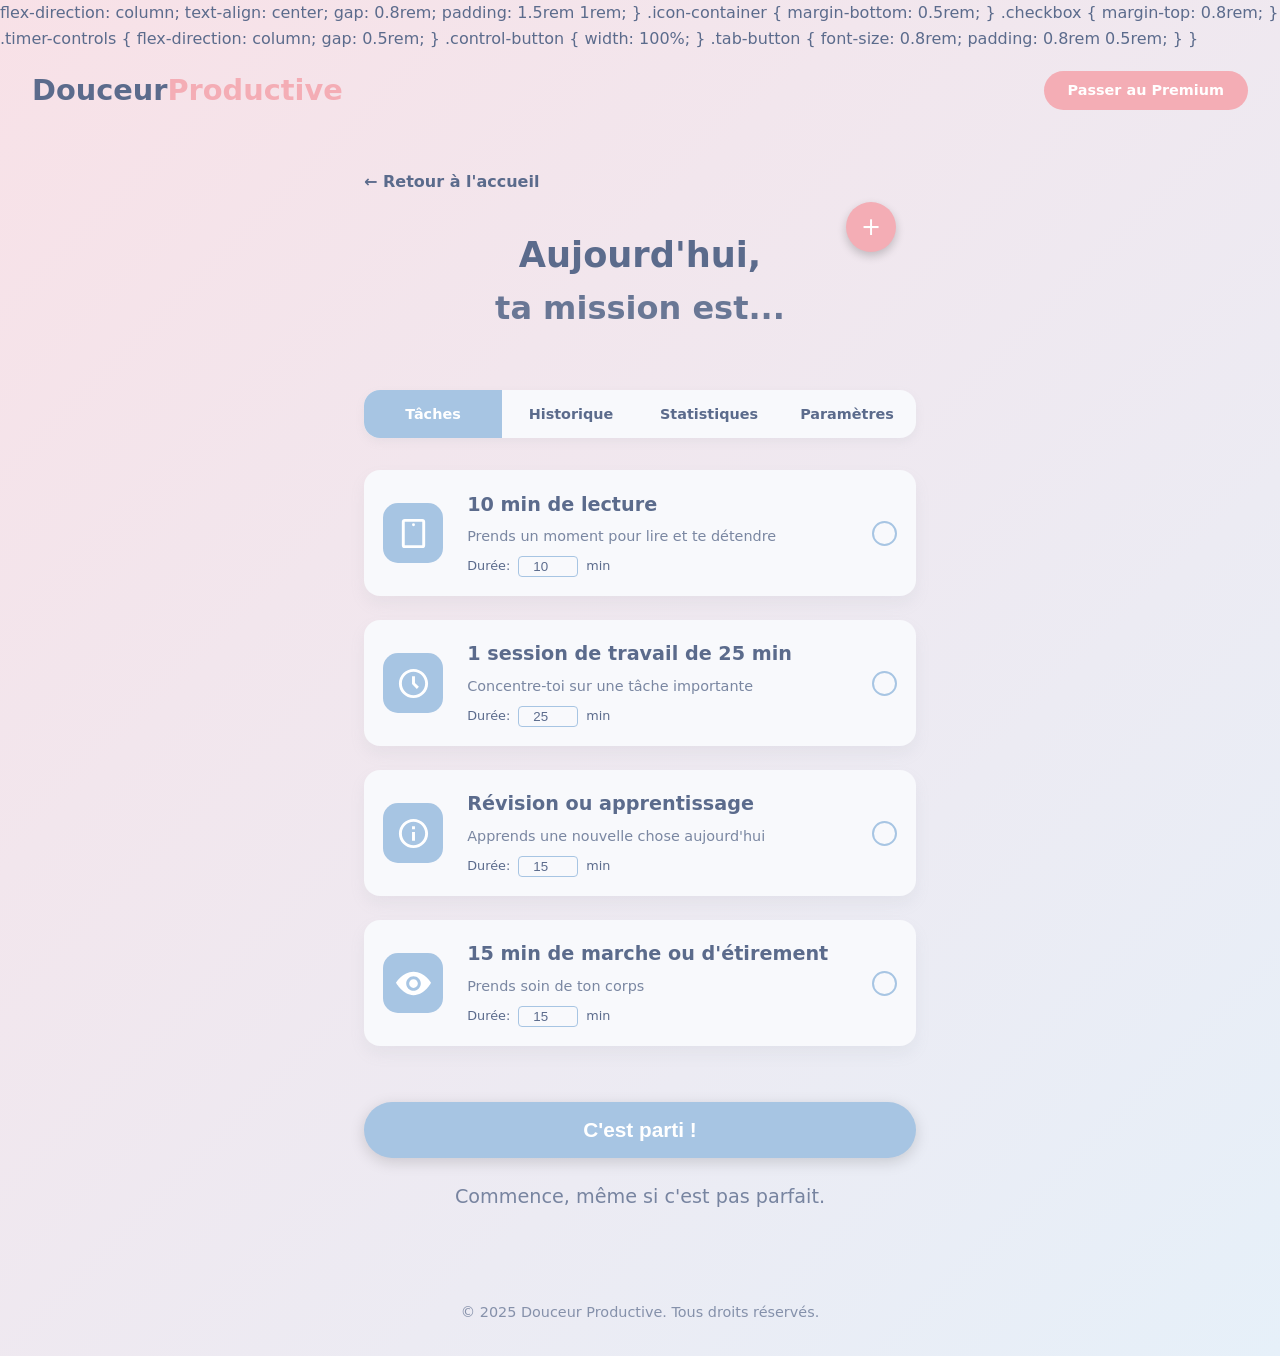
==== app.html @ 77743d82 "Update app.html" ====
flex-direction: column;
                text-align: center;
                gap: 0.8rem;
                padding: 1.5rem 1rem;
            }
            
            .icon-container {
                margin-bottom: 0.5rem;
            }
            
            .checkbox {
                margin-top: 0.8rem;
            }
            
            .timer-controls {
                flex-direction: column;
                gap: 0.5rem;
            }
            
            .control-button {
                width: 100%;
            }
            
            .tab-button {
                font-size: 0.8rem;
                padding: 0.8rem 0.5rem;
            }
        }
    </style>
</head>
<body class="theme-default">
    <header>
        <a href="index.html" class="logo">Douceur<span>Productive</span></a>
        <a href="#" class="upgrade-button" id="show-plans-button">Passer au Premium</a>
    </header>
    
    <div class="container">
        <a href="index.html" class="back-link">← Retour à l'accueil</a>
        
        <div class="app-header">
            <div class="add-task-button premium-feature" id="add-task-button">+</div>
            <h1>Aujourd'hui,</h1>
            <h2>ta mission est...</h2>
        </div>
        
        <div class="tab-navigation">
            <button class="tab-button active" data-tab="tasks">Tâches</button>
            <button class="tab-button" data-tab="history">Historique</button>
            <button class="tab-button" data-tab="stats">Statistiques</button>
            <button class="tab-button" data-tab="settings">Paramètres</button>
        </div>
        
        <div id="tasks" class="tab-content active">
            <div class="task-list" id="task-list">
                <div class="task-card" data-task="reading" data-time="10" data-id="task-1">
                    <div class="icon-container">
                        <svg class="icon" xmlns="http://www.w3.org/2000/svg" viewBox="0 0 24 24">
                            <path d="M6 22h12a2 2 0 0 0 2-2V4a2 2 0 0 0-2-2H6a2 2 0 0 0-2 2v16a2 2 0 0 0 2 2zm0-2V4h12v16H6zm6-13a1 1 0 1 1 0-2 1 1 0 0 1 0 2z"/>
                        </svg>
                    </div>
                    <div class="task-info">
                        <h3 class="task-title">10 min de lecture</h3>
                        <p class="task-desc">Prends un moment pour lire et te détendre</p>
                        <div class="task-duration">
                            Durée: <input type="number" min="1" max="60" value="10"> min
                        </div>
                    </div>
                    <div class="checkbox" onclick="toggleCheckbox(this)"></div>
                </div>
                
                <div class="task-card" data-task="pomodoro" data-time="25" data-id="task-2">
                    <div class="icon-container">
                        <svg class="icon" xmlns="http://www.w3.org/2000/svg" viewBox="0 0 24 24">
                            <path d="M12 2C6.486 2 2 6.486 2 12s4.486 10 10 10 10-4.486 10-10S17.514 2 12 2zm0 18c-4.411 0-8-3.589-8-8s3.589-8 8-8 8 3.589 8 8-3.589 8-8 8z"/>
                            <path d="M13 7h-2v5.414l3.293 3.293 1.414-1.414L13 11.586z"/>
                        </svg>
                    </div>
                    <div class="task-info">
                        <h3 class="task-title">1 session de travail de 25 min</h3>
                        <p class="task-desc">Concentre-toi sur une tâche importante</p>
                        <div class="task-duration">
                            Durée: <input type="number" min="1" max="60" value="25"> min
                        </div>
                    </div>
                    <div class="checkbox" onclick="toggleCheckbox(this)"></div>
                </div>
                
                <div class="task-card" data-task="learning" data-time="15" data-id="task-3">
                    <div class="icon-container">
                        <svg class="icon" xmlns="http://www.w3.org/2000/svg" viewBox="0 0 24 24">
                            <path d="M12 2C6.486 2 2 6.486 2 12s4.486 10 10 10 10-4.486 10-10S17.514 2 12 2zm0 18c-4.411 0-8-3.589-8-8s3.589-8 8-8 8 3.589 8 8-3.589 8-8 8z"/>
                            <path d="M11 11h2v6h-2zm0-4h2v2h-2z"/>
                        </svg>
                    </div>
                    <div class="task-info">
                        <h3 class="task-title">Révision ou apprentissage</h3>
                        <p class="task-desc">Apprends une nouvelle chose aujourd'hui</p>
                        <div class="task-duration">
                            Durée: <input type="number" min="1" max="60" value="15"> min
                        </div>
                    </div>
                    <div class="checkbox" onclick="toggleCheckbox(this)"></div>
                </div>
                
                <div class="task-card" data-task="movement" data-time="15" data-id="task-4">
                    <div class="icon-container">
                        <svg class="icon" xmlns="http://www.w3.org/2000/svg" viewBox="0 0 24 24">
                            <path d="M15 12c0 1.654-1.346 3-3 3s-3-1.346-3-3 1.346-3 3-3 3 1.346 3 3zm9-.449s-4.252 8.449-11.985 8.449c-7.18 0-12.015-8.449-12.015-8.449s4.446-7.551 12.015-7.551c7.694 0 11.985 7.551 11.985 7.551zm-7 .449c0-2.757-2.243-5-5-5s-5 2.243-5 5 2.243 5 5 5 5-2.243 5-5z"/>
                        </svg>
                    </div>
                    <div class="task-info">
                        <h3 class="task-title">15 min de marche ou d'étirement</h3>
                        <p class="task-desc">Prends soin de ton corps</p>
                        <div class="task-duration">
                            Durée: <input type="number" min="1" max="60" value="15"> min
                        </div>
                    </div>
                    <div class="checkbox" onclick="toggleCheckbox(this)"></div>
                </div>
            </div>
            
            <div class="timer-container" id="timer-container">
                <h3 id="timer-activity">Lecture</h3>
                <div class="progress-container">
                    <div class="progress-bar">
                        <div class="progress-fill" id="progress-fill"></div>
                    </div>
                </div>
                <div class="timer" id="timer">10:00</div>
                <div class="timer-controls">
                    <button class="control-button" id="start-timer">Démarrer</button>
                    <button class="control-button" id="pause-timer">Pause</button>
                    <button class="control-button" id="reset-timer">Réinitialiser</button>
                </div>
                <div class="task-complete-message" id="complete-message">
                    Bravo ! Activité terminée ! 👏
                </div>
            </div>
            
            <button class="start-button" id="main-button">C'est parti !</button>
            
            <p class="motivation-text">Commence, même si c'est pas parfait.</p>
        </div>
        
        <div id="history" class="tab-content premium-feature">
            <div class="premium-overlay">
                <p class="premium-text">Cette fonctionnalité est disponible dans la version Premium</p>
                <a href="#" class="upgrade-button" id="upgrade-history">Découvrir Premium</a>
            </div>
            <div class="premium-badge">Premium</div>
            <div class="history-container">
                <div class="history-date">Aujourd'hui</div>
                <div id="history-list">
                    <div class="history-item">
                        <div class="history-icon">
                            <svg xmlns="http://www.w3.org/2000/svg" viewBox="0 0 24 24">
                                <path d="M6 22h12a2 2 0 0 0 2-2V4a2 2 0 0 0-2-2H6a2 2 0 0 0-2 2v16a2 2 0 0 0 2 2zm0-2V4h12v16H6zm6-13a1 1 0 1 1 0-2 1 1 0 0 1 0 2z"/>
                            </svg>
                        </div>
                        <div class="history-info">
                            <div class="history-task">10 min de lecture</div>
                            <div class="history-time">09:15 - 10 min</div>
                        </div>
                    </div>
                    <div class="history-item">
                        <div class="history-icon">
                            <svg xmlns="http://www.w3.org/2000/svg" viewBox="0 0 24 24">
                                <path d="M12 2C6.486 2 2 6.486 2 12s4.486 10 10 10 10-4.486 10-10S17.514 2 12 2zm0 18c-4.411 0-8-3.589-8-8s3.589-8 8-8 8 3.589 8 8-3.589 8-8 8z"/>
                                <path d="M13 7h-2v5.414l3.293 3.293 1.414-1.414L13 11.586z"/>
                            </svg>
                        </div>
                        <div class="history-info">
                            <div class="history-task">1 session de travail de 25 min</div>
                            <div class="history-time">10:30 - 25 min</div>
                        </div>
                    </div>
                </div>
            </div>
        </div>
        
        <div id="stats" class="tab-content premium-feature">
            <div class="premium-overlay">
                <p class="premium-text">Suivez votre progression et atteignez vos objectifs avec la version Premium</p>
                <a href="#" class="upgrade-button" id="upgrade-stats">Accéder aux statistiques</a>
            </div>
            <div class="premium-badge">Premium</div>
            <div class="stats-container">
                <div class="stat-card">
                    <div class="stat-value">12</div>
                    <div class="stat-label">Tâches complétées</div>
                </div>
                <div class="stat-card">
                    <div class="stat-value">215</div>
                    <div class="stat-label">Minutes actives</div>
                </div>
                <div class="stat-card">
                    <div class="stat-value">5</div>
                    <div class="stat-label">Jours consécutifs</div>
                </div>
            </div>
            
            <div class="objectives-container">
                <h3 class="settings-title">Vos objectifs</h3>
                <div class="objective-item">
                    <div class="objective-icon">
                        <svg xmlns="http://www.w3.org/2000/svg" viewBox="0 0 24 24">
                            <path d="M6 22h12a2 2 0 0 0 2-2V4a2 2 0 0 0-2-2H6a2 2 0 0 0-2 2v16a2 2 0 0 0 2 2zm0-2V4h12v16H6zm6-13a1 1 0 1 1 0-2 1 1 0 0 1 0 2z"/>
                        </svg>
                    </div>
                    <div class="objective-info">
                        <div class="objective-title">Lire 30 minutes par jour</div>
                        <div class="objective-progress">
                            <div class="objective-bar" style="width: 33%;"></div>
                        </div>
                    </div>
                </div>
                <div class="objective-item">
                    <div class="objective-icon">
                        <svg xmlns="http://www.w3.org/2000/svg" viewBox="0 0 24 24">
                            <path d="M12 2C6.486 2 2 6.486 2 12s4.486 10 10 10 10-4.486 10-10S17.514 2 12 2zm0 18c-4.411 0-8-3.589-8-8s3.589-8 8-8 8 3.589 8 8-3.589 8-8 8z"/>
                            <path d="M13 7h-2v5.414l3.293 3.293 1.414-1.414L13 11.586z"/>
                        </svg>
                    </div>
                    <div class="objective-info">
                        <div class="objective-title">Maintenir 7 jours consécutifs</div>
                        <div class="objective-progress">
                            <div class="objective-bar" style="width: 70%;"></div>
                        </div>
                    </div>
                </div>
            </div>
            
            <div class="chart-container">
                <div class="chart-title">Activités par semaine</div>
                <div class="chart-placeholder">Graphiques détaillés de votre activité disponibles en Premium</div>
            </div>
        </div>
        
        <div id="settings" class="tab-content">
            <div class="settings-section">
                <div class="settings-title">Thème visuel</div>
                <div class="theme-selector">
                    <div class="theme-option active" data-theme="default">
                        <div class="theme-default-preview"></div>
                    </div>
                    <div class="theme-option premium-feature" data-theme="night">
                        <div class="theme-night-preview"></div>
                    </div>
                    <div class="theme-option premium-feature" data-theme="forest">
                        <div class="theme-forest-preview"></div>
                    </div>
                    <div class="theme-option premium-feature" data-theme="ocean">
                        <div class="theme-ocean-preview"></div>
                    </div>
                </div>
                <p class="settings-hint">Les thèmes supplémentaires sont disponibles avec Premium</p>
            </div>
            
            <div class="settings-section premium-feature">
                <div class="premium-overlay">
                    <p class="premium-text">Recevez des rappels et notifications en version Premium</p>
                    <a href="#" class="upgrade-button">Activer</a>
                </div>
                <div class="premium-badge">Premium</div>
                <div class="settings-title">Notifications</div>
                <div class="notification-setting">
                    <div>Activer les notifications</div>
                    <label class="toggle-switch">
                        <input type="checkbox" id="notifications-toggle">
                        <span class="toggle-slider"></span>
                    </label>
                </div>
                <div class="notification-setting">
                    <div>Rappel en fin d'activité</div>
                    <label class="toggle-switch">
                        <input type="checkbox" id="reminder-toggle">
                        <span class="toggle-slider"></span>
                    </label>
                </div>
            </div>
            
            <div class="settings-section premium-feature">
                <div class="premium-overlay">
                    <p class="premium-text">Créez vos propres routines personnalisées</p>
                    <a href="#" class="upgrade-button">Débloquer</a>
                </div>
                <div class="premium-badge">Premium</div>
                <div class="settings-title">Routines personnalisées</div>
                <div class="routines-grid">
                    <div class="routine-card">
                        <div class="routine-title">Matinée productive</div>
                        <div class="routine-description">Démarrez la journée du bon pied</div>
                        <div class="routine-tasks">4 tâches • 60 min</div>
                    </div>
                    <div class="routine-card">
                        <div class="routine-title">Pause bien-être</div>
                        <div class="routine-description">Recharger vos batteries</div>
                        <div class="routine-tasks">3 tâches • 45 min</div>
                    </div>
                </div>
            </div>
            
            <div class="settings-section premium-feature">
                <div class="premium-overlay">
                    <p class="premium-text">Fonctionnalité d'équipe disponible en version Teams</p>
                    <a href="#" class="upgrade-button">Passer à Teams</a>
                </div>
                <div class="premium-badge teams-badge">Teams</div>
                <div class="settings-title">Gestion d'équipe</div>
                <div class="team-grid">
                    <div class="member-card">
                        <div class="member-name">Marie Dubois</div>
                        <div class="member-role">Chef de projet</div>
                        <div class="member-progress">12 tâches aujourd'hui • 85% complété</div>
                    </div>
                    <div class="member-card">
                        <div class="member-name">Thomas Martin</div>
                        <div class="member-role">Développeur</div>
                        <div class="member-progress">8 tâches aujourd'hui • 50% complété</div>
                    </div>
                </div>
            </div>
        </div>
    </div>
    
    <!-- Modal d'ajout de tâche personnalisée -->
    <div class="modal" id="add-task-modal">
        <div class="modal-content">
            <button class="close-modal" id="close-modal">&times;</button>
            <h3 class="modal-title">Fonctionnalité Premium</h3>
            <div class="upgrade-info">
                <div class="upgrade-info-title">Personnalisez vos tâches</div>
                <p class="upgrade-info-text">Créez des tâches adaptées à vos besoins, définissez vos propres activités et construisez votre routine idéale.</p>
                <a href="#" class="upgrade-button" id="upgrade-from-modal">Passer au Premium</a>
            </div>
        </div>
    </div>
    
    <!-- Modal des plans d'abonnement -->
    <div class="modal" id="plans-modal">
        <div class="modal-content" style="max-width: 800px;">
            <button class="close-modal" id="close-plans-modal">&times;</button>
            <h3 class="modal-title">Choisissez votre plan</h3>
            
            <div class="plans-section">
                <div class="plan-card">
                    <div class="plan-header">
                        <h3 class="plan-name">Gratuit</h3>
                        <div class="plan-price">0€</div>
                        <div class="plan-billing">pour toujours</div>
                        <div class="current-plan">Plan actuel</div>
                    </div>
                    <div class="plan-features">
                        <ul class="plan-feature-list">
                            <li><span class="feature-check">✓</span> 4 tâches quotidiennes de base</li>
                            <li><span class="feature-check">✓</span> Minuteur intégré</li>
                            <li><span class="feature-check">✓</span> Modification des durées</li>
                            <li><span class="feature-check">✓</span> Thème par défaut</li>
                        </ul>
                    </div>
                </div>
                
                <div class="plan-card">
                    <div class="plan-header">
                        <h3 class="plan-name">Premium</h3>
                        <div class="plan-price">4.99€</div>
                        <div class="plan-billing">par mois</div>
                    </div>
                    <div class="plan-features">
                        <ul class="plan-feature-list">
                            <li><span class="feature-check">✓</span> Tout ce qui est inclus en gratuit</li>
                            <li><span class="feature-check">✓</span> Tâches personnalisées illimitées</li>
                            <li><span class="feature-check">✓</span> Historique détaillé</li>
                            <li><span class="feature-check">✓</span> Statistiques et objectifs</li>
                            <li><span class="feature-check">✓</span> Routines prédéfinies</li>
                            <li><span class="feature-check">✓</span> 3 thèmes supplémentaires</li>
                            <li><span class="feature-check">✓</span> Notifications et rappels</li>
                        </ul>
                    </div>
                    <div class="plan-cta">
                        <a href="#" class="upgrade-button">S'abonner</a>
                    </div>
                </div>
                
                <div class="plan-card">
                    <div class="plan-header">
                        <h3 class="plan-name">Teams</h3>
                        <div class="plan-price">12.99€</div>
                        <div class="plan-billing">par utilisateur/mois</div>
                    </div>
                    <div class="plan-features">
                        <ul class="plan-feature-list">
                            <li><span class="feature-check">✓</span> Tout ce qui est inclus en Premium</li>
                            <li><span class="feature-check">✓</span> Gestion d'équipe</li>
                            <li><span class="feature-check">✓</span> Tableau de bord collaboratif</li>
                            <li><span class="feature-check">✓</span> Objectifs partagés</li>
                            <li><span class="feature-check">✓</span> Routines d'équipe</li>
                            <li><span class="feature-check">✓</span> Statistiques d'équipe</li>
                            <li><span class="feature-check">✓</span> Support prioritaire</li>
                        </ul>
                    </div>
                    <div class="plan-cta">
                        <a href="#" class="upgrade-button">Contacter</a>
                    </div>
                </div>
            </div>
        </div>
    </div>
    
    <footer>
        &copy; 2025 Douceur Productive. Tous droits réservés.
    </footer>
    
    <script>
        // Variables
        let currentActivity = null;
        let timer = null;
        let timerRunning = false;
        let timeLeft = 0;
        let totalTime = 0;
        let tasks = [
            {
                id: 'task-1',
                name: '10 min de lecture',
                description: 'Prends un moment pour lire et te détendre',
                duration: 10,
                icon: 'book',
                type: 'reading'
            },
            {
                id: 'task-2',
                name: '1 session de travail de 25 min',
                description: 'Concentre-toi sur une tâche importante',
                duration: 25,
                icon: 'clock',
                type: 'pomodoro'
            },
            {
                id: 'task-3',
                name: 'Révision ou apprentissage',
                description: 'Apprends une nouvelle chose aujourd\'hui',
                duration: 15,
                icon: 'info',
                type: 'learning'
            },
            {
                id: 'task-4',
                name: '15 min de marche ou d\'étirement',
                description: 'Prends soin de ton corps',
                duration: 15,
                icon: 'eye',
                type: 'movement'
            }
        ];
        
        // DOM Elements
        const mainButton = document.getElementById('main-button');
        const timerContainer = document.getElementById('timer-container');
        const timerDisplay = document.getElementById('timer');
        const timerActivityName = document.getElementById('timer-activity');
        const startTimerBtn = document.getElementById('start-timer');
        const pauseTimerBtn = document.getElementById('pause-timer');
        const resetTimerBtn = document.getElementById('reset-timer');
        const completeMessage = document.getElementById('complete-message');
        const progressFill = document.getElementById('progress-fill');
        const taskCards = document.querySelectorAll('.task-card');
        const tabButtons = document.querySelectorAll('.tab-button');
        const tabContents = document.querySelectorAll('.tab-content');
        const themeOptions = document.querySelectorAll('.theme-option');
        const addTaskButton = document.getElementById('add-task-button');
        const addTaskModal = document.getElementById('add-task-modal');
        const closeModalButton = document.getElementById('close-modal');
        const showPlansButton = document.getElementById('show-plans-button');
        const plansModal = document.getElementById('plans-modal');
        const closePlansModalButton = document.getElementById('close-plans-modal');
        const upgradePremiumButtons = document.querySelectorAll('.upgrade-button');
        const taskDurationInputs = document.querySelectorAll('.task-duration input');
        
        // Toggle checkbox
        function toggleCheckbox(element) {
            element.classList.toggle('checked');
            
            // Check if parent task card has data-time attribute
            const taskCard = element.closest('.task-card');
            if (taskCard && !element.classList.contains('checked')) {
                const taskId = taskCard.dataset.id;
                const task = tasks.find(t => t.id === taskId);
                if (task) {
                    startActivity(task);
                }
            }
        }
        
        // Format time (minutes:seconds)
        function formatTime(seconds) {
            const mins = Math.floor(seconds / 60);
            const secs = seconds % 60;
            return `${mins}:${secs.toString().padStart(2, '0')}`;
        }
        
        // Start activity timer
        function startActivity(task) {
            // Reset any existing timer
            if (timer) {
                clearInterval(timer);
            }
            
            // Set current activity
            currentActivity = task;
            totalTime = task.duration * 60;
            timeLeft = totalTime;
            
            // Update UI
            timerContainer.style.display = 'block';
            completeMessage.style.display = 'none';
            progressFill.style.width = '0%';
            
            // Set activity name
            timerActivityName.textContent = task.name;
            
            // Update timer display
            timerDisplay.textContent = formatTime(timeLeft);
            
            // Show timer container and scroll to it
            timerContainer.scrollIntoView({ behavior: 'smooth' });
        }
        
        // Start timer
        function startTimer() {
            if (!timerRunning && timeLeft > 0) {
                timerRunning = true;
                timer = setInterval(() => {
                    timeLeft--;
                    timerDisplay.textContent = formatTime(timeLeft);
                    
                    // Update progress bar
                    const progress = ((totalTime - timeLeft) / totalTime) * 100;
                    progressFill.style.width = `${progress}%`;
                    
                    if (timeLeft <= 0) {
                        clearInterval(timer);
                        timerRunning = false;
                        completeMessage.style.display = 'block';
                        
                        // Check the corresponding checkbox
                        document.querySelectorAll('.task-card').forEach(card => {
                            if (card.dataset.id === currentActivity.id) {
                                const checkbox = card.querySelector('.checkbox');
                                checkbox.classList.add('checked');
                            }
                        });
                    }
                }, 1000);
            }
        }
        
        // Pause timer
        function pauseTimer() {
            if (timerRunning) {
                clearInterval(timer);
                timerRunning = false;
            }
        }
        
        // Reset timer
        function resetTimer() {
            clearInterval(timer);
            timerRunning = false;
            timeLeft = totalTime;
            timerDisplay.textContent = formatTime(timeLeft);
            progressFill.style.width = '0%';
            completeMessage.style.display = 'none';
        }
        
        // Gérer les tabs
        function switchTab(tabId) {
            tabContents.forEach(content => {
                content.classList.remove('active');
            });
            
            tabButtons.forEach(button => {
                button.classList.remove('active');
            });
            
            document.getElementById(tabId).classList.add('active');
            document.querySelector(`.tab-button[data-tab="${tabId}"]`).classList.add('active');
        }
        
        // Event listeners
        document.addEventListener('DOMContentLoaded', function() {
            // Event listeners pour les onglets
            tabButtons.forEach(button => {
                button.addEventListener('click', function() {
                    switchTab(this.dataset.tab);
                });
            });
            
            // Event listeners pour les durées des tâches
            taskDurationInputs.forEach(input => {
                input.addEventListener('change', function() {
                    const taskCard = this.closest('.task-card');
                    const taskId = taskCard.dataset.id;
                    const taskIndex = tasks.findIndex(t => t.id === taskId);
                    if (taskIndex !== -1) {
                        tasks[taskIndex].duration = parseInt(this.value);
                        taskCard.dataset.time = this.value;
                    }
                });
            });
            
            // Event listener pour le bouton principal
            mainButton.addEventListener('click', () => {
                // Trouver la première tâche non cochée
                const firstUnchecked = document.querySelector('.task-card:not(.checked)');
                if (firstUnchecked) {
                    const taskId = firstUnchecked.dataset.id;
                    const task = tasks.find(t => t.id === taskId);
                    if (task) {
                        startActivity(task);
                    }
                }
            });
            
            // Event listeners pour le minuteur
            startTimerBtn.addEventListener('click', startTimer);
            pauseTimerBtn.addEventListener('click', pauseTimer);
            resetTimerBtn.addEventListener('click', resetTimer);
            
            // Event listeners pour le modal d'ajout de tâche (premium)
            addTaskButton.addEventListener('click', function() {
                addTaskModal.style.display = 'flex';
            });
            
            closeModalButton.addEventListener('click', function() {
                addTaskModal.style.display = 'none';
            });
            
            // Event listeners pour le modal des plans
            showPlansButton.addEventListener('click', function(e) {
                e.preventDefault();
                plansModal.style.display = 'flex';
            });
            
            closePlansModalButton.addEventListener('click', function() {
                plansModal.style.display = 'none';
            });
            
            // Event listeners pour les boutons d'upgrade
            upgradePremiumButtons.forEach(button => {
                button.addEventListener('click', function(e) {
                    e.preventDefault();
                    plansModal.style.display = 'flex';
                });
            });
            
            // Fermer les modals en cliquant à l'extérieur
            window.addEventListener('click', function(e) {
                if (e.target === addTaskModal) {
                    addTaskModal.style.display = 'none';
                }
                if (e.target === plansModal) {
                    plansModal.style.display = 'none';
                }
            });
            
            // Empêcher l'utilisation des fonctionnalités premium
            themeOptions.forEach(option => {
                if (option.classList.contains('premium-feature')) {
                    option.addEventListener('click', function(e) {
                        e.preventDefault();
                        plansModal.style.display = 'flex';
                    });
                } else {
                    option.addEventListener('click', function() {
                        document.body.className = '';
                        document.body.classList.add(`theme-${this.dataset.theme}`);
                        
                        themeOptions.forEach(opt => {
                            opt.classList.remove('active');
                        });
                        this.classList.add('active');
                    });
                }
            });
        });
    </script>
</body>
</html><!DOCTYPE html>
<html lang="fr">
<head>
    <meta charset="UTF-8">
    <meta name="viewport" content="width=device-width, initial-scale=1.0">
    <title>Douceur Productive | Votre programme quotidien</title>
    <style>
        /* Thèmes visuels */
        .theme-default {
            --primary-bg: linear-gradient(135deg, #f8e1e7 0%, #e6f0f9 100%);
            --accent-color: #a7c5e3;
            --text-color: #5b6b8c;
            --button-color: #a7c5e3;
            --highlight: #f4adb5;
            --card-bg: #f8f9fc;
            --shadow: rgba(149, 157, 165, 0.1);
        }
        
        .theme-night {
            --primary-bg: linear-gradient(135deg, #2a2a3a 0%, #1f2933 100%);
            --accent-color: #6366f1;
            --text-color: #e2e8f0;
            --button-color: #6366f1;
            --highlight: #e879f9;
            --card-bg: #2d3748;
            --shadow: rgba(0, 0, 0, 0.3);
        }
        
        .theme-forest {
            --primary-bg: linear-gradient(135deg, #1e3a25 0%, #294838 100%);
            --accent-color: #52b788;
            --text-color: #ecf8ee;
            --button-color: #52b788;
            --highlight: #ffd166;
            --card-bg: #2d4a36;
            --shadow: rgba(0, 0, 0, 0.2);
        }
        
        .theme-ocean {
            --primary-bg: linear-gradient(135deg, #0e3d5a 0%, #143a6a 100%);
            --accent-color: #48cae4;
            --text-color: #e0f7fa;
            --button-color: #48cae4;
            --highlight: #ffc857;
            --card-bg: #194c6e;
            --shadow: rgba(0, 0, 0, 0.25);
        }
        
        /* Base styles */
        :root {
            --font-main: 'Nunito', 'Segoe UI', system-ui, sans-serif;
        }
        
        * {
            box-sizing: border-box;
            margin: 0;
            padding: 0;
        }
        
        body {
            font-family: var(--font-main);
            background: var(--primary-bg);
            color: var(--text-color);
            margin: 0;
            padding: 0;
            display: flex;
            flex-direction: column;
            min-height: 100vh;
            line-height: 1.6;
            transition: background 0.5s, color 0.5s;
        }
        
        header {
            padding: 1rem 0;
            text-align: center;
            position: relative;
            display: flex;
            justify-content: space-between;
            align-items: center;
            padding: 1rem 2rem;
        }
        
        .logo {
            font-size: 1.8rem;
            font-weight: 700;
            color: var(--text-color);
            text-decoration: none;
            display: inline-block;
        }
        
        .logo span {
            color: var(--highlight);
        }
        
        .upgrade-button {
            background: var(--highlight);
            color: white;
            border: none;
            border-radius: 2rem;
            padding: 0.5rem 1.5rem;
            font-size: 0.9rem;
            font-weight: 600;
            cursor: pointer;
            transition: transform 0.2s;
            text-decoration: none;
            display: inline-block;
        }
        
        .upgrade-button:hover {
            transform: scale(1.05);
        }
        
        .container {
            max-width: 600px;
            width: 90%;
            margin: 0 auto;
            padding: 1.5rem;
            box-sizing: border-box;
        }
        
        .app-header {
            text-align: center;
            margin-bottom: 2rem;
            display: flex;
            flex-direction: column;
            align-items: center;
            position: relative;
        }
        
        h1 {
            font-size: 2.2rem;
            margin-bottom: 0;
        }
        
        h2 {
            font-size: 2rem;
            margin-top: 0;
            margin-bottom: 1.5rem;
            opacity: 0.9;
        }
        
        .task-list {
            display: flex;
            flex-direction: column;
            gap: 1.5rem;
            margin-bottom: 2rem;
        }
        
        .task-card {
            background: var(--card-bg);
            border-radius: 1rem;
            padding: 1.2rem;
            display: flex;
            align-items: center;
            gap: 1.5rem;
            box-shadow: 0 8px 15px var(--shadow);
            transition: transform 0.2s, box-shadow 0.2s, background 0.5s;
            cursor: pointer;
        }
        
        .task-card:hover {
            transform: translateY(-5px);
            box-shadow: 0 12px 20px var(--shadow);
        }
        
        .icon-container {
            background: var(--accent-color);
            width: 60px;
            height: 60px;
            border-radius: 15px;
            display: flex;
            align-items: center;
            justify-content: center;
            flex-shrink: 0;
            transition: background 0.5s;
        }
        
        .icon {
            width: 35px;
            height: 35px;
            fill: white;
            transition: fill 0.5s;
        }
        
        .task-info {
            flex: 1;
        }
        
        .task-title {
            font-size: 1.2rem;
            font-weight: 600;
            margin: 0 0 0.3rem 0;
        }
        
        .task-desc {
            margin: 0;
            opacity: 0.8;
            font-size: 0.9rem;
        }
        
        .task-duration {
            font-size: 0.8rem;
            margin-top: 0.5rem;
            display: flex;
            align-items: center;
            gap: 0.5rem;
        }
        
        .task-duration input {
            width: 60px;
            border: 1px solid var(--accent-color);
            border-radius: 4px;
            padding: 2px 5px;
            background: transparent;
            color: var(--text-color);
            text-align: center;
        }
        
        .checkbox {
            width: 25px;
            height: 25px;
            border-radius: 50%;
            border: 2px solid var(--accent-color);
            display: inline-block;
            cursor: pointer;
            transition: background-color 0.2s, border 0.5s;
            flex-shrink: 0;
        }
        
        .checkbox.checked {
            background-color: var(--accent-color);
            position: relative;
        }
        
        .checkbox.checked::after {
            content: '';
            position: absolute;
            width: 6px;
            height: 12px;
            border: solid white;
            border-width: 0 2px 2px 0;
            transform: rotate(45deg);
            top: 4px;
            left: 9px;
        }
        
        .start-button {
            background: var(--button-color);
            color: white;
            border: none;
            border-radius: 2rem;
            padding: 1rem 2.5rem;
            font-size: 1.3rem;
            font-weight: 600;
            margin: 1.5rem 0;
            cursor: pointer;
            transition: transform 0.2s, background 0.5s;
            width: 100%;
            box-shadow: 0 4px 15px rgba(0, 0, 0, 0.15);
        }
        
        .start-button:hover {
            transform: scale(1.05);
        }
        
        .motivation-text {
            text-align: center;
            font-size: 1.2rem;
            margin-bottom: 2rem;
            opacity: 0.8;
        }
        
        .timer-container {
            background: var(--card-bg);
            border-radius: 1rem;
            padding: 1.5rem;
            margin: 1.5rem 0;
            text-align: center;
            box-shadow: 0 8px 15px var(--shadow);
            display: none;
            transition: background 0.5s;
        }
        
        .timer {
            font-size: 2.5rem;
            margin: 1rem 0;
        }
        
        .timer-controls {
            display: flex;
            justify-content: center;
            gap: 1rem;
            flex-wrap: wrap;
        }
        
        .control-button {
            background: var(--button-color);
            color: white;
            border: none;
            border-radius: 1rem;
            padding: 0.7rem 1.5rem;
            font-size: 1rem;
            font-weight: 600;
            cursor: pointer;
            transition: transform 0.2s, background 0.5s;
        }
        
        .control-button:hover {
            transform: scale(1.05);
        }
        
        .progress-container {
            width: 100%;
            max-width: 400px;
            margin: 0 auto;
        }
        
        .progress-bar {
            height: 10px;
            background: rgba(255, 255, 255, 0.2);
            border-radius: 5px;
            overflow: hidden;
            margin-bottom: 1rem;
        }
        
        .progress-fill {
            height: 100%;
            background: var(--accent-color);
            width: 0%;
            transition: width 1s, background 0.5s;
        }
        
        .task-complete-message {
            background: var(--highlight);
            color: white;
            padding: 1rem;
            border-radius: 1rem;
            text-align: center;
            margin-top: 1rem;
            display: none;
            transition: background 0.5s;
        }
        
        .back-link {
            display: inline-block;
            color: var(--text-color);
            text-decoration: none;
            font-weight: 600;
            margin-top: 1rem;
            margin-bottom: 2rem;
            transition: color 0.5s;
        }
        
        .back-link:hover {
            color: var(--highlight);
        }
        
        footer {
            text-align: center;
            margin-top: auto;
            padding: 2rem 0;
            opacity: 0.7;
            font-size: 0.9rem;
        }
        
        /* Tab navigation for additional features */
        .tab-navigation {
            display: flex;
            justify-content: space-between;
            background: var(--card-bg);
            border-radius: 1rem;
            overflow: hidden;
            margin-bottom: 2rem;
            box-shadow: 0 4px 10px var(--shadow);
            transition: background 0.5s;
        }
        
        .tab-button {
            flex: 1;
            background: transparent;
            border: none;
            padding: 1rem;
            color: var(--text-color);
            font-weight: 600;
            cursor: pointer;
            transition: background 0.3s, color 0.3s;
            font-family: var(--font-main);
            font-size: 0.9rem;
        }
        
        .tab-button.active {
            background: var(--accent-color);
            color: white;
        }
        
        .tab-content {
            display: none;
            margin-bottom: 2rem;
        }
        
        .tab-content.active {
            display: block;
        }
        
        /* Premium Features */
        .premium-feature {
            position: relative;
            overflow: hidden;
        }
        
        .premium-overlay {
            position: absolute;
            top: 0;
            left: 0;
            width: 100%;
            height: 100%;
            background: rgba(0, 0, 0, 0.5);
            display: flex;
            flex-direction: column;
            align-items: center;
            justify-content: center;
            z-index: 5;
            border-radius: 1rem;
        }
        
        .premium-text {
            color: white;
            font-weight: 600;
            margin-bottom: 1rem;
            text-align: center;
            padding: 0 2rem;
        }
        
        .premium-badge {
            position: absolute;
            top: 10px;
            right: 10px;
            background: var(--highlight);
            color: white;
            font-size: 0.8rem;
            font-weight: 600;
            padding: 0.3rem 0.8rem;
            border-radius: 2rem;
            z-index: 4;
        }
        
        .teams-badge {
            background: #6366f1;
        }
        
        /* History tab */
        .history-container {
            background: var(--card-bg);
            border-radius: 1rem;
            padding: 1.5rem;
            box-shadow: 0 8px 15px var(--shadow);
            margin-bottom: 2rem;
            transition: background 0.5s;
        }
        
        .history-date {
            font-weight: 600;
            margin-bottom: 1rem;
            text-align: center;
        }
        
        .history-item {
            display: flex;
            align-items: center;
            gap: 1rem;
            margin-bottom: 0.8rem;
            padding-bottom: 0.8rem;
            border-bottom: 1px solid rgba(255, 255, 255, 0.1);
        }
        
        .history-icon {
            width: 40px;
            height: 40px;
            border-radius: 50%;
            background: var(--accent-color);
            display: flex;
            align-items: center;
            justify-content: center;
            flex-shrink: 0;
        }
        
        .history-icon svg {
            width: 24px;
            height: 24px;
            fill: white;
        }
        
        .history-info {
            flex: 1;
        }
        
        .history-task {
            font-weight: 600;
        }
        
        .history-time {
            font-size: 0.8rem;
            opacity: 0.7;
        }
        
        .history-empty {
            text-align: center;
            padding: 2rem;
            opacity: 0.7;
        }
        
        /* Settings tab */
        .settings-section {
            background: var(--card-bg);
            border-radius: 1rem;
            padding: 1.5rem;
            box-shadow: 0 8px 15px var(--shadow);
            margin-bottom: 1.5rem;
            transition: background 0.5s;
        }
        
        .settings-title {
            font-weight: 600;
            margin-bottom: 1rem;
        }
        
        .theme-selector {
            display: flex;
            gap: 1rem;
            flex-wrap: wrap;
            margin-bottom: 1.5rem;
        }
        
        .theme-option {
            width: 40px;
            height: 40px;
            border-radius: 50%;
            cursor: pointer;
            transition: transform 0.2s;
            border: 2px solid transparent;
            overflow: hidden;
        }
        
        .theme-option:hover {
            transform: scale(1.1);
        }
        
        .theme-option.active {
            border-color: var(--highlight);
        }
        
        .theme-default-preview {
            background: linear-gradient(135deg, #f8e1e7 0%, #e6f0f9 100%);
            width: 100%;
            height: 100%;
        }
        
        .theme-night-preview {
            background: linear-gradient(135deg, #2a2a3a 0%, #1f2933 100%);
            width: 100%;
            height: 100%;
        }
        
        .theme-forest-preview {
            background: linear-gradient(135deg, #1e3a25 0%, #294838 100%);
            width: 100%;
            height: 100%;
        }
        
        .theme-ocean-preview {
            background: linear-gradient(135deg, #0e3d5a 0%, #143a6a 100%);
            width: 100%;
            height: 100%;
        }
        
        .notification-setting {
            display: flex;
            align-items: center;
            justify-content: space-between;
            margin-bottom: 1rem;
        }
        
        .toggle-switch {
            position: relative;
            display: inline-block;
            width: 52px;
            height: 26px;
        }
        
        .toggle-switch input {
            opacity: 0;
            width: 0;
            height: 0;
        }
        
        .toggle-slider {
            position: absolute;
            cursor: pointer;
            top: 0;
            left: 0;
            right: 0;
            bottom: 0;
            background-color: rgba(255, 255, 255, 0.2);
            transition: 0.4s;
            border-radius: 30px;
        }
        
        .toggle-slider:before {
            position: absolute;
            content: "";
            height: 20px;
            width: 20px;
            left: 3px;
            bottom: 3px;
            background-color: white;
            transition: 0.4s;
            border-radius: 50%;
        }
        
        input:checked + .toggle-slider {
            background-color: var(--accent-color);
        }
        
        input:checked + .toggle-slider:before {
            transform: translateX(26px);
        }
        
        /* Custom task form */
        .custom-task-container {
            background: var(--card-bg);
            border-radius: 1rem;
            padding: 1.5rem;
            box-shadow: 0 8px 15px var(--shadow);
            margin-bottom: 1.5rem;
            transition: background 0.5s;
        }
        
        .custom-task-form {
            display: flex;
            flex-direction: column;
            gap: 1rem;
        }
        
        .form-group {
            display: flex;
            flex-direction: column;
            gap: 0.5rem;
        }
        
        .form-group label {
            font-weight: 600;
            font-size: 0.9rem;
        }
        
        .form-group input, .form-group textarea, .form-group select {
            padding: 0.8rem;
            border-radius: 0.5rem;
            border: none;
            background: rgba(255, 255, 255, 0.1);
            color: var(--text-color);
            font-family: var(--font-main);
        }
        
        .form-group input:focus, .form-group textarea:focus, .form-group select:focus {
            outline: 2px solid var(--accent-color);
        }
        
        .submit-button {
            background: var(--accent-color);
            color: white;
            border: none;
            border-radius: 0.5rem;
            padding: 0.8rem;
            font-weight: 600;
            cursor: pointer;
            transition: background 0.3s;
            font-family: var(--font-main);
        }
        
        .submit-button:hover {
            background: var(--highlight);
        }
        
        /* Stats and charts */
        .stats-container {
            display: grid;
            grid-template-columns: repeat(auto-fit, minmax(120px, 1fr));
            gap: 1rem;
            margin-bottom: 1.5rem;
        }
        
        .stat-card {
            background: var(--card-bg);
            border-radius: 1rem;
            padding: 1rem;
            text-align: center;
            box-shadow: 0 4px 10px var(--shadow);
            transition: background 0.5s;
        }
        
        .stat-value {
            font-size: 2rem;
            font-weight: 700;
            margin-bottom: 0.5rem;
            color: var(--accent-color);
        }
        
        .stat-label {
            font-size: 0.8rem;
            opacity: 0.8;
        }
        
        .chart-container {
            background: var(--card-bg);
            border-radius: 1rem;
            padding: 1.5rem;
            box-shadow: 0 8px 15px var(--shadow);
            margin-bottom: 1.5rem;
            height: 250px;
            transition: background 0.5s;
            position: relative;
        }
        
        .chart-title {
            font-weight: 600;
            margin-bottom: 1rem;
            text-align: center;
        }
        
        .chart-placeholder {
            position: absolute;
            top: 0;
            left: 0;
            width: 100%;
            height: 100%;
            display: flex;
            align-items: center;
            justify-content: center;
            opacity: 0.7;
            font-style: italic;
            padding: 0 2rem;
            text-align: center;
        }
        
        /* Add task button */
        .add-task-button {
            background: var(--highlight);
            color: white;
            border: none;
            border-radius: 50%;
            width: 50px;
            height: 50px;
            font-size: 1.5rem;
            display: flex;
            align-items: center;
            justify-content: center;
            position: absolute;
            top: -25px;
            right: 20px;
            cursor: pointer;
            box-shadow: 0 4px 10px rgba(0, 0, 0, 0.2);
            transition: transform 0.2s;
        }
        
        .add-task-button:hover {
            transform: scale(1.1);
        }
        
        /* Modal */
        .modal {
            display: none;
            position: fixed;
            top: 0;
            left: 0;
            width: 100%;
            height: 100%;
            background: rgba(0, 0, 0, 0.5);
            z-index: 10;
            align-items: center;
            justify-content: center;
        }
        
        .modal-content {
            background: var(--card-bg);
            border-radius: 1rem;
            padding: 2rem;
            width: 90%;
            max-width: 500px;
            box-shadow: 0 10px 25px rgba(0, 0, 0, 0.2);
            position: relative;
            max-height: 90vh;
            overflow-y: auto;
        }
        
        .close-modal {
            position: absolute;
            top: 1rem;
            right: 1rem;
            background: none;
            border: none;
            font-size: 1.5rem;
            cursor: pointer;
            color: var(--text-color);
        }
        
        .modal-title {
            margin-bottom: 1.5rem;
            text-align: center;
        }
        
        /* Routines & Teams (Premium Features) */
        .routines-grid, .team-grid {
            display: grid;
            grid-template-columns: repeat(auto-fit, minmax(250px, 1fr));
            gap: 1.5rem;
            margin-bottom: 1.5rem;
        }
        
        .routine-card, .member-card {
            background: var(--card-bg);
            border-radius: 1rem;
            padding: 1.5rem;
            box-shadow: 0 8px 15px var(--shadow);
            transition: transform 0.2s, background 0.5s;
            cursor: pointer;
        }
        
        .routine-card:hover, .member-card:hover {
            transform: translateY(-5px);
        }
        
        .routine-title, .member-name {
            font-weight: 600;
            margin-bottom: 0.8rem;
        }
        
        .routine-description, .member-role {
            font-size: 0.9rem;
            opacity: 0.8;
            margin-bottom: 1rem;
        }
        
        .routine-tasks, .member-progress {
            font-size: 0.8rem;
            opacity: 0.9;
        }
        
        /* Plans comparison */
        .plans-section {
            display: grid;
            grid-template-columns: repeat(auto-fit, minmax(250px, 1fr));
            gap: 2rem;
            margin: 3rem 0;
        }
        
        .plan-card {
            background: var(--card-bg);
            border-radius: 1rem;
            overflow: hidden;
            box-shadow: 0 8px 20px var(--shadow);
            transition: transform 0.3s, background 0.5s;
        }
        
        .plan-card:hover {
            transform: translateY(-10px);
        }
        
        .plan-header {
            padding: 1.5rem;
            text-align: center;
            border-bottom: 1px solid rgba(255, 255, 255, 0.1);
        }
        
        .plan-name {
            font-size: 1.4rem;
            font-weight: 700;
            margin-bottom: 0.5rem;
        }
        
        .plan-price {
            font-size: 2.2rem;
            font-weight: 800;
            color: var(--accent-color);
            margin-bottom: 0.5rem;
        }
        
        .plan-billing {
            opacity: 0.7;
            font-size: 0.9rem;
        }
        
        .plan-features {
            padding: 1.5rem;
        }
        
        .plan-feature-list {
            list-style: none;
            margin-bottom: 2rem;
        }
        
        .plan-feature-list li {
            margin-bottom: 0.8rem;
            display: flex;
            align-items: center;
            gap: 0.8rem;
        }
        
        .feature-check {
            color: var(--accent-color);
            font-weight: bold;
        }
        
        .plan-cta {
            padding: 0 1.5rem 1.5rem;
            text-align: center;
        }
        
        .current-plan {
            background: var(--highlight);
            color: white;
            display: inline-block;
            padding: 0.3rem 1rem;
            border-radius: 2rem;
            font-size: 0.8rem;
            font-weight: 600;
            margin-bottom: 1rem;
        }
        
        /* Objectives (Premium Feature) */
        .objectives-container {
            background: var(--card-bg);
            border-radius: 1rem;
            padding: 1.5rem;
            box-shadow: 0 8px 15px var(--shadow);
            margin-bottom: 2rem;
            transition: background 0.5s;
        }
        
        .objective-item {
            display: flex;
            align-items: center;
            gap: 1rem;
            margin-bottom: 1.2rem;
            padding-bottom: 1.2rem;
            border-bottom: 1px solid rgba(255, 255, 255, 0.1);
        }
        
        .objective-icon {
            width: 40px;
            height: 40px;
            border-radius: 50%;
            background: var(--accent-color);
            display: flex;
            align-items: center;
            justify-content: center;
            flex-shrink: 0;
        }
        
        .objective-icon svg {
            width: 24px;
            height: 24px;
            fill: white;
        }
        
        .objective-info {
            flex: 1;
        }
        
        .objective-title {
            font-weight: 600;
            margin-bottom: 0.3rem;
        }
        
        .objective-progress {
            width: 100%;
            height: 8px;
            background: rgba(255, 255, 255, 0.2);
            border-radius: 4px;
            overflow: hidden;
        }
        
        .objective-bar {
            height: 100%;
            background: var(--highlight);
            width: 0%;
            transition: width 1s;
        }
        
        .upgrade-info {
            text-align: center;
            margin: 2rem 0;
        }
        
        .upgrade-info-title {
            font-size: 1.5rem;
            font-weight: 700;
            margin-bottom: 1rem;
        }
        
        .upgrade-info-text {
            opacity: 0.8;
            margin-bottom: 1.5rem;
        }
        
        /* Responsive styles */
        @media (max-width: 768px) {
            .plans-section {
                grid-template-columns: 1fr;
            }
            
            header {
                flex-direction: column;
                gap: 1rem;
                padding: 1rem;
            }
        }
        
        @media (max-width: 480px) {
            .task-card {
                flex-direction:
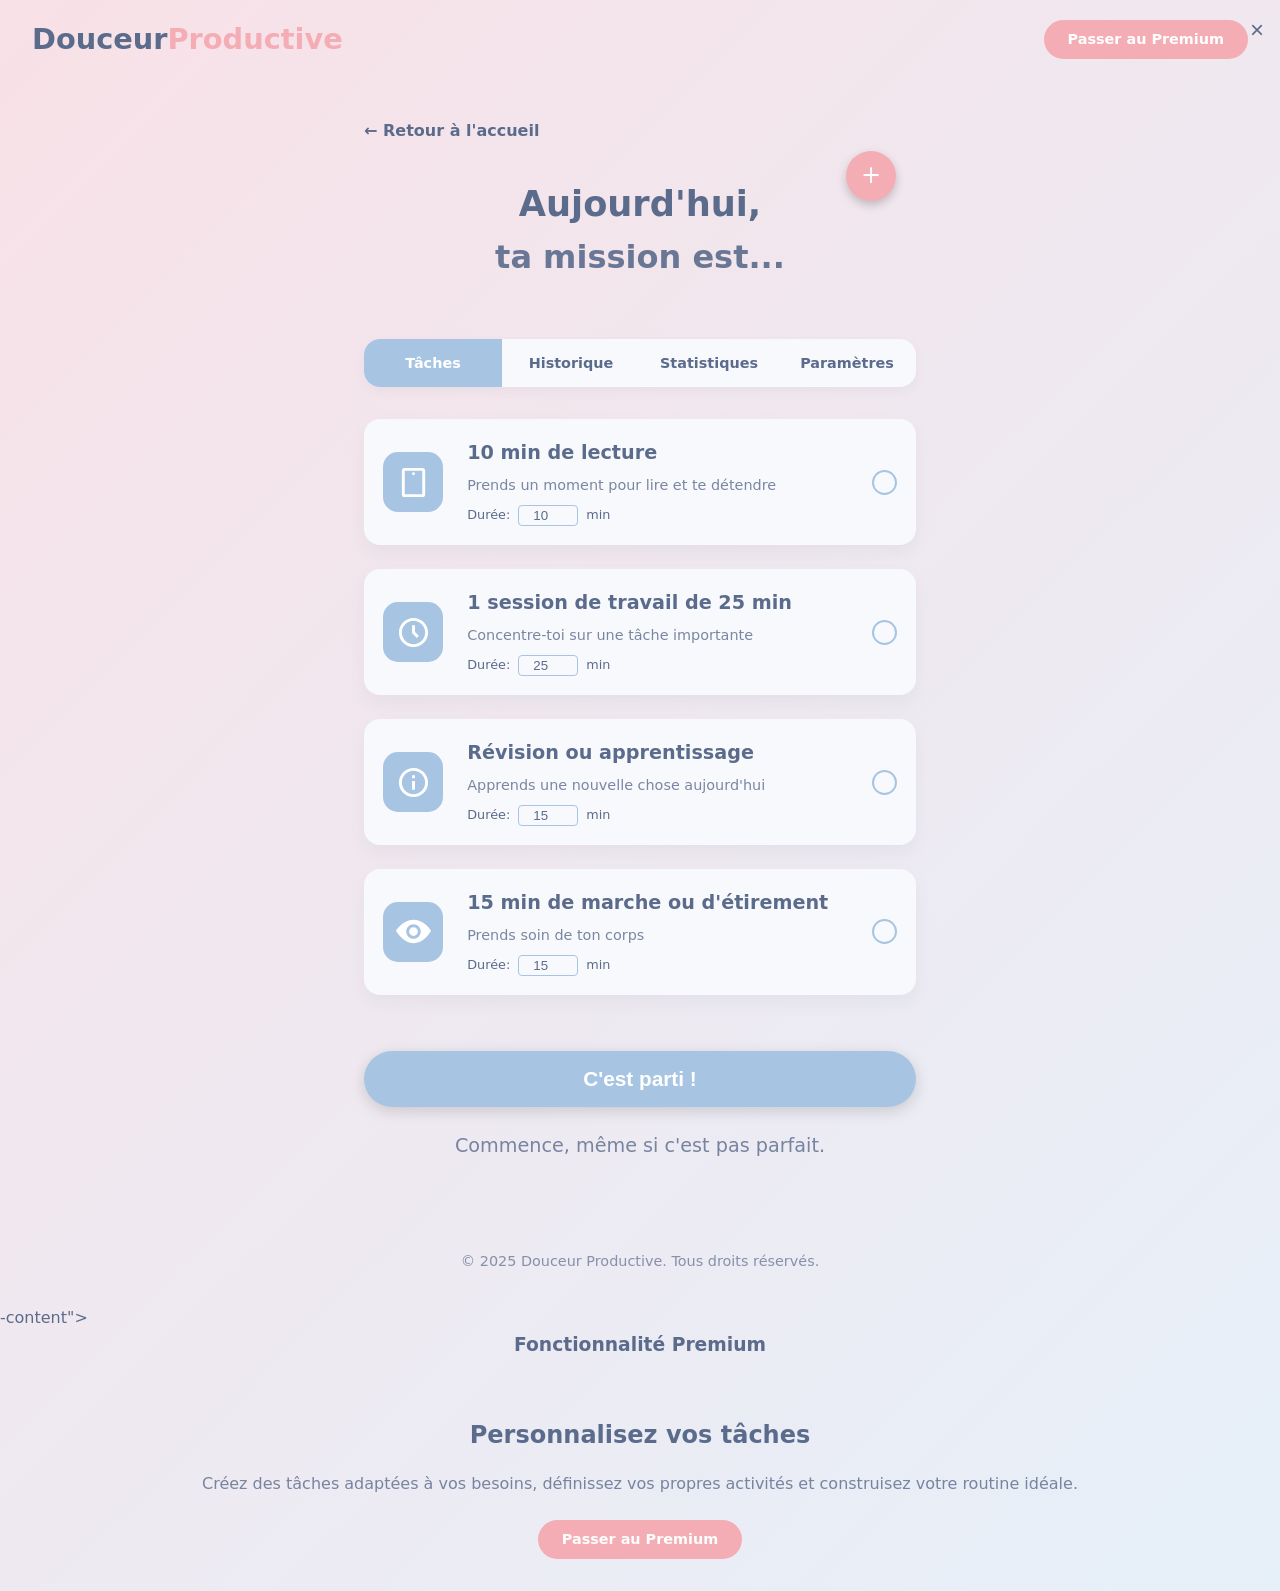
==== commit e0dc85e8: "Update app.html" ====
--- a/app.html
+++ b/app.html
@@ -1,4 +1,632 @@
-flex-direction: column;
+<!DOCTYPE html>
+<html lang="fr">
+<head>
+    <meta charset="UTF-8">
+    <meta name="viewport" content="width=device-width, initial-scale=1.0">
+    <title>Douceur Productive | Votre programme quotidien</title>
+    <style>
+        /* Thèmes visuels */
+        .theme-default {
+            --primary-bg: linear-gradient(135deg, #f8e1e7 0%, #e6f0f9 100%);
+            --accent-color: #a7c5e3;
+            --text-color: #5b6b8c;
+            --button-color: #a7c5e3;
+            --highlight: #f4adb5;
+            --card-bg: #f8f9fc;
+            --shadow: rgba(149, 157, 165, 0.1);
+        }
+        
+        .theme-night {
+            --primary-bg: linear-gradient(135deg, #2a2a3a 0%, #1f2933 100%);
+            --accent-color: #6366f1;
+            --text-color: #e2e8f0;
+            --button-color: #6366f1;
+            --highlight: #e879f9;
+            --card-bg: #2d3748;
+            --shadow: rgba(0, 0, 0, 0.3);
+        }
+        
+        .theme-forest {
+            --primary-bg: linear-gradient(135deg, #1e3a25 0%, #294838 100%);
+            --accent-color: #52b788;
+            --text-color: #ecf8ee;
+            --button-color: #52b788;
+            --highlight: #ffd166;
+            --card-bg: #2d4a36;
+            --shadow: rgba(0, 0, 0, 0.2);
+        }
+        
+        .theme-ocean {
+            --primary-bg: linear-gradient(135deg, #0e3d5a 0%, #143a6a 100%);
+            --accent-color: #48cae4;
+            --text-color: #e0f7fa;
+            --button-color: #48cae4;
+            --highlight: #ffc857;
+            --card-bg: #194c6e;
+            --shadow: rgba(0, 0, 0, 0.25);
+        }
+        
+        /* Base styles */
+        :root {
+            --font-main: 'Nunito', 'Segoe UI', system-ui, sans-serif;
+        }
+        
+        * {
+            box-sizing: border-box;
+            margin: 0;
+            padding: 0;
+        }
+        
+        body {
+            font-family: var(--font-main);
+            background: var(--primary-bg);
+            color: var(--text-color);
+            margin: 0;
+            padding: 0;
+            display: flex;
+            flex-direction: column;
+            min-height: 100vh;
+            line-height: 1.6;
+            transition: background 0.5s, color 0.5s;
+        }
+        
+        header {
+            padding: 1rem 0;
+            text-align: center;
+            position: relative;
+            display: flex;
+            justify-content: space-between;
+            align-items: center;
+            padding: 1rem 2rem;
+        }
+        
+        .logo {
+            font-size: 1.8rem;
+            font-weight: 700;
+            color: var(--text-color);
+            text-decoration: none;
+            display: inline-block;
+        }
+        
+        .logo span {
+            color: var(--highlight);
+        }
+        
+        .upgrade-button {
+            background: var(--highlight);
+            color: white;
+            border: none;
+            border-radius: 2rem;
+            padding: 0.5rem 1.5rem;
+            font-size: 0.9rem;
+            font-weight: 600;
+            cursor: pointer;
+            transition: transform 0.2s;
+            text-decoration: none;
+            display: inline-block;
+        }
+        
+        .upgrade-button:hover {
+            transform: scale(1.05);
+        }
+        
+        .container {
+            max-width: 600px;
+            width: 90%;
+            margin: 0 auto;
+            padding: 1.5rem;
+            box-sizing: border-box;
+        }
+        
+        .app-header {
+            text-align: center;
+            margin-bottom: 2rem;
+            display: flex;
+            flex-direction: column;
+            align-items: center;
+            position: relative;
+        }
+        
+        h1 {
+            font-size: 2.2rem;
+            margin-bottom: 0;
+        }
+        
+        h2 {
+            font-size: 2rem;
+            margin-top: 0;
+            margin-bottom: 1.5rem;
+            opacity: 0.9;
+        }
+        
+        .task-list {
+            display: flex;
+            flex-direction: column;
+            gap: 1.5rem;
+            margin-bottom: 2rem;
+        }
+        
+        .task-card {
+            background: var(--card-bg);
+            border-radius: 1rem;
+            padding: 1.2rem;
+            display: flex;
+            align-items: center;
+            gap: 1.5rem;
+            box-shadow: 0 8px 15px var(--shadow);
+            transition: transform 0.2s, box-shadow 0.2s, background 0.5s;
+            cursor: pointer;
+        }
+        
+        .task-card:hover {
+            transform: translateY(-5px);
+            box-shadow: 0 12px 20px var(--shadow);
+        }
+        
+        .icon-container {
+            background: var(--accent-color);
+            width: 60px;
+            height: 60px;
+            border-radius: 15px;
+            display: flex;
+            align-items: center;
+            justify-content: center;
+            flex-shrink: 0;
+            transition: background 0.5s;
+        }
+        
+        .icon {
+            width: 35px;
+            height: 35px;
+            fill: white;
+            transition: fill 0.5s;
+        }
+        
+        .task-info {
+            flex: 1;
+        }
+        
+        .task-title {
+            font-size: 1.2rem;
+            font-weight: 600;
+            margin: 0 0 0.3rem 0;
+        }
+        
+        .task-desc {
+            margin: 0;
+            opacity: 0.8;
+            font-size: 0.9rem;
+        }
+        
+        .task-duration {
+            font-size: 0.8rem;
+            margin-top: 0.5rem;
+            display: flex;
+            align-items: center;
+            gap: 0.5rem;
+        }
+        
+        .task-duration input {
+            width: 60px;
+            border: 1px solid var(--accent-color);
+            border-radius: 4px;
+            padding: 2px 5px;
+            background: transparent;
+            color: var(--text-color);
+            text-align: center;
+        }
+        
+        .checkbox {
+            width: 25px;
+            height: 25px;
+            border-radius: 50%;
+            border: 2px solid var(--accent-color);
+            display: inline-block;
+            cursor: pointer;
+            transition: background-color 0.2s, border 0.5s;
+            flex-shrink: 0;
+        }
+        
+        .checkbox.checked {
+            background-color: var(--accent-color);
+            position: relative;
+        }
+        
+        .checkbox.checked::after {
+            content: '';
+            position: absolute;
+            width: 6px;
+            height: 12px;
+            border: solid white;
+            border-width: 0 2px 2px 0;
+            transform: rotate(45deg);
+            top: 4px;
+            left: 9px;
+        }
+        
+        .start-button {
+            background: var(--button-color);
+            color: white;
+            border: none;
+            border-radius: 2rem;
+            padding: 1rem 2.5rem;
+            font-size: 1.3rem;
+            font-weight: 600;
+            margin: 1.5rem 0;
+            cursor: pointer;
+            transition: transform 0.2s, background 0.5s;
+            width: 100%;
+            box-shadow: 0 4px 15px rgba(0, 0, 0, 0.15);
+        }
+        
+        .start-button:hover {
+            transform: scale(1.05);
+        }
+        
+        .motivation-text {
+            text-align: center;
+            font-size: 1.2rem;
+            margin-bottom: 2rem;
+            opacity: 0.8;
+        }
+        
+        .timer-container {
+            background: var(--card-bg);
+            border-radius: 1rem;
+            padding: 1.5rem;
+            margin: 1.5rem 0;
+            text-align: center;
+            box-shadow: 0 8px 15px var(--shadow);
+            display: none;
+            transition: background 0.5s;
+        }
+        
+        .timer {
+            font-size: 2.5rem;
+            margin: 1rem 0;
+        }
+        
+        .timer-controls {
+            display: flex;
+            justify-content: center;
+            gap: 1rem;
+            flex-wrap: wrap;
+        }
+        
+        .control-button {
+            background: var(--button-color);
+            color: white;
+            border: none;
+            border-radius: 1rem;
+            padding: 0.7rem 1.5rem;
+            font-size: 1rem;
+            font-weight: 600;
+            cursor: pointer;
+            transition: transform 0.2s, background 0.5s;
+        }
+        
+        .control-button:hover {
+            transform: scale(1.05);
+        }
+        
+        .progress-container {
+            width: 100%;
+            max-width: 400px;
+            margin: 0 auto;
+        }
+        
+        .progress-bar {
+            height: 10px;
+            background: rgba(255, 255, 255, 0.2);
+            border-radius: 5px;
+            overflow: hidden;
+            margin-bottom: 1rem;
+        }
+        
+        .progress-fill {
+            height: 100%;
+            background: var(--accent-color);
+            width: 0%;
+            transition: width 1s, background 0.5s;
+        }
+        
+        .task-complete-message {
+            background: var(--highlight);
+            color: white;
+            padding: 1rem;
+            border-radius: 1rem;
+            text-align: center;
+            margin-top: 1rem;
+            display: none;
+            transition: background 0.5s;
+        }
+        
+        .back-link {
+            display: inline-block;
+            color: var(--text-color);
+            text-decoration: none;
+            font-weight: 600;
+            margin-top: 1rem;
+            margin-bottom: 2rem;
+            transition: color 0.5s;
+        }
+        
+        .back-link:hover {
+            color: var(--highlight);
+        }
+        
+        footer {
+            text-align: center;
+            margin-top: auto;
+            padding: 2rem 0;
+            opacity: 0.7;
+            font-size: 0.9rem;
+        }
+        
+        /* Tab navigation for additional features */
+        .tab-navigation {
+            display: flex;
+            justify-content: space-between;
+            background: var(--card-bg);
+            border-radius: 1rem;
+            overflow: hidden;
+            margin-bottom: 2rem;
+            box-shadow: 0 4px 10px var(--shadow);
+            transition: background 0.5s;
+        }
+        
+        .tab-button {
+            flex: 1;
+            background: transparent;
+            border: none;
+            padding: 1rem;
+            color: var(--text-color);
+            font-weight: 600;
+            cursor: pointer;
+            transition: background 0.3s, color 0.3s;
+            font-family: var(--font-main);
+            font-size: 0.9rem;
+        }
+        
+        .tab-button.active {
+            background: var(--accent-color);
+            color: white;
+        }
+        
+        .tab-content {
+            display: none;
+            margin-bottom: 2rem;
+        }
+        
+        .tab-content.active {
+            display: block;
+        }
+        
+        /* Premium Features */
+        .premium-feature {
+            position: relative;
+            overflow: hidden;
+        }
+        
+        .premium-overlay {
+            position: absolute;
+            top: 0;
+            left: 0;
+            width: 100%;
+            height: 100%;
+            background: rgba(0, 0, 0, 0.5);
+            display: flex;
+            flex-direction: column;
+            align-items: center;
+            justify-content: center;
+            z-index: 5;
+            border-radius: 1rem;
+        }
+        
+        .premium-text {
+            color: white;
+            font-weight: 600;
+            margin-bottom: 1rem;
+            text-align: center;
+            padding: 0 2rem;
+        }
+        
+        .premium-badge {
+            position: absolute;
+            top: 10px;
+            right: 10px;
+            background: var(--highlight);
+            color: white;
+            font-size: 0.8rem;
+            font-weight: 600;
+            padding: 0.3rem 0.8rem;
+            border-radius: 2rem;
+            z-index: 4;
+        }
+        
+        .teams-badge {
+            background: #6366f1;
+        }
+        
+        /* Modal */
+        .modal {
+            display: none;
+            position: fixed;
+            top: 0;
+            left: 0;
+            width: 100%;
+            height: 100%;
+            background: rgba(0, 0, 0, 0.5);
+            z-index: 10;
+            align-items: center;
+            justify-content: center;
+        }
+        
+        .modal-content {
+            background: var(--card-bg);
+            border-radius: 1rem;
+            padding: 2rem;
+            width: 90%;
+            max-width: 500px;
+            box-shadow: 0 10px 25px rgba(0, 0, 0, 0.2);
+            position: relative;
+            max-height: 90vh;
+            overflow-y: auto;
+        }
+        
+        .close-modal {
+            position: absolute;
+            top: 1rem;
+            right: 1rem;
+            background: none;
+            border: none;
+            font-size: 1.5rem;
+            cursor: pointer;
+            color: var(--text-color);
+        }
+        
+        .modal-title {
+            margin-bottom: 1.5rem;
+            text-align: center;
+        }
+        
+        /* Add task button */
+        .add-task-button {
+            background: var(--highlight);
+            color: white;
+            border: none;
+            border-radius: 50%;
+            width: 50px;
+            height: 50px;
+            font-size: 1.5rem;
+            display: flex;
+            align-items: center;
+            justify-content: center;
+            position: absolute;
+            top: -25px;
+            right: 20px;
+            cursor: pointer;
+            box-shadow: 0 4px 10px rgba(0, 0, 0, 0.2);
+            transition: transform 0.2s;
+        }
+        
+        .add-task-button:hover {
+            transform: scale(1.1);
+        }
+        
+        /* Plans comparison */
+        .plans-section {
+            display: grid;
+            grid-template-columns: repeat(auto-fit, minmax(250px, 1fr));
+            gap: 2rem;
+            margin: 3rem 0;
+        }
+        
+        .plan-card {
+            background: var(--card-bg);
+            border-radius: 1rem;
+            overflow: hidden;
+            box-shadow: 0 8px 20px var(--shadow);
+            transition: transform 0.3s, background 0.5s;
+        }
+        
+        .plan-card:hover {
+            transform: translateY(-10px);
+        }
+        
+        .plan-header {
+            padding: 1.5rem;
+            text-align: center;
+            border-bottom: 1px solid rgba(255, 255, 255, 0.1);
+        }
+        
+        .plan-name {
+            font-size: 1.4rem;
+            font-weight: 700;
+            margin-bottom: 0.5rem;
+        }
+        
+        .plan-price {
+            font-size: 2.2rem;
+            font-weight: 800;
+            color: var(--accent-color);
+            margin-bottom: 0.5rem;
+        }
+        
+        .plan-billing {
+            opacity: 0.7;
+            font-size: 0.9rem;
+        }
+        
+        .plan-features {
+            padding: 1.5rem;
+        }
+        
+        .plan-feature-list {
+            list-style: none;
+            margin-bottom: 2rem;
+        }
+        
+        .plan-feature-list li {
+            margin-bottom: 0.8rem;
+            display: flex;
+            align-items: center;
+            gap: 0.8rem;
+        }
+        
+        .feature-check {
+            color: var(--accent-color);
+            font-weight: bold;
+        }
+        
+        .plan-cta {
+            padding: 0 1.5rem 1.5rem;
+            text-align: center;
+        }
+        
+        .current-plan {
+            background: var(--highlight);
+            color: white;
+            display: inline-block;
+            padding: 0.3rem 1rem;
+            border-radius: 2rem;
+            font-size: 0.8rem;
+            font-weight: 600;
+            margin-bottom: 1rem;
+        }
+        
+        .upgrade-info {
+            text-align: center;
+            margin: 2rem 0;
+        }
+        
+        .upgrade-info-title {
+            font-size: 1.5rem;
+            font-weight: 700;
+            margin-bottom: 1rem;
+        }
+        
+        .upgrade-info-text {
+            opacity: 0.8;
+            margin-bottom: 1.5rem;
+        }
+        
+        /* Responsive styles */
+        @media (max-width: 768px) {
+            .plans-section {
+                grid-template-columns: 1fr;
+            }
+            
+            header {
+                flex-direction: column;
+                gap: 1rem;
+                padding: 1rem;
+            }
+        }
+        
+        @media (max-width: 480px) {
+            .task-card {
+                flex-direction: column;
                 text-align: center;
                 gap: 0.8rem;
                 padding: 1.5rem 1rem;
@@ -148,34 +776,7 @@
                 <a href="#" class="upgrade-button" id="upgrade-history">Découvrir Premium</a>
             </div>
             <div class="premium-badge">Premium</div>
-            <div class="history-container">
-                <div class="history-date">Aujourd'hui</div>
-                <div id="history-list">
-                    <div class="history-item">
-                        <div class="history-icon">
-                            <svg xmlns="http://www.w3.org/2000/svg" viewBox="0 0 24 24">
-                                <path d="M6 22h12a2 2 0 0 0 2-2V4a2 2 0 0 0-2-2H6a2 2 0 0 0-2 2v16a2 2 0 0 0 2 2zm0-2V4h12v16H6zm6-13a1 1 0 1 1 0-2 1 1 0 0 1 0 2z"/>
-                            </svg>
-                        </div>
-                        <div class="history-info">
-                            <div class="history-task">10 min de lecture</div>
-                            <div class="history-time">09:15 - 10 min</div>
-                        </div>
-                    </div>
-                    <div class="history-item">
-                        <div class="history-icon">
-                            <svg xmlns="http://www.w3.org/2000/svg" viewBox="0 0 24 24">
-                                <path d="M12 2C6.486 2 2 6.486 2 12s4.486 10 10 10 10-4.486 10-10S17.514 2 12 2zm0 18c-4.411 0-8-3.589-8-8s3.589-8 8-8 8 3.589 8 8-3.589 8-8 8z"/>
-                                <path d="M13 7h-2v5.414l3.293 3.293 1.414-1.414L13 11.586z"/>
-                            </svg>
-                        </div>
-                        <div class="history-info">
-                            <div class="history-task">1 session de travail de 25 min</div>
-                            <div class="history-time">10:30 - 25 min</div>
-                        </div>
-                    </div>
-                </div>
-            </div>
+            <!-- Contenu de l'historique (caché derrière l'overlay) -->
         </div>
         
         <div id="stats" class="tab-content premium-feature">
@@ -184,56 +785,7 @@
                 <a href="#" class="upgrade-button" id="upgrade-stats">Accéder aux statistiques</a>
             </div>
             <div class="premium-badge">Premium</div>
-            <div class="stats-container">
-                <div class="stat-card">
-                    <div class="stat-value">12</div>
-                    <div class="stat-label">Tâches complétées</div>
-                </div>
-                <div class="stat-card">
-                    <div class="stat-value">215</div>
-                    <div class="stat-label">Minutes actives</div>
-                </div>
-                <div class="stat-card">
-                    <div class="stat-value">5</div>
-                    <div class="stat-label">Jours consécutifs</div>
-                </div>
-            </div>
-            
-            <div class="objectives-container">
-                <h3 class="settings-title">Vos objectifs</h3>
-                <div class="objective-item">
-                    <div class="objective-icon">
-                        <svg xmlns="http://www.w3.org/2000/svg" viewBox="0 0 24 24">
-                            <path d="M6 22h12a2 2 0 0 0 2-2V4a2 2 0 0 0-2-2H6a2 2 0 0 0-2 2v16a2 2 0 0 0 2 2zm0-2V4h12v16H6zm6-13a1 1 0 1 1 0-2 1 1 0 0 1 0 2z"/>
-                        </svg>
-                    </div>
-                    <div class="objective-info">
-                        <div class="objective-title">Lire 30 minutes par jour</div>
-                        <div class="objective-progress">
-                            <div class="objective-bar" style="width: 33%;"></div>
-                        </div>
-                    </div>
-                </div>
-                <div class="objective-item">
-                    <div class="objective-icon">
-                        <svg xmlns="http://www.w3.org/2000/svg" viewBox="0 0 24 24">
-                            <path d="M12 2C6.486 2 2 6.486 2 12s4.486 10 10 10 10-4.486 10-10S17.514 2 12 2zm0 18c-4.411 0-8-3.589-8-8s3.589-8 8-8 8 3.589 8 8-3.589 8-8 8z"/>
-                            <path d="M13 7h-2v5.414l3.293 3.293 1.414-1.414L13 11.586z"/>
-                        </svg>
-                    </div>
-                    <div class="objective-info">
-                        <div class="objective-title">Maintenir 7 jours consécutifs</div>
-                        <div class="objective-progress">
-                            <div class="objective-bar" style="width: 70%;"></div>
-                        </div>
-                    </div>
-                </div>
-            </div>
-            
-            <div class="chart-container">
-                <div class="chart-title">Activités par semaine</div>
-                <div class="chart-placeholder">Graphiques détaillés de votre activité disponibles en Premium</div>
-            </div>
+            <!-- Contenu des statistiques (caché derrière l'overlay) -->
         </div>
         
         <div id="settings" class="tab-content">
@@ -253,7 +805,7 @@
                         <div class="theme-ocean-preview"></div>
                     </div>
                 </div>
-                <p class="settings-hint">Les thèmes supplémentaires sont disponibles avec Premium</p>
+                <p>Les thèmes supplémentaires sont disponibles avec Premium</p>
             </div>
             
             <div class="settings-section premium-feature">
@@ -262,82 +814,13 @@
                     <a href="#" class="upgrade-button">Activer</a>
                 </div>
                 <div class="premium-badge">Premium</div>
-                <div class="settings-title">Notifications</div>
-                <div class="notification-setting">
-                    <div>Activer les notifications</div>
-                    <label class="toggle-switch">
-                        <input type="checkbox" id="notifications-toggle">
-                        <span class="toggle-slider"></span>
-                    </label>
-                </div>
-                <div class="notification-setting">
-                    <div>Rappel en fin d'activité</div>
-                    <label class="toggle-switch">
-                        <input type="checkbox" id="reminder-toggle">
-                        <span class="toggle-slider"></span>
-                    </label>
-                </div>
-            </div>
-            
-            <div class="settings-section premium-feature">
-                <div class="premium-overlay">
-                    <p class="premium-text">Créez vos propres routines personnalisées</p>
-                    <a href="#" class="upgrade-button">Débloquer</a>
-                </div>
-                <div class="premium-badge">Premium</div>
-                <div class="settings-title">Routines personnalisées</div>
-                <div class="routines-grid">
-                    <div class="routine-card">
-                        <div class="routine-title">Matinée productive</div>
-                        <div class="routine-description">Démarrez la journée du bon pied</div>
-                        <div class="routine-tasks">4 tâches • 60 min</div>
-                    </div>
-                    <div class="routine-card">
-                        <div class="routine-title">Pause bien-être</div>
-                        <div class="routine-description">Recharger vos batteries</div>
-                        <div class="routine-tasks">3 tâches • 45 min</div>
-                    </div>
-                </div>
-            </div>
-            
-            <div class="settings-section premium-feature">
-                <div class="premium-overlay">
-                    <p class="premium-text">Fonctionnalité d'équipe disponible en version Teams</p>
-                    <a href="#" class="upgrade-button">Passer à Teams</a>
-                </div>
-                <div class="premium-badge teams-badge">Teams</div>
-                <div class="settings-title">Gestion d'équipe</div>
-                <div class="team-grid">
-                    <div class="member-card">
-                        <div class="member-name">Marie Dubois</div>
-                        <div class="member-role">Chef de projet</div>
-                        <div class="member-progress">12 tâches aujourd'hui • 85% complété</div>
-                    </div>
-                    <div class="member-card">
-                        <div class="member-name">Thomas Martin</div>
-                        <div class="member-role">Développeur</div>
-                        <div class="member-progress">8 tâches aujourd'hui • 50% complété</div>
-                    </div>
-                </div>
+                <!-- Contenu des notifications (caché derrière l'overlay) -->
             </div>
         </div>
     </div>
     
     <!-- Modal d'ajout de tâche personnalisée -->
     <div class="modal" id="add-task-modal">
-        <div class="modal-content">
-            <button class="close-modal" id="close-modal">&times;</button>
-            <h3 class="modal-title">Fonctionnalité Premium</h3>
-            <div class="upgrade-info">
-                <div class="upgrade-info-title">Personnalisez vos tâches</div>
-                <p class="upgrade-info-text">Créez des tâches adaptées à vos besoins, définissez vos propres activités et construisez votre routine idéale.</p>
-                <a href="#" class="upgrade-button" id="upgrade-from-modal">Passer au Premium</a>
-            </div>
-        </div>
-    </div>
-    
-    <!-- Modal des plans d'abonnement -->
-    <div class="modal" id="plans-modal">
         <div class="modal-content" style="max-width: 800px;">
             <button class="close-modal" id="close-plans-modal">&times;</button>
             <h3 class="modal-title">Choisissez votre plan</h3>
@@ -685,1023 +1168,17 @@
         });
     </script>
 </body>
-</html><!DOCTYPE html>
-<html lang="fr">
-<head>
-    <meta charset="UTF-8">
-    <meta name="viewport" content="width=device-width, initial-scale=1.0">
-    <title>Douceur Productive | Votre programme quotidien</title>
-    <style>
-        /* Thèmes visuels */
-        .theme-default {
-            --primary-bg: linear-gradient(135deg, #f8e1e7 0%, #e6f0f9 100%);
-            --accent-color: #a7c5e3;
-            --text-color: #5b6b8c;
-            --button-color: #a7c5e3;
-            --highlight: #f4adb5;
-            --card-bg: #f8f9fc;
-            --shadow: rgba(149, 157, 165, 0.1);
-        }
-        
-        .theme-night {
-            --primary-bg: linear-gradient(135deg, #2a2a3a 0%, #1f2933 100%);
-            --accent-color: #6366f1;
-            --text-color: #e2e8f0;
-            --button-color: #6366f1;
-            --highlight: #e879f9;
-            --card-bg: #2d3748;
-            --shadow: rgba(0, 0, 0, 0.3);
-        }
-        
-        .theme-forest {
-            --primary-bg: linear-gradient(135deg, #1e3a25 0%, #294838 100%);
-            --accent-color: #52b788;
-            --text-color: #ecf8ee;
-            --button-color: #52b788;
-            --highlight: #ffd166;
-            --card-bg: #2d4a36;
-            --shadow: rgba(0, 0, 0, 0.2);
-        }
-        
-        .theme-ocean {
-            --primary-bg: linear-gradient(135deg, #0e3d5a 0%, #143a6a 100%);
-            --accent-color: #48cae4;
-            --text-color: #e0f7fa;
-            --button-color: #48cae4;
-            --highlight: #ffc857;
-            --card-bg: #194c6e;
-            --shadow: rgba(0, 0, 0, 0.25);
-        }
-        
-        /* Base styles */
-        :root {
-            --font-main: 'Nunito', 'Segoe UI', system-ui, sans-serif;
-        }
-        
-        * {
-            box-sizing: border-box;
-            margin: 0;
-            padding: 0;
-        }
-        
-        body {
-            font-family: var(--font-main);
-            background: var(--primary-bg);
-            color: var(--text-color);
-            margin: 0;
-            padding: 0;
-            display: flex;
-            flex-direction: column;
-            min-height: 100vh;
-            line-height: 1.6;
-            transition: background 0.5s, color 0.5s;
-        }
-        
-        header {
-            padding: 1rem 0;
-            text-align: center;
-            position: relative;
-            display: flex;
-            justify-content: space-between;
-            align-items: center;
-            padding: 1rem 2rem;
-        }
-        
-        .logo {
-            font-size: 1.8rem;
-            font-weight: 700;
-            color: var(--text-color);
-            text-decoration: none;
-            display: inline-block;
-        }
-        
-        .logo span {
-            color: var(--highlight);
-        }
-        
-        .upgrade-button {
-            background: var(--highlight);
-            color: white;
-            border: none;
-            border-radius: 2rem;
-            padding: 0.5rem 1.5rem;
-            font-size: 0.9rem;
-            font-weight: 600;
-            cursor: pointer;
-            transition: transform 0.2s;
-            text-decoration: none;
-            display: inline-block;
-        }
-        
-        .upgrade-button:hover {
-            transform: scale(1.05);
-        }
-        
-        .container {
-            max-width: 600px;
-            width: 90%;
-            margin: 0 auto;
-            padding: 1.5rem;
-            box-sizing: border-box;
-        }
-        
-        .app-header {
-            text-align: center;
-            margin-bottom: 2rem;
-            display: flex;
-            flex-direction: column;
-            align-items: center;
-            position: relative;
-        }
-        
-        h1 {
-            font-size: 2.2rem;
-            margin-bottom: 0;
-        }
-        
-        h2 {
-            font-size: 2rem;
-            margin-top: 0;
-            margin-bottom: 1.5rem;
-            opacity: 0.9;
-        }
-        
-        .task-list {
-            display: flex;
-            flex-direction: column;
-            gap: 1.5rem;
-            margin-bottom: 2rem;
-        }
-        
-        .task-card {
-            background: var(--card-bg);
-            border-radius: 1rem;
-            padding: 1.2rem;
-            display: flex;
-            align-items: center;
-            gap: 1.5rem;
-            box-shadow: 0 8px 15px var(--shadow);
-            transition: transform 0.2s, box-shadow 0.2s, background 0.5s;
-            cursor: pointer;
-        }
-        
-        .task-card:hover {
-            transform: translateY(-5px);
-            box-shadow: 0 12px 20px var(--shadow);
-        }
-        
-        .icon-container {
-            background: var(--accent-color);
-            width: 60px;
-            height: 60px;
-            border-radius: 15px;
-            display: flex;
-            align-items: center;
-            justify-content: center;
-            flex-shrink: 0;
-            transition: background 0.5s;
-        }
-        
-        .icon {
-            width: 35px;
-            height: 35px;
-            fill: white;
-            transition: fill 0.5s;
-        }
-        
-        .task-info {
-            flex: 1;
-        }
-        
-        .task-title {
-            font-size: 1.2rem;
-            font-weight: 600;
-            margin: 0 0 0.3rem 0;
-        }
-        
-        .task-desc {
-            margin: 0;
-            opacity: 0.8;
-            font-size: 0.9rem;
-        }
-        
-        .task-duration {
-            font-size: 0.8rem;
-            margin-top: 0.5rem;
-            display: flex;
-            align-items: center;
-            gap: 0.5rem;
-        }
-        
-        .task-duration input {
-            width: 60px;
-            border: 1px solid var(--accent-color);
-            border-radius: 4px;
-            padding: 2px 5px;
-            background: transparent;
-            color: var(--text-color);
-            text-align: center;
-        }
-        
-        .checkbox {
-            width: 25px;
-            height: 25px;
-            border-radius: 50%;
-            border: 2px solid var(--accent-color);
-            display: inline-block;
-            cursor: pointer;
-            transition: background-color 0.2s, border 0.5s;
-            flex-shrink: 0;
-        }
-        
-        .checkbox.checked {
-            background-color: var(--accent-color);
-            position: relative;
-        }
-        
-        .checkbox.checked::after {
-            content: '';
-            position: absolute;
-            width: 6px;
-            height: 12px;
-            border: solid white;
-            border-width: 0 2px 2px 0;
-            transform: rotate(45deg);
-            top: 4px;
-            left: 9px;
-        }
-        
-        .start-button {
-            background: var(--button-color);
-            color: white;
-            border: none;
-            border-radius: 2rem;
-            padding: 1rem 2.5rem;
-            font-size: 1.3rem;
-            font-weight: 600;
-            margin: 1.5rem 0;
-            cursor: pointer;
-            transition: transform 0.2s, background 0.5s;
-            width: 100%;
-            box-shadow: 0 4px 15px rgba(0, 0, 0, 0.15);
-        }
-        
-        .start-button:hover {
-            transform: scale(1.05);
-        }
-        
-        .motivation-text {
-            text-align: center;
-            font-size: 1.2rem;
-            margin-bottom: 2rem;
-            opacity: 0.8;
-        }
-        
-        .timer-container {
-            background: var(--card-bg);
-            border-radius: 1rem;
-            padding: 1.5rem;
-            margin: 1.5rem 0;
-            text-align: center;
-            box-shadow: 0 8px 15px var(--shadow);
-            display: none;
-            transition: background 0.5s;
-        }
-        
-        .timer {
-            font-size: 2.5rem;
-            margin: 1rem 0;
-        }
-        
-        .timer-controls {
-            display: flex;
-            justify-content: center;
-            gap: 1rem;
-            flex-wrap: wrap;
-        }
-        
-        .control-button {
-            background: var(--button-color);
-            color: white;
-            border: none;
-            border-radius: 1rem;
-            padding: 0.7rem 1.5rem;
-            font-size: 1rem;
-            font-weight: 600;
-            cursor: pointer;
-            transition: transform 0.2s, background 0.5s;
-        }
-        
-        .control-button:hover {
-            transform: scale(1.05);
-        }
-        
-        .progress-container {
-            width: 100%;
-            max-width: 400px;
-            margin: 0 auto;
-        }
-        
-        .progress-bar {
-            height: 10px;
-            background: rgba(255, 255, 255, 0.2);
-            border-radius: 5px;
-            overflow: hidden;
-            margin-bottom: 1rem;
-        }
-        
-        .progress-fill {
-            height: 100%;
-            background: var(--accent-color);
-            width: 0%;
-            transition: width 1s, background 0.5s;
-        }
-        
-        .task-complete-message {
-            background: var(--highlight);
-            color: white;
-            padding: 1rem;
-            border-radius: 1rem;
-            text-align: center;
-            margin-top: 1rem;
-            display: none;
-            transition: background 0.5s;
-        }
-        
-        .back-link {
-            display: inline-block;
-            color: var(--text-color);
-            text-decoration: none;
-            font-weight: 600;
-            margin-top: 1rem;
-            margin-bottom: 2rem;
-            transition: color 0.5s;
-        }
-        
-        .back-link:hover {
-            color: var(--highlight);
-        }
-        
-        footer {
-            text-align: center;
-            margin-top: auto;
-            padding: 2rem 0;
-            opacity: 0.7;
-            font-size: 0.9rem;
-        }
-        
-        /* Tab navigation for additional features */
-        .tab-navigation {
-            display: flex;
-            justify-content: space-between;
-            background: var(--card-bg);
-            border-radius: 1rem;
-            overflow: hidden;
-            margin-bottom: 2rem;
-            box-shadow: 0 4px 10px var(--shadow);
-            transition: background 0.5s;
-        }
-        
-        .tab-button {
-            flex: 1;
-            background: transparent;
-            border: none;
-            padding: 1rem;
-            color: var(--text-color);
-            font-weight: 600;
-            cursor: pointer;
-            transition: background 0.3s, color 0.3s;
-            font-family: var(--font-main);
-            font-size: 0.9rem;
-        }
-        
-        .tab-button.active {
-            background: var(--accent-color);
-            color: white;
-        }
-        
-        .tab-content {
-            display: none;
-            margin-bottom: 2rem;
-        }
-        
-        .tab-content.active {
-            display: block;
-        }
-        
-        /* Premium Features */
-        .premium-feature {
-            position: relative;
-            overflow: hidden;
-        }
-        
-        .premium-overlay {
-            position: absolute;
-            top: 0;
-            left: 0;
-            width: 100%;
-            height: 100%;
-            background: rgba(0, 0, 0, 0.5);
-            display: flex;
-            flex-direction: column;
-            align-items: center;
-            justify-content: center;
-            z-index: 5;
-            border-radius: 1rem;
-        }
-        
-        .premium-text {
-            color: white;
-            font-weight: 600;
-            margin-bottom: 1rem;
-            text-align: center;
-            padding: 0 2rem;
-        }
-        
-        .premium-badge {
-            position: absolute;
-            top: 10px;
-            right: 10px;
-            background: var(--highlight);
-            color: white;
-            font-size: 0.8rem;
-            font-weight: 600;
-            padding: 0.3rem 0.8rem;
-            border-radius: 2rem;
-            z-index: 4;
-        }
-        
-        .teams-badge {
-            background: #6366f1;
-        }
-        
-        /* History tab */
-        .history-container {
-            background: var(--card-bg);
-            border-radius: 1rem;
-            padding: 1.5rem;
-            box-shadow: 0 8px 15px var(--shadow);
-            margin-bottom: 2rem;
-            transition: background 0.5s;
-        }
-        
-        .history-date {
-            font-weight: 600;
-            margin-bottom: 1rem;
-            text-align: center;
-        }
-        
-        .history-item {
-            display: flex;
-            align-items: center;
-            gap: 1rem;
-            margin-bottom: 0.8rem;
-            padding-bottom: 0.8rem;
-            border-bottom: 1px solid rgba(255, 255, 255, 0.1);
-        }
-        
-        .history-icon {
-            width: 40px;
-            height: 40px;
-            border-radius: 50%;
-            background: var(--accent-color);
-            display: flex;
-            align-items: center;
-            justify-content: center;
-            flex-shrink: 0;
-        }
-        
-        .history-icon svg {
-            width: 24px;
-            height: 24px;
-            fill: white;
-        }
-        
-        .history-info {
-            flex: 1;
-        }
-        
-        .history-task {
-            font-weight: 600;
-        }
-        
-        .history-time {
-            font-size: 0.8rem;
-            opacity: 0.7;
-        }
-        
-        .history-empty {
-            text-align: center;
-            padding: 2rem;
-            opacity: 0.7;
-        }
-        
-        /* Settings tab */
-        .settings-section {
-            background: var(--card-bg);
-            border-radius: 1rem;
-            padding: 1.5rem;
-            box-shadow: 0 8px 15px var(--shadow);
-            margin-bottom: 1.5rem;
-            transition: background 0.5s;
-        }
-        
-        .settings-title {
-            font-weight: 600;
-            margin-bottom: 1rem;
-        }
-        
-        .theme-selector {
-            display: flex;
-            gap: 1rem;
-            flex-wrap: wrap;
-            margin-bottom: 1.5rem;
-        }
-        
-        .theme-option {
-            width: 40px;
-            height: 40px;
-            border-radius: 50%;
-            cursor: pointer;
-            transition: transform 0.2s;
-            border: 2px solid transparent;
-            overflow: hidden;
-        }
-        
-        .theme-option:hover {
-            transform: scale(1.1);
-        }
-        
-        .theme-option.active {
-            border-color: var(--highlight);
-        }
-        
-        .theme-default-preview {
-            background: linear-gradient(135deg, #f8e1e7 0%, #e6f0f9 100%);
-            width: 100%;
-            height: 100%;
-        }
-        
-        .theme-night-preview {
-            background: linear-gradient(135deg, #2a2a3a 0%, #1f2933 100%);
-            width: 100%;
-            height: 100%;
-        }
-        
-        .theme-forest-preview {
-            background: linear-gradient(135deg, #1e3a25 0%, #294838 100%);
-            width: 100%;
-            height: 100%;
-        }
-        
-        .theme-ocean-preview {
-            background: linear-gradient(135deg, #0e3d5a 0%, #143a6a 100%);
-            width: 100%;
-            height: 100%;
-        }
-        
-        .notification-setting {
-            display: flex;
-            align-items: center;
-            justify-content: space-between;
-            margin-bottom: 1rem;
-        }
-        
-        .toggle-switch {
-            position: relative;
-            display: inline-block;
-            width: 52px;
-            height: 26px;
-        }
-        
-        .toggle-switch input {
-            opacity: 0;
-            width: 0;
-            height: 0;
-        }
-        
-        .toggle-slider {
-            position: absolute;
-            cursor: pointer;
-            top: 0;
-            left: 0;
-            right: 0;
-            bottom: 0;
-            background-color: rgba(255, 255, 255, 0.2);
-            transition: 0.4s;
-            border-radius: 30px;
-        }
-        
-        .toggle-slider:before {
-            position: absolute;
-            content: "";
-            height: 20px;
-            width: 20px;
-            left: 3px;
-            bottom: 3px;
-            background-color: white;
-            transition: 0.4s;
-            border-radius: 50%;
-        }
-        
-        input:checked + .toggle-slider {
-            background-color: var(--accent-color);
-        }
-        
-        input:checked + .toggle-slider:before {
-            transform: translateX(26px);
-        }
-        
-        /* Custom task form */
-        .custom-task-container {
-            background: var(--card-bg);
-            border-radius: 1rem;
-            padding: 1.5rem;
-            box-shadow: 0 8px 15px var(--shadow);
-            margin-bottom: 1.5rem;
-            transition: background 0.5s;
-        }
-        
-        .custom-task-form {
-            display: flex;
-            flex-direction: column;
-            gap: 1rem;
-        }
-        
-        .form-group {
-            display: flex;
-            flex-direction: column;
-            gap: 0.5rem;
-        }
-        
-        .form-group label {
-            font-weight: 600;
-            font-size: 0.9rem;
-        }
-        
-        .form-group input, .form-group textarea, .form-group select {
-            padding: 0.8rem;
-            border-radius: 0.5rem;
-            border: none;
-            background: rgba(255, 255, 255, 0.1);
-            color: var(--text-color);
-            font-family: var(--font-main);
-        }
-        
-        .form-group input:focus, .form-group textarea:focus, .form-group select:focus {
-            outline: 2px solid var(--accent-color);
-        }
-        
-        .submit-button {
-            background: var(--accent-color);
-            color: white;
-            border: none;
-            border-radius: 0.5rem;
-            padding: 0.8rem;
-            font-weight: 600;
-            cursor: pointer;
-            transition: background 0.3s;
-            font-family: var(--font-main);
-        }
-        
-        .submit-button:hover {
-            background: var(--highlight);
-        }
-        
-        /* Stats and charts */
-        .stats-container {
-            display: grid;
-            grid-template-columns: repeat(auto-fit, minmax(120px, 1fr));
-            gap: 1rem;
-            margin-bottom: 1.5rem;
-        }
-        
-        .stat-card {
-            background: var(--card-bg);
-            border-radius: 1rem;
-            padding: 1rem;
-            text-align: center;
-            box-shadow: 0 4px 10px var(--shadow);
-            transition: background 0.5s;
-        }
-        
-        .stat-value {
-            font-size: 2rem;
-            font-weight: 700;
-            margin-bottom: 0.5rem;
-            color: var(--accent-color);
-        }
-        
-        .stat-label {
-            font-size: 0.8rem;
-            opacity: 0.8;
-        }
-        
-        .chart-container {
-            background: var(--card-bg);
-            border-radius: 1rem;
-            padding: 1.5rem;
-            box-shadow: 0 8px 15px var(--shadow);
-            margin-bottom: 1.5rem;
-            height: 250px;
-            transition: background 0.5s;
-            position: relative;
-        }
-        
-        .chart-title {
-            font-weight: 600;
-            margin-bottom: 1rem;
-            text-align: center;
-        }
-        
-        .chart-placeholder {
-            position: absolute;
-            top: 0;
-            left: 0;
-            width: 100%;
-            height: 100%;
-            display: flex;
-            align-items: center;
-            justify-content: center;
-            opacity: 0.7;
-            font-style: italic;
-            padding: 0 2rem;
-            text-align: center;
-        }
-        
-        /* Add task button */
-        .add-task-button {
-            background: var(--highlight);
-            color: white;
-            border: none;
-            border-radius: 50%;
-            width: 50px;
-            height: 50px;
-            font-size: 1.5rem;
-            display: flex;
-            align-items: center;
-            justify-content: center;
-            position: absolute;
-            top: -25px;
-            right: 20px;
-            cursor: pointer;
-            box-shadow: 0 4px 10px rgba(0, 0, 0, 0.2);
-            transition: transform 0.2s;
-        }
-        
-        .add-task-button:hover {
-            transform: scale(1.1);
-        }
-        
-        /* Modal */
-        .modal {
-            display: none;
-            position: fixed;
-            top: 0;
-            left: 0;
-            width: 100%;
-            height: 100%;
-            background: rgba(0, 0, 0, 0.5);
-            z-index: 10;
-            align-items: center;
-            justify-content: center;
-        }
-        
-        .modal-content {
-            background: var(--card-bg);
-            border-radius: 1rem;
-            padding: 2rem;
-            width: 90%;
-            max-width: 500px;
-            box-shadow: 0 10px 25px rgba(0, 0, 0, 0.2);
-            position: relative;
-            max-height: 90vh;
-            overflow-y: auto;
-        }
-        
-        .close-modal {
-            position: absolute;
-            top: 1rem;
-            right: 1rem;
-            background: none;
-            border: none;
-            font-size: 1.5rem;
-            cursor: pointer;
-            color: var(--text-color);
-        }
-        
-        .modal-title {
-            margin-bottom: 1.5rem;
-            text-align: center;
-        }
-        
-        /* Routines & Teams (Premium Features) */
-        .routines-grid, .team-grid {
-            display: grid;
-            grid-template-columns: repeat(auto-fit, minmax(250px, 1fr));
-            gap: 1.5rem;
-            margin-bottom: 1.5rem;
-        }
-        
-        .routine-card, .member-card {
-            background: var(--card-bg);
-            border-radius: 1rem;
-            padding: 1.5rem;
-            box-shadow: 0 8px 15px var(--shadow);
-            transition: transform 0.2s, background 0.5s;
-            cursor: pointer;
-        }
-        
-        .routine-card:hover, .member-card:hover {
-            transform: translateY(-5px);
-        }
-        
-        .routine-title, .member-name {
-            font-weight: 600;
-            margin-bottom: 0.8rem;
-        }
-        
-        .routine-description, .member-role {
-            font-size: 0.9rem;
-            opacity: 0.8;
-            margin-bottom: 1rem;
-        }
-        
-        .routine-tasks, .member-progress {
-            font-size: 0.8rem;
-            opacity: 0.9;
-        }
-        
-        /* Plans comparison */
-        .plans-section {
-            display: grid;
-            grid-template-columns: repeat(auto-fit, minmax(250px, 1fr));
-            gap: 2rem;
-            margin: 3rem 0;
-        }
-        
-        .plan-card {
-            background: var(--card-bg);
-            border-radius: 1rem;
-            overflow: hidden;
-            box-shadow: 0 8px 20px var(--shadow);
-            transition: transform 0.3s, background 0.5s;
-        }
-        
-        .plan-card:hover {
-            transform: translateY(-10px);
-        }
-        
-        .plan-header {
-            padding: 1.5rem;
-            text-align: center;
-            border-bottom: 1px solid rgba(255, 255, 255, 0.1);
-        }
-        
-        .plan-name {
-            font-size: 1.4rem;
-            font-weight: 700;
-            margin-bottom: 0.5rem;
-        }
-        
-        .plan-price {
-            font-size: 2.2rem;
-            font-weight: 800;
-            color: var(--accent-color);
-            margin-bottom: 0.5rem;
-        }
-        
-        .plan-billing {
-            opacity: 0.7;
-            font-size: 0.9rem;
-        }
-        
-        .plan-features {
-            padding: 1.5rem;
-        }
-        
-        .plan-feature-list {
-            list-style: none;
-            margin-bottom: 2rem;
-        }
-        
-        .plan-feature-list li {
-            margin-bottom: 0.8rem;
-            display: flex;
-            align-items: center;
-            gap: 0.8rem;
-        }
-        
-        .feature-check {
-            color: var(--accent-color);
-            font-weight: bold;
-        }
-        
-        .plan-cta {
-            padding: 0 1.5rem 1.5rem;
-            text-align: center;
-        }
-        
-        .current-plan {
-            background: var(--highlight);
-            color: white;
-            display: inline-block;
-            padding: 0.3rem 1rem;
-            border-radius: 2rem;
-            font-size: 0.8rem;
-            font-weight: 600;
-            margin-bottom: 1rem;
-        }
-        
-        /* Objectives (Premium Feature) */
-        .objectives-container {
-            background: var(--card-bg);
-            border-radius: 1rem;
-            padding: 1.5rem;
-            box-shadow: 0 8px 15px var(--shadow);
-            margin-bottom: 2rem;
-            transition: background 0.5s;
-        }
-        
-        .objective-item {
-            display: flex;
-            align-items: center;
-            gap: 1rem;
-            margin-bottom: 1.2rem;
-            padding-bottom: 1.2rem;
-            border-bottom: 1px solid rgba(255, 255, 255, 0.1);
-        }
-        
-        .objective-icon {
-            width: 40px;
-            height: 40px;
-            border-radius: 50%;
-            background: var(--accent-color);
-            display: flex;
-            align-items: center;
-            justify-content: center;
-            flex-shrink: 0;
-        }
-        
-        .objective-icon svg {
-            width: 24px;
-            height: 24px;
-            fill: white;
-        }
-        
-        .objective-info {
-            flex: 1;
-        }
-        
-        .objective-title {
-            font-weight: 600;
-            margin-bottom: 0.3rem;
-        }
-        
-        .objective-progress {
-            width: 100%;
-            height: 8px;
-            background: rgba(255, 255, 255, 0.2);
-            border-radius: 4px;
-            overflow: hidden;
-        }
-        
-        .objective-bar {
-            height: 100%;
-            background: var(--highlight);
-            width: 0%;
-            transition: width 1s;
-        }
-        
-        .upgrade-info {
-            text-align: center;
-            margin: 2rem 0;
-        }
-        
-        .upgrade-info-title {
-            font-size: 1.5rem;
-            font-weight: 700;
-            margin-bottom: 1rem;
-        }
-        
-        .upgrade-info-text {
-            opacity: 0.8;
-            margin-bottom: 1.5rem;
-        }
-        
-        /* Responsive styles */
-        @media (max-width: 768px) {
-            .plans-section {
-                grid-template-columns: 1fr;
-            }
-            
-            header {
-                flex-direction: column;
-                gap: 1rem;
-                padding: 1rem;
-            }
-        }
-        
-        @media (max-width: 480px) {
-            .task-card {
-                flex-direction:
+</html>-content">
+            <button class="close-modal" id="close-modal">&times;</button>
+            <h3 class="modal-title">Fonctionnalité Premium</h3>
+            <div class="upgrade-info">
+                <div class="upgrade-info-title">Personnalisez vos tâches</div>
+                <p class="upgrade-info-text">Créez des tâches adaptées à vos besoins, définissez vos propres activités et construisez votre routine idéale.</p>
+                <a href="#" class="upgrade-button" id="upgrade-from-modal">Passer au Premium</a>
+            </div>
+        </div>
+    </div>
+    
+    <!-- Modal des plans d'abonnement -->
+    <div class="modal" id="plans-modal">
+        <div class="modal
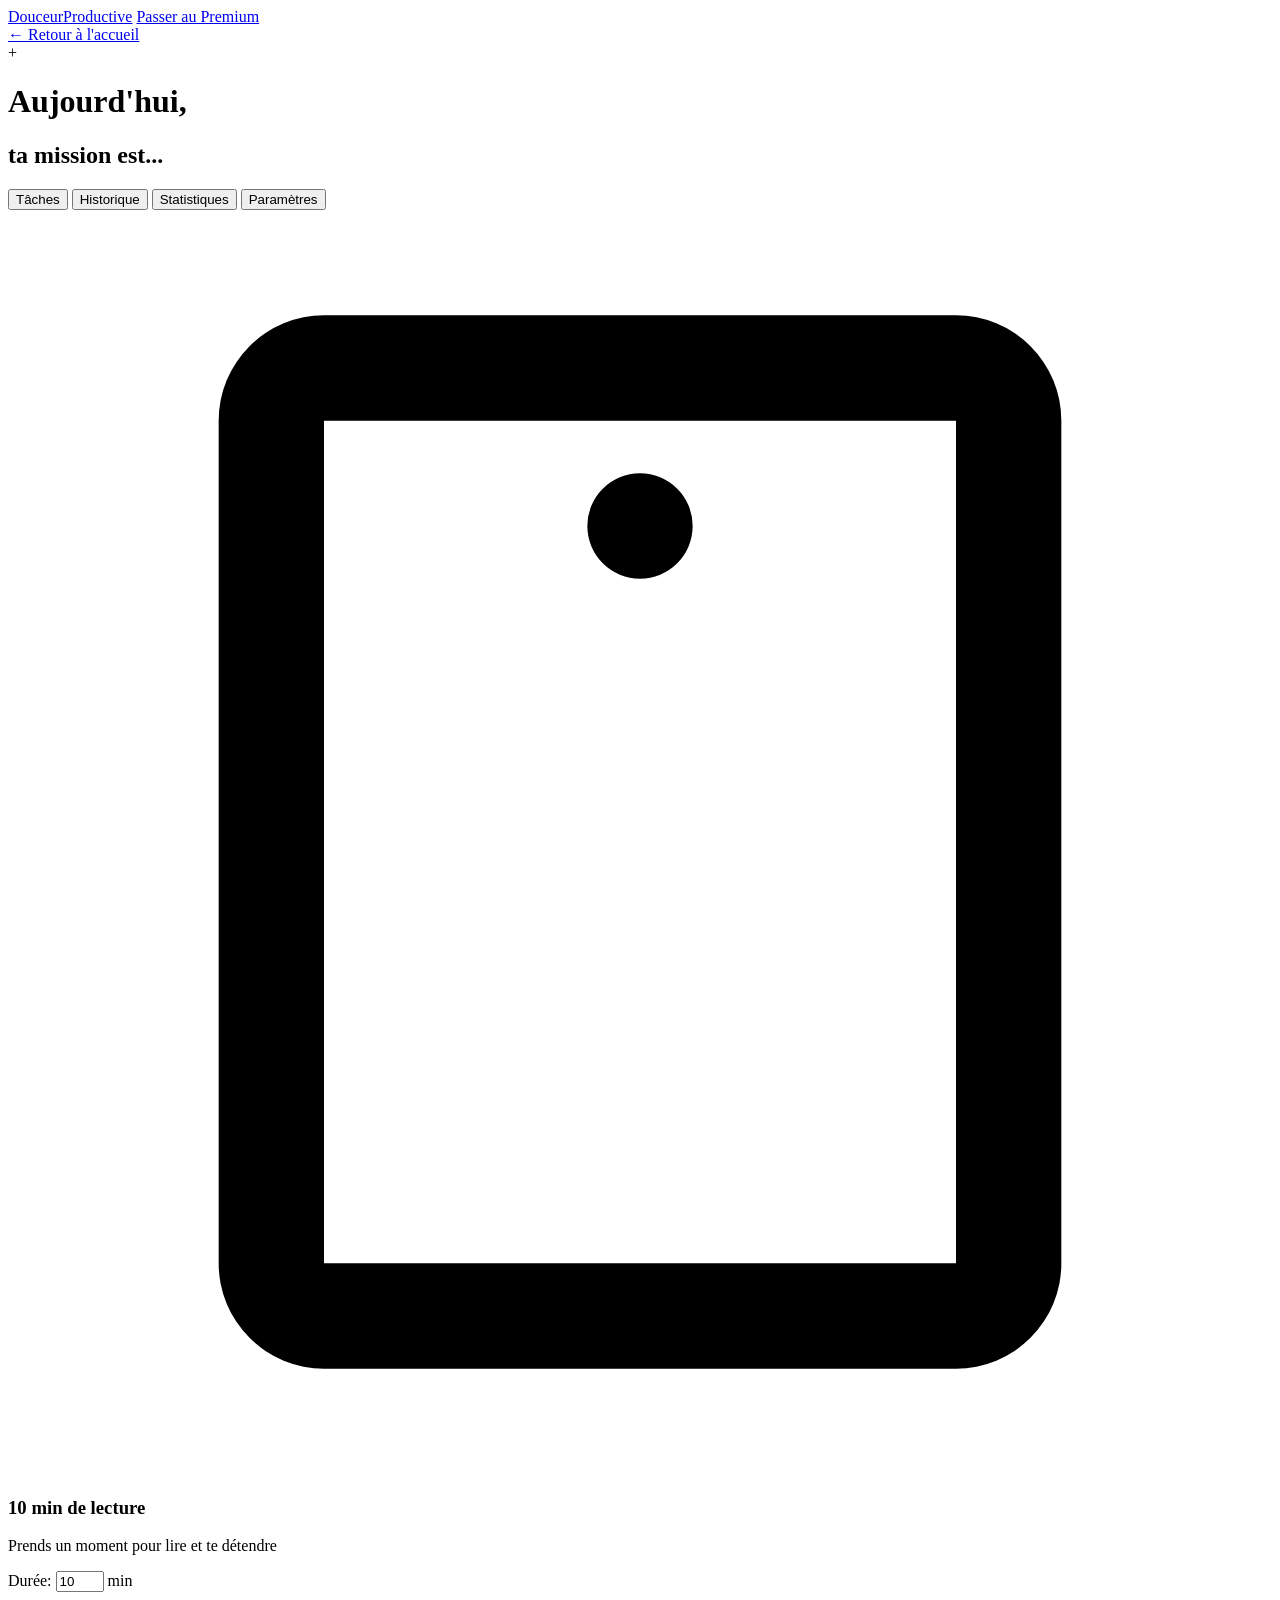
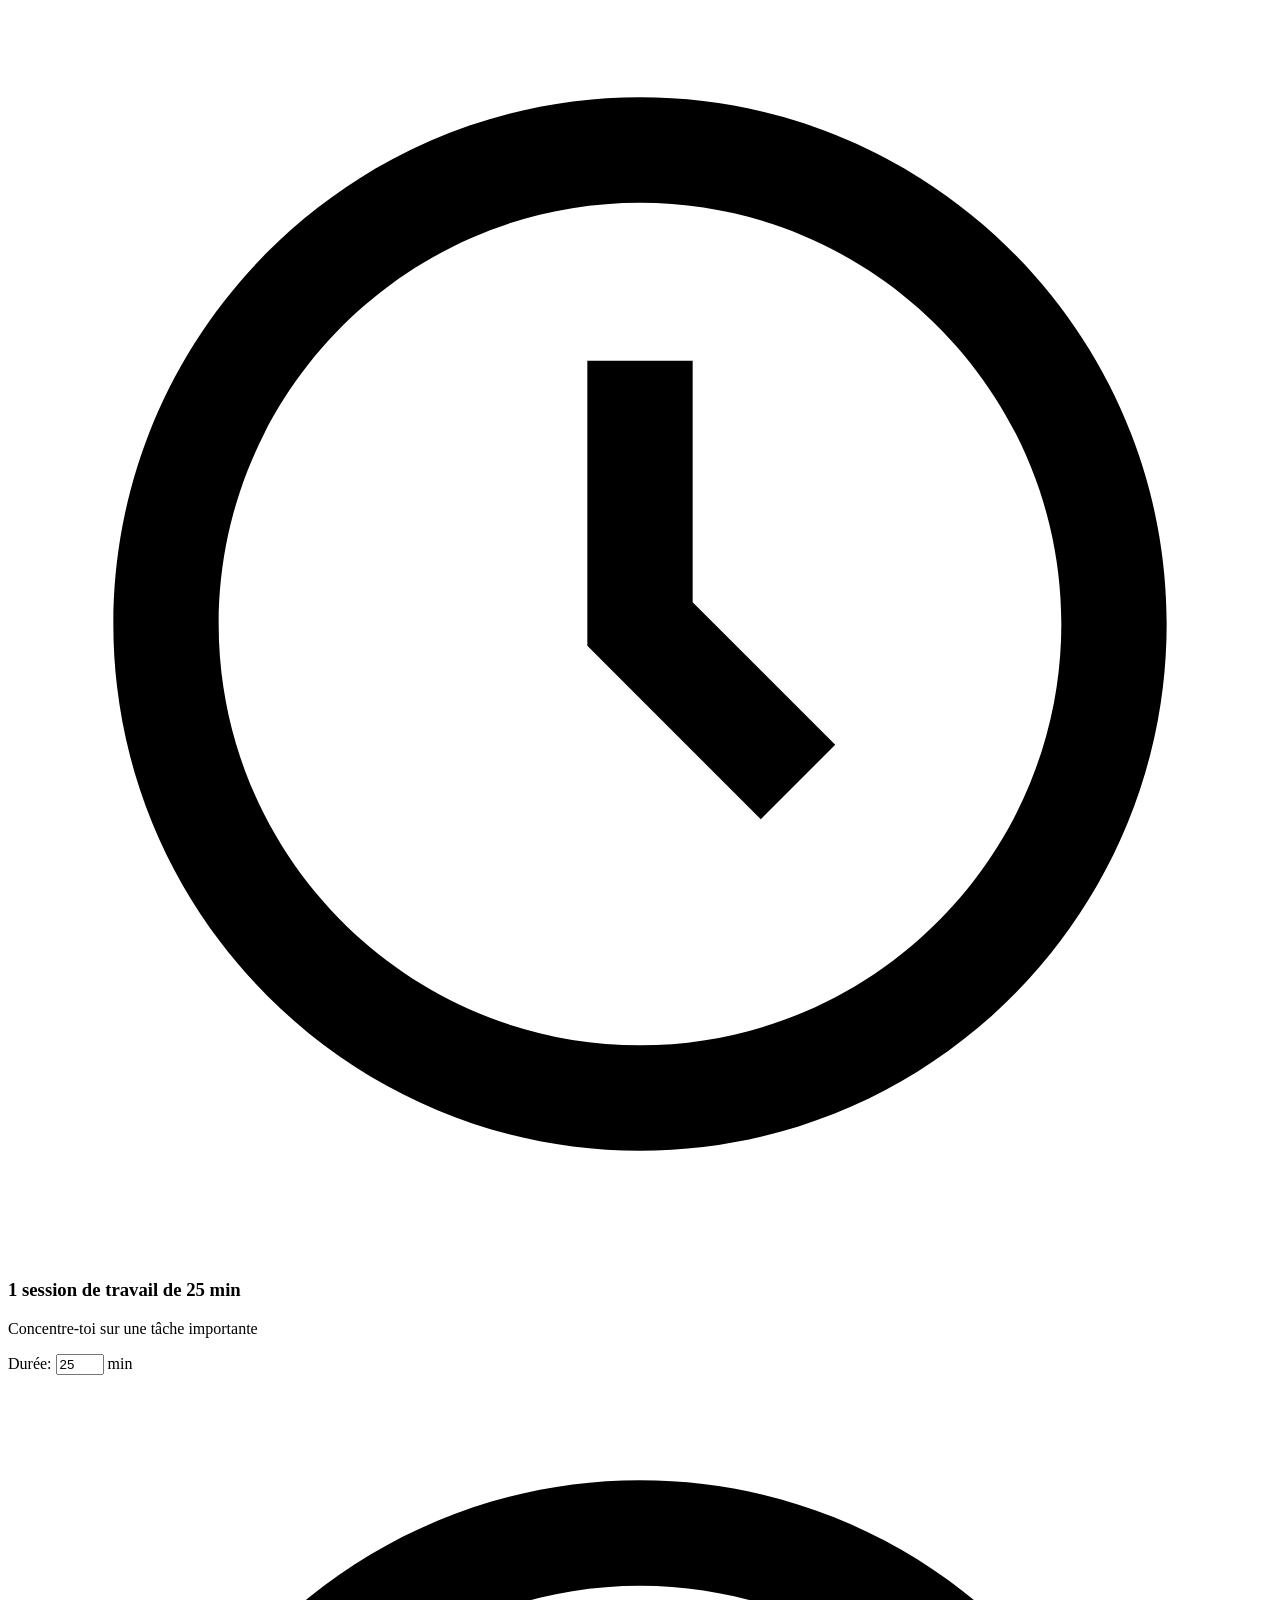
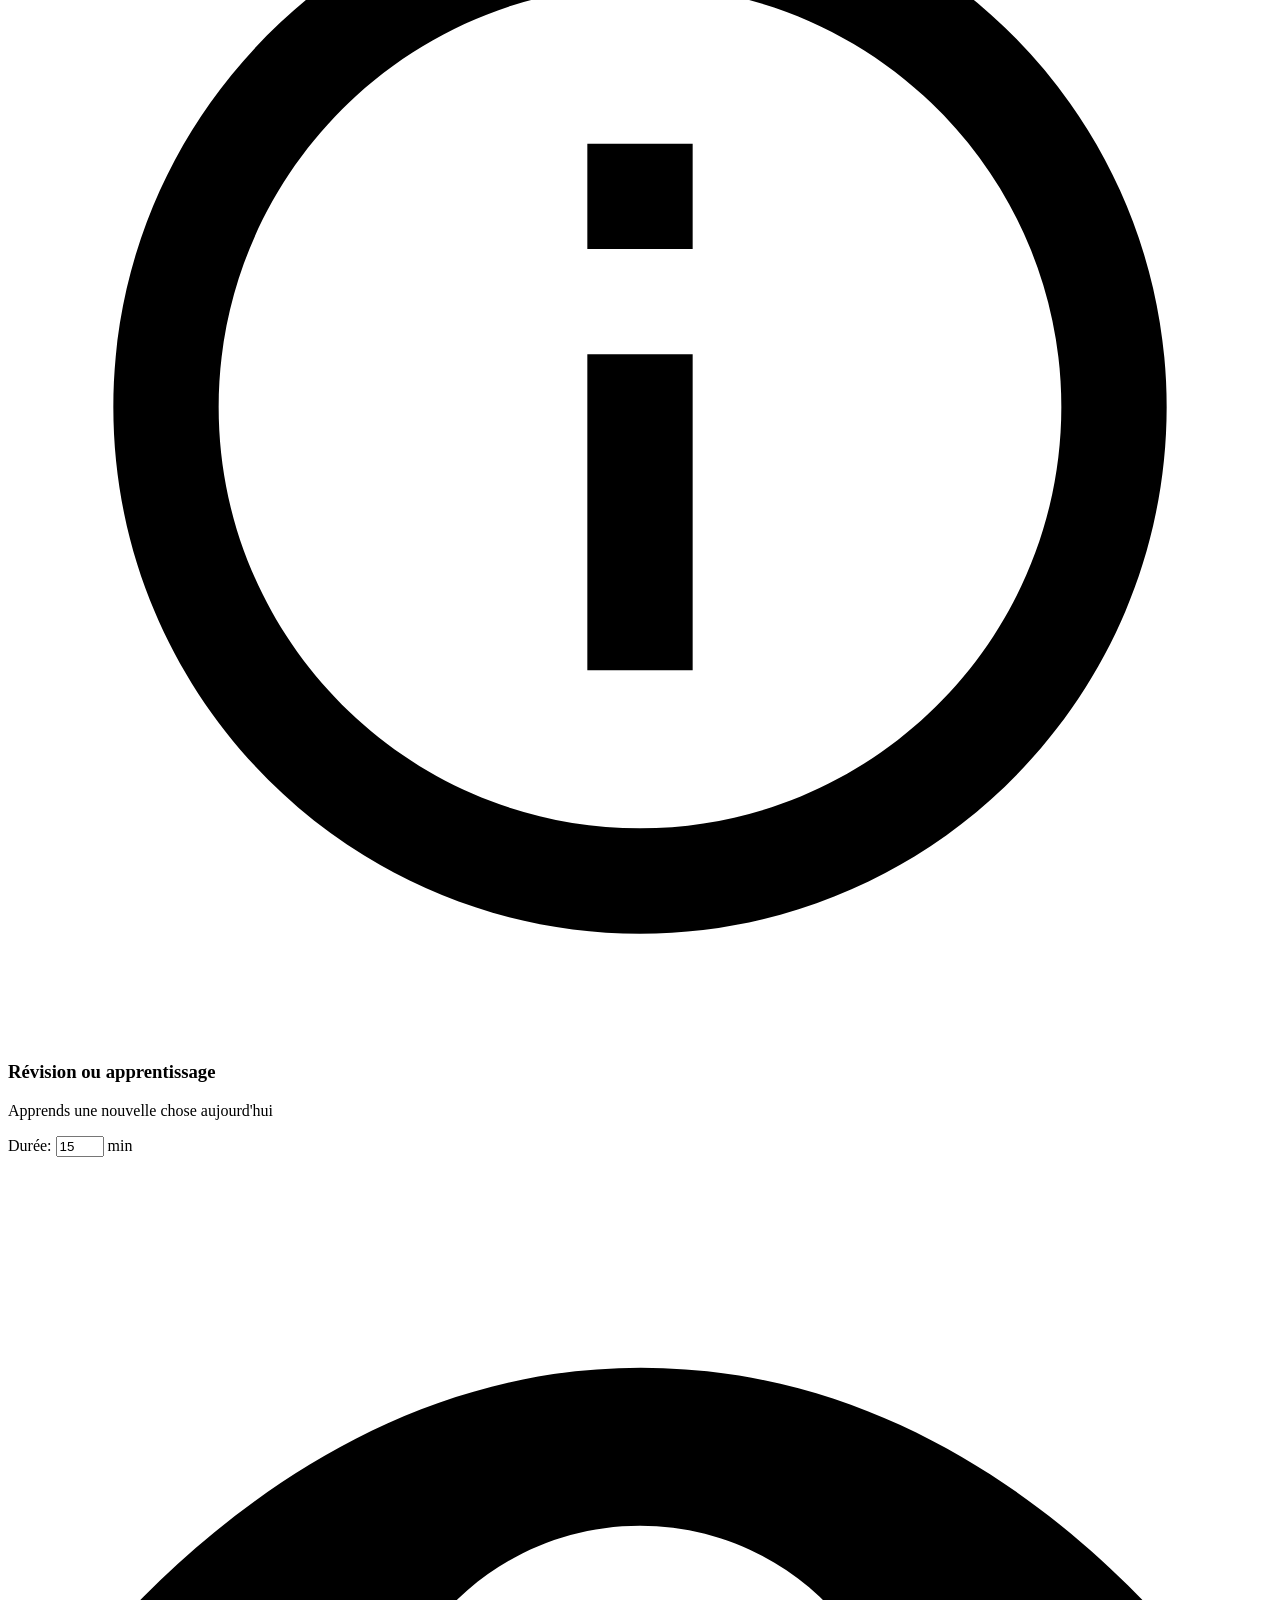
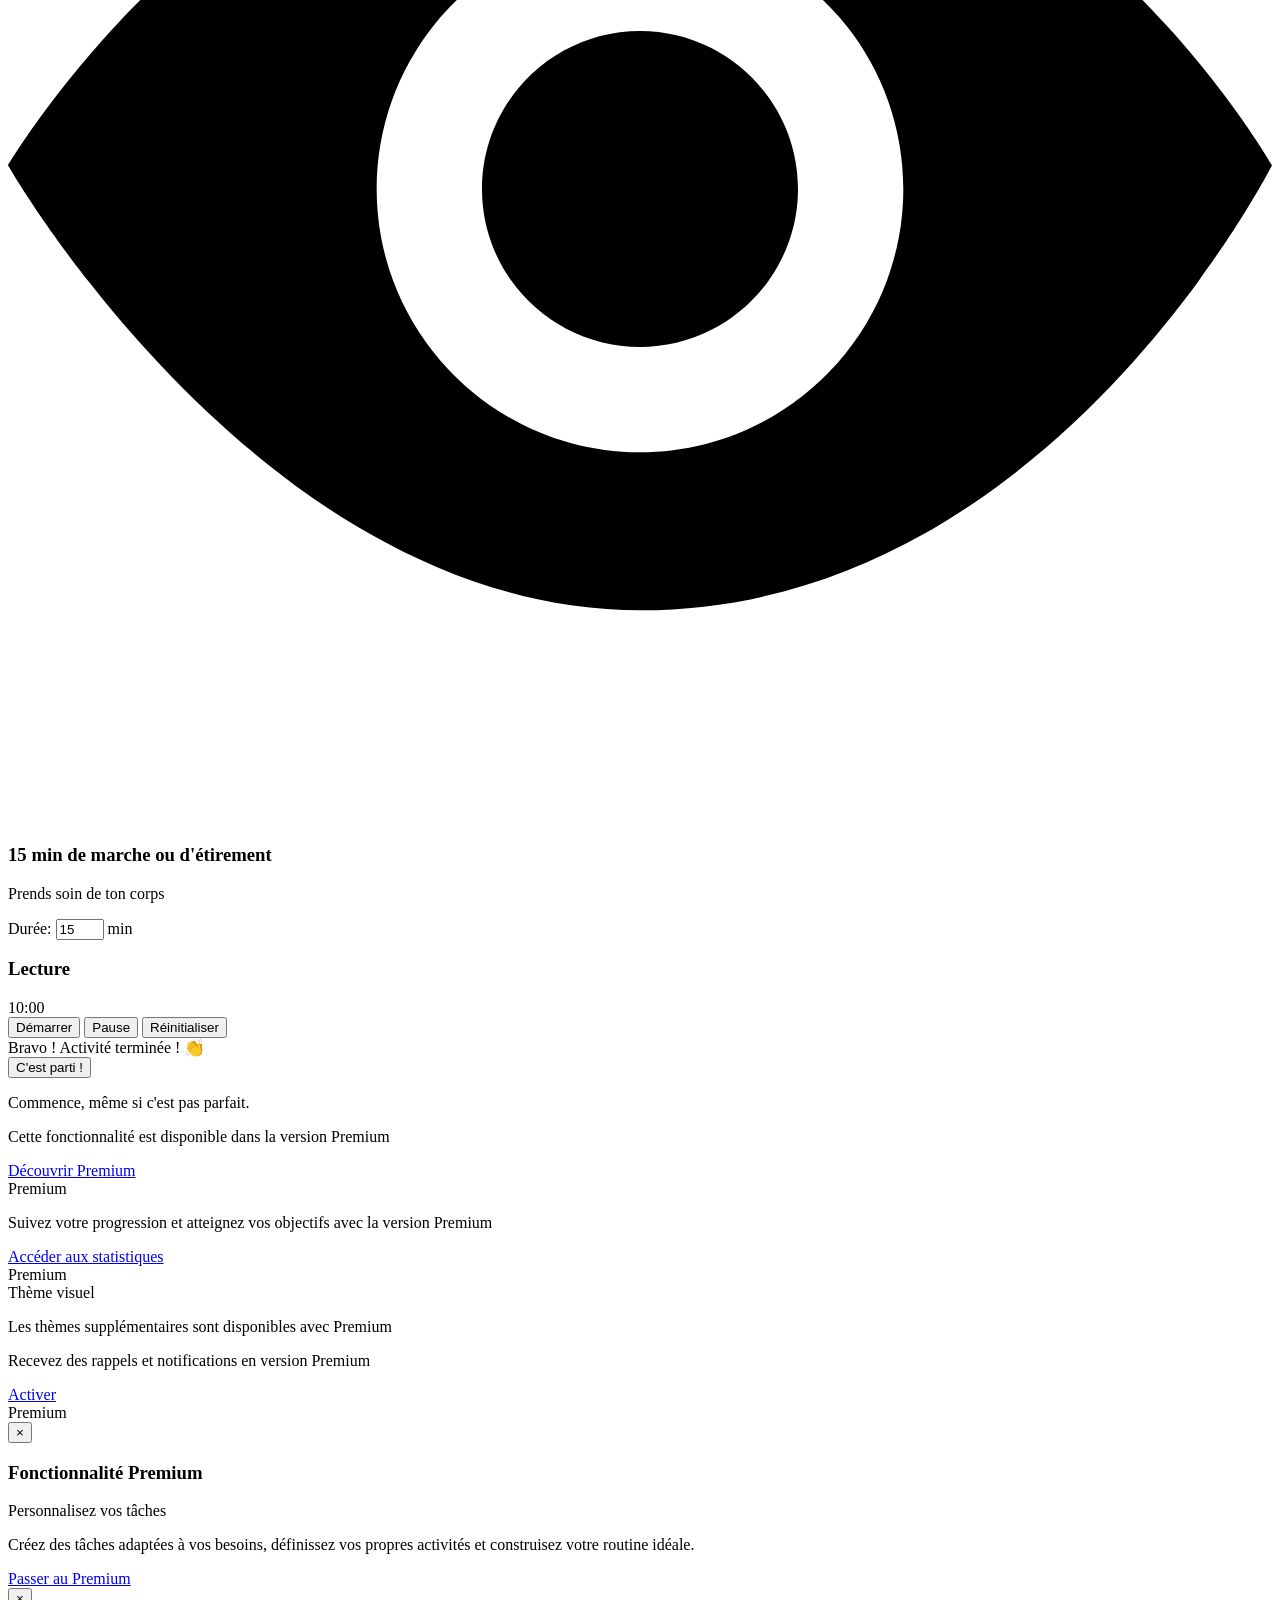
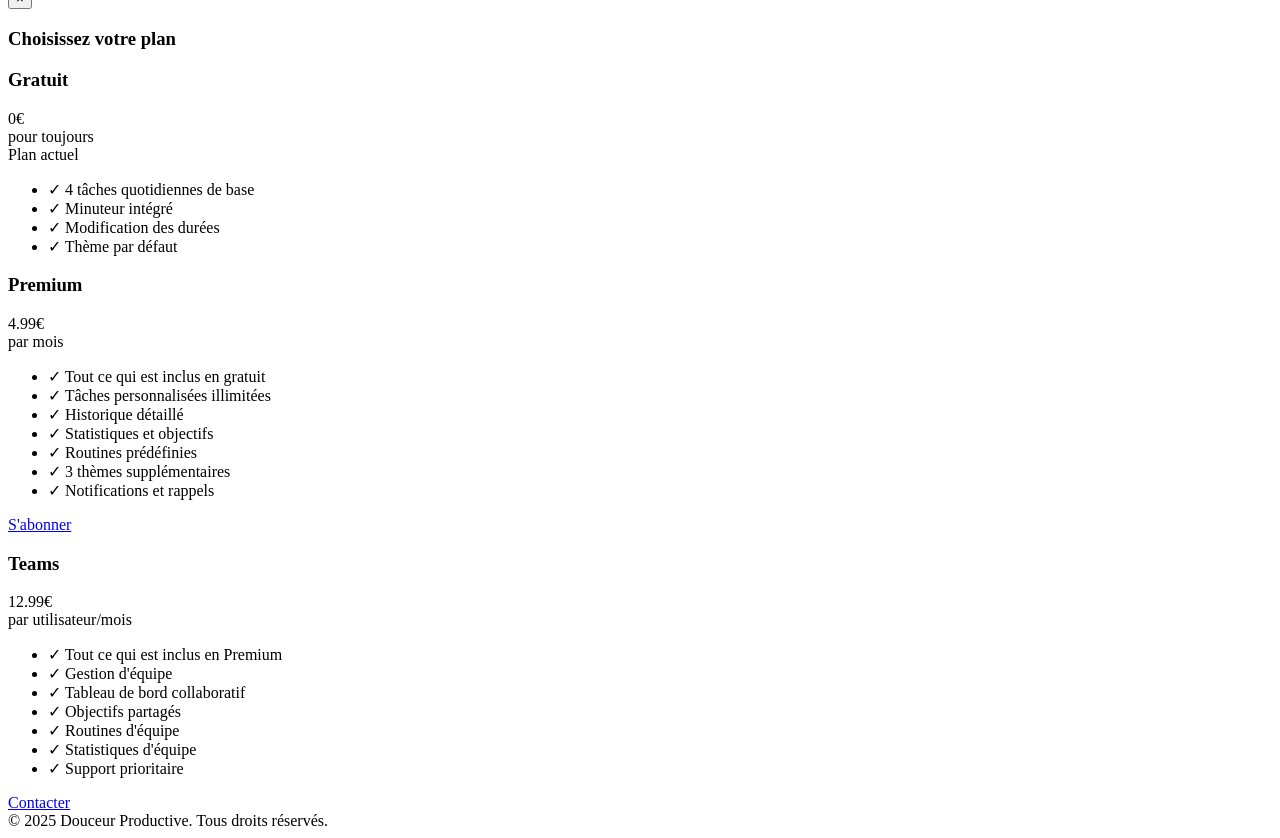
==== commit 83bf6372: "Rename app-html.html to app.html" ====
--- a/app.html
+++ b/app.html
@@ -1,1184 +1,262 @@
-<!DOCTYPE html>
-<html lang="fr">
-<head>
-    <meta charset="UTF-8">
-    <meta name="viewport" content="width=device-width, initial-scale=1.0">
-    <title>Douceur Productive | Votre programme quotidien</title>
-    <style>
-        /* Thèmes visuels */
-        .theme-default {
-            --primary-bg: linear-gradient(135deg, #f8e1e7 0%, #e6f0f9 100%);
-            --accent-color: #a7c5e3;
-            --text-color: #5b6b8c;
-            --button-color: #a7c5e3;
-            --highlight: #f4adb5;
-            --card-bg: #f8f9fc;
-            --shadow: rgba(149, 157, 165, 0.1);
-        }
-        
-        .theme-night {
-            --primary-bg: linear-gradient(135deg, #2a2a3a 0%, #1f2933 100%);
-            --accent-color: #6366f1;
-            --text-color: #e2e8f0;
-            --button-color: #6366f1;
-            --highlight: #e879f9;
-            --card-bg: #2d3748;
-            --shadow: rgba(0, 0, 0, 0.3);
-        }
-        
-        .theme-forest {
-            --primary-bg: linear-gradient(135deg, #1e3a25 0%, #294838 100%);
-            --accent-color: #52b788;
-            --text-color: #ecf8ee;
-            --button-color: #52b788;
-            --highlight: #ffd166;
-            --card-bg: #2d4a36;
-            --shadow: rgba(0, 0, 0, 0.2);
-        }
-        
-        .theme-ocean {
-            --primary-bg: linear-gradient(135deg, #0e3d5a 0%, #143a6a 100%);
-            --accent-color: #48cae4;
-            --text-color: #e0f7fa;
-            --button-color: #48cae4;
-            --highlight: #ffc857;
-            --card-bg: #194c6e;
-            --shadow: rgba(0, 0, 0, 0.25);
-        }
-        
-        /* Base styles */
-        :root {
-            --font-main: 'Nunito', 'Segoe UI', system-ui, sans-serif;
-        }
-        
-        * {
-            box-sizing: border-box;
-            margin: 0;
-            padding: 0;
-        }
-        
-        body {
-            font-family: var(--font-main);
-            background: var(--primary-bg);
-            color: var(--text-color);
-            margin: 0;
-            padding: 0;
-            display: flex;
-            flex-direction: column;
-            min-height: 100vh;
-            line-height: 1.6;
-            transition: background 0.5s, color 0.5s;
-        }
-        
-        header {
-            padding: 1rem 0;
-            text-align: center;
-            position: relative;
-            display: flex;
-            justify-content: space-between;
-            align-items: center;
-            padding: 1rem 2rem;
-        }
-        
-        .logo {
-            font-size: 1.8rem;
-            font-weight: 700;
-            color: var(--text-color);
-            text-decoration: none;
-            display: inline-block;
-        }
-        
-        .logo span {
-            color: var(--highlight);
-        }
-        
-        .upgrade-button {
-            background: var(--highlight);
-            color: white;
-            border: none;
-            border-radius: 2rem;
-            padding: 0.5rem 1.5rem;
-            font-size: 0.9rem;
-            font-weight: 600;
-            cursor: pointer;
-            transition: transform 0.2s;
-            text-decoration: none;
-            display: inline-block;
-        }
-        
-        .upgrade-button:hover {
-            transform: scale(1.05);
-        }
-        
-        .container {
-            max-width: 600px;
-            width: 90%;
-            margin: 0 auto;
-            padding: 1.5rem;
-            box-sizing: border-box;
-        }
-        
-        .app-header {
-            text-align: center;
-            margin-bottom: 2rem;
-            display: flex;
-            flex-direction: column;
-            align-items: center;
-            position: relative;
-        }
-        
-        h1 {
-            font-size: 2.2rem;
-            margin-bottom: 0;
-        }
-        
-        h2 {
-            font-size: 2rem;
-            margin-top: 0;
-            margin-bottom: 1.5rem;
-            opacity: 0.9;
-        }
-        
-        .task-list {
-            display: flex;
-            flex-direction: column;
-            gap: 1.5rem;
-            margin-bottom: 2rem;
-        }
-        
-        .task-card {
-            background: var(--card-bg);
-            border-radius: 1rem;
-            padding: 1.2rem;
-            display: flex;
-            align-items: center;
-            gap: 1.5rem;
-            box-shadow: 0 8px 15px var(--shadow);
-            transition: transform 0.2s, box-shadow 0.2s, background 0.5s;
-            cursor: pointer;
-        }
-        
-        .task-card:hover {
-            transform: translateY(-5px);
-            box-shadow: 0 12px 20px var(--shadow);
-        }
-        
-        .icon-container {
-            background: var(--accent-color);
-            width: 60px;
-            height: 60px;
-            border-radius: 15px;
-            display: flex;
-            align-items: center;
-            justify-content: center;
-            flex-shrink: 0;
-            transition: background 0.5s;
-        }
-        
-        .icon {
-            width: 35px;
-            height: 35px;
-            fill: white;
-            transition: fill 0.5s;
-        }
-        
-        .task-info {
-            flex: 1;
-        }
-        
-        .task-title {
-            font-size: 1.2rem;
-            font-weight: 600;
-            margin: 0 0 0.3rem 0;
-        }
-        
-        .task-desc {
-            margin: 0;
-            opacity: 0.8;
-            font-size: 0.9rem;
-        }
-        
-        .task-duration {
-            font-size: 0.8rem;
-            margin-top: 0.5rem;
-            display: flex;
-            align-items: center;
-            gap: 0.5rem;
-        }
-        
-        .task-duration input {
-            width: 60px;
-            border: 1px solid var(--accent-color);
-            border-radius: 4px;
-            padding: 2px 5px;
-            background: transparent;
-            color: var(--text-color);
-            text-align: center;
-        }
-        
-        .checkbox {
-            width: 25px;
-            height: 25px;
-            border-radius: 50%;
-            border: 2px solid var(--accent-color);
-            display: inline-block;
-            cursor: pointer;
-            transition: background-color 0.2s, border 0.5s;
-            flex-shrink: 0;
-        }
-        
-        .checkbox.checked {
-            background-color: var(--accent-color);
-            position: relative;
-        }
-        
-        .checkbox.checked::after {
-            content: '';
-            position: absolute;
-            width: 6px;
-            height: 12px;
-            border: solid white;
-            border-width: 0 2px 2px 0;
-            transform: rotate(45deg);
-            top: 4px;
-            left: 9px;
-        }
-        
-        .start-button {
-            background: var(--button-color);
-            color: white;
-            border: none;
-            border-radius: 2rem;
-            padding: 1rem 2.5rem;
-            font-size: 1.3rem;
-            font-weight: 600;
-            margin: 1.5rem 0;
-            cursor: pointer;
-            transition: transform 0.2s, background 0.5s;
-            width: 100%;
-            box-shadow: 0 4px 15px rgba(0, 0, 0, 0.15);
-        }
-        
-        .start-button:hover {
-            transform: scale(1.05);
-        }
-        
-        .motivation-text {
-            text-align: center;
-            font-size: 1.2rem;
-            margin-bottom: 2rem;
-            opacity: 0.8;
-        }
-        
-        .timer-container {
-            background: var(--card-bg);
-            border-radius: 1rem;
-            padding: 1.5rem;
-            margin: 1.5rem 0;
-            text-align: center;
-            box-shadow: 0 8px 15px var(--shadow);
-            display: none;
-            transition: background 0.5s;
-        }
-        
-        .timer {
-            font-size: 2.5rem;
-            margin: 1rem 0;
-        }
-        
-        .timer-controls {
-            display: flex;
-            justify-content: center;
-            gap: 1rem;
-            flex-wrap: wrap;
-        }
-        
-        .control-button {
-            background: var(--button-color);
-            color: white;
-            border: none;
-            border-radius: 1rem;
-            padding: 0.7rem 1.5rem;
-            font-size: 1rem;
-            font-weight: 600;
-            cursor: pointer;
-            transition: transform 0.2s, background 0.5s;
-        }
-        
-        .control-button:hover {
-            transform: scale(1.05);
-        }
-        
-        .progress-container {
-            width: 100%;
-            max-width: 400px;
-            margin: 0 auto;
-        }
-        
-        .progress-bar {
-            height: 10px;
-            background: rgba(255, 255, 255, 0.2);
-            border-radius: 5px;
-            overflow: hidden;
-            margin-bottom: 1rem;
-        }
-        
-        .progress-fill {
-            height: 100%;
-            background: var(--accent-color);
-            width: 0%;
-            transition: width 1s, background 0.5s;
-        }
-        
-        .task-complete-message {
-            background: var(--highlight);
-            color: white;
-            padding: 1rem;
-            border-radius: 1rem;
-            text-align: center;
-            margin-top: 1rem;
-            display: none;
-            transition: background 0.5s;
-        }
-        
-        .back-link {
-            display: inline-block;
-            color: var(--text-color);
-            text-decoration: none;
-            font-weight: 600;
-            margin-top: 1rem;
-            margin-bottom: 2rem;
-            transition: color 0.5s;
-        }
-        
-        .back-link:hover {
-            color: var(--highlight);
-        }
-        
-        footer {
-            text-align: center;
-            margin-top: auto;
-            padding: 2rem 0;
-            opacity: 0.7;
-            font-size: 0.9rem;
-        }
-        
-        /* Tab navigation for additional features */
-        .tab-navigation {
-            display: flex;
-            justify-content: space-between;
-            background: var(--card-bg);
-            border-radius: 1rem;
-            overflow: hidden;
-            margin-bottom: 2rem;
-            box-shadow: 0 4px 10px var(--shadow);
-            transition: background 0.5s;
-        }
-        
-        .tab-button {
-            flex: 1;
-            background: transparent;
-            border: none;
-            padding: 1rem;
-            color: var(--text-color);
-            font-weight: 600;
-            cursor: pointer;
-            transition: background 0.3s, color 0.3s;
-            font-family: var(--font-main);
-            font-size: 0.9rem;
-        }
-        
-        .tab-button.active {
-            background: var(--accent-color);
-            color: white;
-        }
-        
-        .tab-content {
-            display: none;
-            margin-bottom: 2rem;
-        }
-        
-        .tab-content.active {
-            display: block;
-        }
-        
-        /* Premium Features */
-        .premium-feature {
-            position: relative;
-            overflow: hidden;
-        }
-        
-        .premium-overlay {
-            position: absolute;
-            top: 0;
-            left: 0;
-            width: 100%;
-            height: 100%;
-            background: rgba(0, 0, 0, 0.5);
-            display: flex;
-            flex-direction: column;
-            align-items: center;
-            justify-content: center;
-            z-index: 5;
-            border-radius: 1rem;
-        }
-        
-        .premium-text {
-            color: white;
-            font-weight: 600;
-            margin-bottom: 1rem;
-            text-align: center;
-            padding: 0 2rem;
-        }
-        
-        .premium-badge {
-            position: absolute;
-            top: 10px;
-            right: 10px;
-            background: var(--highlight);
-            color: white;
-            font-size: 0.8rem;
-            font-weight: 600;
-            padding: 0.3rem 0.8rem;
-            border-radius: 2rem;
-            z-index: 4;
-        }
-        
-        .teams-badge {
-            background: #6366f1;
-        }
-        
-        /* Modal */
-        .modal {
-            display: none;
-            position: fixed;
-            top: 0;
-            left: 0;
-            width: 100%;
-            height: 100%;
-            background: rgba(0, 0, 0, 0.5);
-            z-index: 10;
-            align-items: center;
-            justify-content: center;
-        }
-        
-        .modal-content {
-            background: var(--card-bg);
-            border-radius: 1rem;
-            padding: 2rem;
-            width: 90%;
-            max-width: 500px;
-            box-shadow: 0 10px 25px rgba(0, 0, 0, 0.2);
-            position: relative;
-            max-height: 90vh;
-            overflow-y: auto;
-        }
-        
-        .close-modal {
-            position: absolute;
-            top: 1rem;
-            right: 1rem;
-            background: none;
-            border: none;
-            font-size: 1.5rem;
-            cursor: pointer;
-            color: var(--text-color);
-        }
-        
-        .modal-title {
-            margin-bottom: 1.5rem;
-            text-align: center;
-        }
-        
-        /* Add task button */
-        .add-task-button {
-            background: var(--highlight);
-            color: white;
-            border: none;
-            border-radius: 50%;
-            width: 50px;
-            height: 50px;
-            font-size: 1.5rem;
-            display: flex;
-            align-items: center;
-            justify-content: center;
-            position: absolute;
-            top: -25px;
-            right: 20px;
-            cursor: pointer;
-            box-shadow: 0 4px 10px rgba(0, 0, 0, 0.2);
-            transition: transform 0.2s;
-        }
-        
-        .add-task-button:hover {
-            transform: scale(1.1);
-        }
-        
-        /* Plans comparison */
-        .plans-section {
-            display: grid;
-            grid-template-columns: repeat(auto-fit, minmax(250px, 1fr));
-            gap: 2rem;
-            margin: 3rem 0;
-        }
-        
-        .plan-card {
-            background: var(--card-bg);
-            border-radius: 1rem;
-            overflow: hidden;
-            box-shadow: 0 8px 20px var(--shadow);
-            transition: transform 0.3s, background 0.5s;
-        }
-        
-        .plan-card:hover {
-            transform: translateY(-10px);
-        }
-        
-        .plan-header {
-            padding: 1.5rem;
-            text-align: center;
-            border-bottom: 1px solid rgba(255, 255, 255, 0.1);
-        }
-        
-        .plan-name {
-            font-size: 1.4rem;
-            font-weight: 700;
-            margin-bottom: 0.5rem;
-        }
-        
-        .plan-price {
-            font-size: 2.2rem;
-            font-weight: 800;
-            color: var(--accent-color);
-            margin-bottom: 0.5rem;
-        }
-        
-        .plan-billing {
-            opacity: 0.7;
-            font-size: 0.9rem;
-        }
-        
-        .plan-features {
-            padding: 1.5rem;
-        }
-        
-        .plan-feature-list {
-            list-style: none;
-            margin-bottom: 2rem;
-        }
-        
-        .plan-feature-list li {
-            margin-bottom: 0.8rem;
-            display: flex;
-            align-items: center;
-            gap: 0.8rem;
-        }
-        
-        .feature-check {
-            color: var(--accent-color);
-            font-weight: bold;
-        }
-        
-        .plan-cta {
-            padding: 0 1.5rem 1.5rem;
-            text-align: center;
-        }
-        
-        .current-plan {
-            background: var(--highlight);
-            color: white;
-            display: inline-block;
-            padding: 0.3rem 1rem;
-            border-radius: 2rem;
-            font-size: 0.8rem;
-            font-weight: 600;
-            margin-bottom: 1rem;
-        }
-        
-        .upgrade-info {
-            text-align: center;
-            margin: 2rem 0;
-        }
-        
-        .upgrade-info-title {
-            font-size: 1.5rem;
-            font-weight: 700;
-            margin-bottom: 1rem;
-        }
-        
-        .upgrade-info-text {
-            opacity: 0.8;
-            margin-bottom: 1.5rem;
-        }
-        
-        /* Responsive styles */
-        @media (max-width: 768px) {
-            .plans-section {
-                grid-template-columns: 1fr;
-            }
-            
-            header {
-                flex-direction: column;
-                gap: 1rem;
-                padding: 1rem;
-            }
-        }
-        
-        @media (max-width: 480px) {
-            .task-card {
-                flex-direction: column;
-                text-align: center;
-                gap: 0.8rem;
-                padding: 1.5rem 1rem;
-            }
-            
-            .icon-container {
-                margin-bottom: 0.5rem;
-            }
-            
-            .checkbox {
-                margin-top: 0.8rem;
-            }
-            
-            .timer-controls {
-                flex-direction: column;
-                gap: 0.5rem;
-            }
-            
-            .control-button {
-                width: 100%;
-            }
-            
-            .tab-button {
-                font-size: 0.8rem;
-                padding: 0.8rem 0.5rem;
-            }
-        }
-    </style>
-</head>
-<body class="theme-default">
-    <header>
-        <a href="index.html" class="logo">Douceur<span>Productive</span></a>
-        <a href="#" class="upgrade-button" id="show-plans-button">Passer au Premium</a>
-    </header>
-    
-    <div class="container">
-        <a href="index.html" class="back-link">← Retour à l'accueil</a>
-        
-        <div class="app-header">
-            <div class="add-task-button premium-feature" id="add-task-button">+</div>
-            <h1>Aujourd'hui,</h1>
-            <h2>ta mission est...</h2>
-        </div>
-        
-        <div class="tab-navigation">
-            <button class="tab-button active" data-tab="tasks">Tâches</button>
-            <button class="tab-button" data-tab="history">Historique</button>
-            <button class="tab-button" data-tab="stats">Statistiques</button>
-            <button class="tab-button" data-tab="settings">Paramètres</button>
-        </div>
-        
-        <div id="tasks" class="tab-content active">
-            <div class="task-list" id="task-list">
-                <div class="task-card" data-task="reading" data-time="10" data-id="task-1">
-                    <div class="icon-container">
-                        <svg class="icon" xmlns="http://www.w3.org/2000/svg" viewBox="0 0 24 24">
-                            <path d="M6 22h12a2 2 0 0 0 2-2V4a2 2 0 0 0-2-2H6a2 2 0 0 0-2 2v16a2 2 0 0 0 2 2zm0-2V4h12v16H6zm6-13a1 1 0 1 1 0-2 1 1 0 0 1 0 2z"/>
-                        </svg>
-                    </div>
-                    <div class="task-info">
-                        <h3 class="task-title">10 min de lecture</h3>
-                        <p class="task-desc">Prends un moment pour lire et te détendre</p>
-                        <div class="task-duration">
-                            Durée: <input type="number" min="1" max="60" value="10"> min
-                        </div>
-                    </div>
-                    <div class="checkbox" onclick="toggleCheckbox(this)"></div>
-                </div>
-                
-                <div class="task-card" data-task="pomodoro" data-time="25" data-id="task-2">
-                    <div class="icon-container">
-                        <svg class="icon" xmlns="http://www.w3.org/2000/svg" viewBox="0 0 24 24">
-                            <path d="M12 2C6.486 2 2 6.486 2 12s4.486 10 10 10 10-4.486 10-10S17.514 2 12 2zm0 18c-4.411 0-8-3.589-8-8s3.589-8 8-8 8 3.589 8 8-3.589 8-8 8z"/>
-                            <path d="M13 7h-2v5.414l3.293 3.293 1.414-1.414L13 11.586z"/>
-                        </svg>
-                    </div>
-                    <div class="task-info">
-                        <h3 class="task-title">1 session de travail de 25 min</h3>
-                        <p class="task-desc">Concentre-toi sur une tâche importante</p>
-                        <div class="task-duration">
-                            Durée: <input type="number" min="1" max="60" value="25"> min
-                        </div>
-                    </div>
-                    <div class="checkbox" onclick="toggleCheckbox(this)"></div>
-                </div>
-                
-                <div class="task-card" data-task="learning" data-time="15" data-id="task-3">
-                    <div class="icon-container">
-                        <svg class="icon" xmlns="http://www.w3.org/2000/svg" viewBox="0 0 24 24">
-                            <path d="M12 2C6.486 2 2 6.486 2 12s4.486 10 10 10 10-4.486 10-10S17.514 2 12 2zm0 18c-4.411 0-8-3.589-8-8s3.589-8 8-8 8 3.589 8 8-3.589 8-8 8z"/>
-                            <path d="M11 11h2v6h-2zm0-4h2v2h-2z"/>
-                        </svg>
-                    </div>
-                    <div class="task-info">
-                        <h3 class="task-title">Révision ou apprentissage</h3>
-                        <p class="task-desc">Apprends une nouvelle chose aujourd'hui</p>
-                        <div class="task-duration">
-                            Durée: <input type="number" min="1" max="60" value="15"> min
-                        </div>
-                    </div>
-                    <div class="checkbox" onclick="toggleCheckbox(this)"></div>
-                </div>
-                
-                <div class="task-card" data-task="movement" data-time="15" data-id="task-4">
-                    <div class="icon-container">
-                        <svg class="icon" xmlns="http://www.w3.org/2000/svg" viewBox="0 0 24 24">
-                            <path d="M15 12c0 1.654-1.346 3-3 3s-3-1.346-3-3 1.346-3 3-3 3 1.346 3 3zm9-.449s-4.252 8.449-11.985 8.449c-7.18 0-12.015-8.449-12.015-8.449s4.446-7.551 12.015-7.551c7.694 0 11.985 7.551 11.985 7.551zm-7 .449c0-2.757-2.243-5-5-5s-5 2.243-5 5 2.243 5 5 5 5-2.243 5-5z"/>
-                        </svg>
-                    </div>
-                    <div class="task-info">
-                        <h3 class="task-title">15 min de marche ou d'étirement</h3>
-                        <p class="task-desc">Prends soin de ton corps</p>
-                        <div class="task-duration">
-                            Durée: <input type="number" min="1" max="60" value="15"> min
-                        </div>
-                    </div>
-                    <div class="checkbox" onclick="toggleCheckbox(this)"></div>
-                </div>
-            </div>
-            
-            <div class="timer-container" id="timer-container">
-                <h3 id="timer-activity">Lecture</h3>
-                <div class="progress-container">
-                    <div class="progress-bar">
-                        <div class="progress-fill" id="progress-fill"></div>
-                    </div>
-                </div>
-                <div class="timer" id="timer">10:00</div>
-                <div class="timer-controls">
-                    <button class="control-button" id="start-timer">Démarrer</button>
-                    <button class="control-button" id="pause-timer">Pause</button>
-                    <button class="control-button" id="reset-timer">Réinitialiser</button>
-                </div>
-                <div class="task-complete-message" id="complete-message">
-                    Bravo ! Activité terminée ! 👏
-                </div>
-            </div>
-            
-            <button class="start-button" id="main-button">C'est parti !</button>
-            
-            <p class="motivation-text">Commence, même si c'est pas parfait.</p>
-        </div>
-        
-        <div id="history" class="tab-content premium-feature">
-            <div class="premium-overlay">
-                <p class="premium-text">Cette fonctionnalité est disponible dans la version Premium</p>
-                <a href="#" class="upgrade-button" id="upgrade-history">Découvrir Premium</a>
-            </div>
-            <div class="premium-badge">Premium</div>
-            <!-- Contenu de l'historique (caché derrière l'overlay) -->
-        </div>
-        
-        <div id="stats" class="tab-content premium-feature">
-            <div class="premium-overlay">
-                <p class="premium-text">Suivez votre progression et atteignez vos objectifs avec la version Premium</p>
-                <a href="#" class="upgrade-button" id="upgrade-stats">Accéder aux statistiques</a>
-            </div>
-            <div class="premium-badge">Premium</div>
-            <!-- Contenu des statistiques (caché derrière l'overlay) -->
-        </div>
-        
-        <div id="settings" class="tab-content">
-            <div class="settings-section">
-                <div class="settings-title">Thème visuel</div>
-                <div class="theme-selector">
-                    <div class="theme-option active" data-theme="default">
-                        <div class="theme-default-preview"></div>
-                    </div>
-                    <div class="theme-option premium-feature" data-theme="night">
-                        <div class="theme-night-preview"></div>
-                    </div>
-                    <div class="theme-option premium-feature" data-theme="forest">
-                        <div class="theme-forest-preview"></div>
-                    </div>
-                    <div class="theme-option premium-feature" data-theme="ocean">
-                        <div class="theme-ocean-preview"></div>
-                    </div>
-                </div>
-                <p>Les thèmes supplémentaires sont disponibles avec Premium</p>
-            </div>
-            
-            <div class="settings-section premium-feature">
-                <div class="premium-overlay">
-                    <p class="premium-text">Recevez des rappels et notifications en version Premium</p>
-                    <a href="#" class="upgrade-button">Activer</a>
-                </div>
-                <div class="premium-badge">Premium</div>
-                <!-- Contenu des notifications (caché derrière l'overlay) -->
-            </div>
-        </div>
-    </div>
-    
-    <!-- Modal d'ajout de tâche personnalisée -->
-    <div class="modal" id="add-task-modal">
-        <div class="modal-content" style="max-width: 800px;">
-            <button class="close-modal" id="close-plans-modal">&times;</button>
-            <h3 class="modal-title">Choisissez votre plan</h3>
-            
-            <div class="plans-section">
-                <div class="plan-card">
-                    <div class="plan-header">
-                        <h3 class="plan-name">Gratuit</h3>
-                        <div class="plan-price">0€</div>
-                        <div class="plan-billing">pour toujours</div>
-                        <div class="current-plan">Plan actuel</div>
-                    </div>
-                    <div class="plan-features">
-                        <ul class="plan-feature-list">
-                            <li><span class="feature-check">✓</span> 4 tâches quotidiennes de base</li>
-                            <li><span class="feature-check">✓</span> Minuteur intégré</li>
-                            <li><span class="feature-check">✓</span> Modification des durées</li>
-                            <li><span class="feature-check">✓</span> Thème par défaut</li>
-                        </ul>
-                    </div>
-                </div>
-                
-                <div class="plan-card">
-                    <div class="plan-header">
-                        <h3 class="plan-name">Premium</h3>
-                        <div class="plan-price">4.99€</div>
-                        <div class="plan-billing">par mois</div>
-                    </div>
-                    <div class="plan-features">
-                        <ul class="plan-feature-list">
-                            <li><span class="feature-check">✓</span> Tout ce qui est inclus en gratuit</li>
-                            <li><span class="feature-check">✓</span> Tâches personnalisées illimitées</li>
-                            <li><span class="feature-check">✓</span> Historique détaillé</li>
-                            <li><span class="feature-check">✓</span> Statistiques et objectifs</li>
-                            <li><span class="feature-check">✓</span> Routines prédéfinies</li>
-                            <li><span class="feature-check">✓</span> 3 thèmes supplémentaires</li>
-                            <li><span class="feature-check">✓</span> Notifications et rappels</li>
-                        </ul>
-                    </div>
-                    <div class="plan-cta">
-                        <a href="#" class="upgrade-button">S'abonner</a>
-                    </div>
-                </div>
-                
-                <div class="plan-card">
-                    <div class="plan-header">
-                        <h3 class="plan-name">Teams</h3>
-                        <div class="plan-price">12.99€</div>
-                        <div class="plan-billing">par utilisateur/mois</div>
-                    </div>
-                    <div class="plan-features">
-                        <ul class="plan-feature-list">
-                            <li><span class="feature-check">✓</span> Tout ce qui est inclus en Premium</li>
-                            <li><span class="feature-check">✓</span> Gestion d'équipe</li>
-                            <li><span class="feature-check">✓</span> Tableau de bord collaboratif</li>
-                            <li><span class="feature-check">✓</span> Objectifs partagés</li>
-                            <li><span class="feature-check">✓</span> Routines d'équipe</li>
-                            <li><span class="feature-check">✓</span> Statistiques d'équipe</li>
-                            <li><span class="feature-check">✓</span> Support prioritaire</li>
-                        </ul>
-                    </div>
-                    <div class="plan-cta">
-                        <a href="#" class="upgrade-button">Contacter</a>
-                    </div>
-                </div>
-            </div>
-        </div>
-    </div>
-    
-    <footer>
-        &copy; 2025 Douceur Productive. Tous droits réservés.
-    </footer>
-    
-    <script>
-        // Variables
-        let currentActivity = null;
-        let timer = null;
-        let timerRunning = false;
-        let timeLeft = 0;
-        let totalTime = 0;
-        let tasks = [
-            {
-                id: 'task-1',
-                name: '10 min de lecture',
-                description: 'Prends un moment pour lire et te détendre',
-                duration: 10,
-                icon: 'book',
-                type: 'reading'
-            },
-            {
-                id: 'task-2',
-                name: '1 session de travail de 25 min',
-                description: 'Concentre-toi sur une tâche importante',
-                duration: 25,
-                icon: 'clock',
-                type: 'pomodoro'
-            },
-            {
-                id: 'task-3',
-                name: 'Révision ou apprentissage',
-                description: 'Apprends une nouvelle chose aujourd\'hui',
-                duration: 15,
-                icon: 'info',
-                type: 'learning'
-            },
-            {
-                id: 'task-4',
-                name: '15 min de marche ou d\'étirement',
-                description: 'Prends soin de ton corps',
-                duration: 15,
-                icon: 'eye',
-                type: 'movement'
-            }
-        ];
-        
-        // DOM Elements
-        const mainButton = document.getElementById('main-button');
-        const timerContainer = document.getElementById('timer-container');
-        const timerDisplay = document.getElementById('timer');
-        const timerActivityName = document.getElementById('timer-activity');
-        const startTimerBtn = document.getElementById('start-timer');
-        const pauseTimerBtn = document.getElementById('pause-timer');
-        const resetTimerBtn = document.getElementById('reset-timer');
-        const completeMessage = document.getElementById('complete-message');
-        const progressFill = document.getElementById('progress-fill');
-        const taskCards = document.querySelectorAll('.task-card');
-        const tabButtons = document.querySelectorAll('.tab-button');
-        const tabContents = document.querySelectorAll('.tab-content');
-        const themeOptions = document.querySelectorAll('.theme-option');
-        const addTaskButton = document.getElementById('add-task-button');
-        const addTaskModal = document.getElementById('add-task-modal');
-        const closeModalButton = document.getElementById('close-modal');
-        const showPlansButton = document.getElementById('show-plans-button');
-        const plansModal = document.getElementById('plans-modal');
-        const closePlansModalButton = document.getElementById('close-plans-modal');
-        const upgradePremiumButtons = document.querySelectorAll('.upgrade-button');
-        const taskDurationInputs = document.querySelectorAll('.task-duration input');
-        
-        // Toggle checkbox
-        function toggleCheckbox(element) {
-            element.classList.toggle('checked');
-            
-            // Check if parent task card has data-time attribute
-            const taskCard = element.closest('.task-card');
-            if (taskCard && !element.classList.contains('checked')) {
-                const taskId = taskCard.dataset.id;
-                const task = tasks.find(t => t.id === taskId);
-                if (task) {
-                    startActivity(task);
-                }
-            }
-        }
-        
-        // Format time (minutes:seconds)
-        function formatTime(seconds) {
-            const mins = Math.floor(seconds / 60);
-            const secs = seconds % 60;
-            return `${mins}:${secs.toString().padStart(2, '0')}`;
-        }
-        
-        // Start activity timer
-        function startActivity(task) {
-            // Reset any existing timer
-            if (timer) {
-                clearInterval(timer);
-            }
-            
-            // Set current activity
-            currentActivity = task;
-            totalTime = task.duration * 60;
-            timeLeft = totalTime;
-            
-            // Update UI
-            timerContainer.style.display = 'block';
-            completeMessage.style.display = 'none';
-            progressFill.style.width = '0%';
-            
-            // Set activity name
-            timerActivityName.textContent = task.name;
-            
-            // Update timer display
-            timerDisplay.textContent = formatTime(timeLeft);
-            
-            // Show timer container and scroll to it
-            timerContainer.scrollIntoView({ behavior: 'smooth' });
-        }
-        
-        // Start timer
-        function startTimer() {
-            if (!timerRunning && timeLeft > 0) {
-                timerRunning = true;
-                timer = setInterval(() => {
-                    timeLeft--;
-                    timerDisplay.textContent = formatTime(timeLeft);
-                    
-                    // Update progress bar
-                    const progress = ((totalTime - timeLeft) / totalTime) * 100;
-                    progressFill.style.width = `${progress}%`;
-                    
-                    if (timeLeft <= 0) {
-                        clearInterval(timer);
-                        timerRunning = false;
-                        completeMessage.style.display = 'block';
-                        
-                        // Check the corresponding checkbox
-                        document.querySelectorAll('.task-card').forEach(card => {
-                            if (card.dataset.id === currentActivity.id) {
-                                const checkbox = card.querySelector('.checkbox');
-                                checkbox.classList.add('checked');
-                            }
-                        });
-                    }
-                }, 1000);
-            }
-        }
-        
-        // Pause timer
-        function pauseTimer() {
-            if (timerRunning) {
-                clearInterval(timer);
-                timerRunning = false;
-            }
-        }
-        
-        // Reset timer
-        function resetTimer() {
-            clearInterval(timer);
-            timerRunning = false;
-            timeLeft = totalTime;
-            timerDisplay.textContent = formatTime(timeLeft);
-            progressFill.style.width = '0%';
-            completeMessage.style.display = 'none';
-        }
-        
-        // Gérer les tabs
-        function switchTab(tabId) {
-            tabContents.forEach(content => {
-                content.classList.remove('active');
-            });
-            
-            tabButtons.forEach(button => {
-                button.classList.remove('active');
-            });
-            
-            document.getElementById(tabId).classList.add('active');
-            document.querySelector(`.tab-button[data-tab="${tabId}"]`).classList.add('active');
-        }
-        
-        // Event listeners
-        document.addEventListener('DOMContentLoaded', function() {
-            // Event listeners pour les onglets
-            tabButtons.forEach(button => {
-                button.addEventListener('click', function() {
-                    switchTab(this.dataset.tab);
-                });
-            });
-            
-            // Event listeners pour les durées des tâches
-            taskDurationInputs.forEach(input => {
-                input.addEventListener('change', function() {
-                    const taskCard = this.closest('.task-card');
-                    const taskId = taskCard.dataset.id;
-                    const taskIndex = tasks.findIndex(t => t.id === taskId);
-                    if (taskIndex !== -1) {
-                        tasks[taskIndex].duration = parseInt(this.value);
-                        taskCard.dataset.time = this.value;
-                    }
-                });
-            });
-            
-            // Event listener pour le bouton principal
-            mainButton.addEventListener('click', () => {
-                // Trouver la première tâche non cochée
-                const firstUnchecked = document.querySelector('.task-card:not(.checked)');
-                if (firstUnchecked) {
-                    const taskId = firstUnchecked.dataset.id;
-                    const task = tasks.find(t => t.id === taskId);
-                    if (task) {
-                        startActivity(task);
-                    }
-                }
-            });
-            
-            // Event listeners pour le minuteur
-            startTimerBtn.addEventListener('click', startTimer);
-            pauseTimerBtn.addEventListener('click', pauseTimer);
-            resetTimerBtn.addEventListener('click', resetTimer);
-            
-            // Event listeners pour le modal d'ajout de tâche (premium)
-            addTaskButton.addEventListener('click', function() {
-                addTaskModal.style.display = 'flex';
-            });
-            
-            closeModalButton.addEventListener('click', function() {
-                addTaskModal.style.display = 'none';
-            });
-            
-            // Event listeners pour le modal des plans
-            showPlansButton.addEventListener('click', function(e) {
-                e.preventDefault();
-                plansModal.style.display = 'flex';
-            });
-            
-            closePlansModalButton.addEventListener('click', function() {
-                plansModal.style.display = 'none';
-            });
-            
-            // Event listeners pour les boutons d'upgrade
-            upgradePremiumButtons.forEach(button => {
-                button.addEventListener('click', function(e) {
-                    e.preventDefault();
-                    plansModal.style.display = 'flex';
-                });
-            });
-            
-            // Fermer les modals en cliquant à l'extérieur
-            window.addEventListener('click', function(e) {
-                if (e.target === addTaskModal) {
-                    addTaskModal.style.display = 'none';
-                }
-                if (e.target === plansModal) {
-                    plansModal.style.display = 'none';
-                }
-            });
-            
-            // Empêcher l'utilisation des fonctionnalités premium
-            themeOptions.forEach(option => {
-                if (option.classList.contains('premium-feature')) {
-                    option.addEventListener('click', function(e) {
-                        e.preventDefault();
-                        plansModal.style.display = 'flex';
-                    });
-                } else {
-                    option.addEventListener('click', function() {
-                        document.body.className = '';
-                        document.body.classList.add(`theme-${this.dataset.theme}`);
-                        
-                        themeOptions.forEach(opt => {
-                            opt.classList.remove('active');
-                        });
-                        this.classList.add('active');
-                    });
-                }
-            });
-        });
-    </script>
-</body>
-</html>-content">
-            <button class="close-modal" id="close-modal">&times;</button>
-            <h3 class="modal-title">Fonctionnalité Premium</h3>
-            <div class="upgrade-info">
-                <div class="upgrade-info-title">Personnalisez vos tâches</div>
-                <p class="upgrade-info-text">Créez des tâches adaptées à vos besoins, définissez vos propres activités et construisez votre routine idéale.</p>
-                <a href="#" class="upgrade-button" id="upgrade-from-modal">Passer au Premium</a>
-            </div>
-        </div>
-    </div>
-    
-    <!-- Modal des plans d'abonnement -->
-    <div class="modal" id="plans-modal">
-        <div class="modal
+<!DOCTYPE html>
+<html lang="fr">
+<head>
+    <meta charset="UTF-8">
+    <meta name="viewport" content="width=device-width, initial-scale=1.0">
+    <title>Douceur Productive | Votre programme quotidien</title>
+    <link rel="stylesheet" href="style.css">
+</head>
+<body class="theme-default">
+    <header>
+        <a href="index.html" class="logo">Douceur<span>Productive</span></a>
+        <a href="#" class="upgrade-button" id="show-plans-button">Passer au Premium</a>
+    </header>
+    
+    <div class="container">
+        <a href="index.html" class="back-link">← Retour à l'accueil</a>
+        
+        <div class="app-header">
+            <div class="add-task-button premium-feature" id="add-task-button">+</div>
+            <h1>Aujourd'hui,</h1>
+            <h2>ta mission est...</h2>
+        </div>
+        
+        <div class="tab-navigation">
+            <button class="tab-button active" data-tab="tasks">Tâches</button>
+            <button class="tab-button" data-tab="history">Historique</button>
+            <button class="tab-button" data-tab="stats">Statistiques</button>
+            <button class="tab-button" data-tab="settings">Paramètres</button>
+        </div>
+        
+        <div id="tasks" class="tab-content active">
+            <div class="task-list" id="task-list">
+                <div class="task-card" data-task="reading" data-time="10" data-id="task-1">
+                    <div class="icon-container">
+                        <svg class="icon" xmlns="http://www.w3.org/2000/svg" viewBox="0 0 24 24">
+                            <path d="M6 22h12a2 2 0 0 0 2-2V4a2 2 0 0 0-2-2H6a2 2 0 0 0-2 2v16a2 2 0 0 0 2 2zm0-2V4h12v16H6zm6-13a1 1 0 1 1 0-2 1 1 0 0 1 0 2z"/>
+                        </svg>
+                    </div>
+                    <div class="task-info">
+                        <h3 class="task-title">10 min de lecture</h3>
+                        <p class="task-desc">Prends un moment pour lire et te détendre</p>
+                        <div class="task-duration">
+                            Durée: <input type="number" min="1" max="60" value="10"> min
+                        </div>
+                    </div>
+                    <div class="checkbox" onclick="toggleCheckbox(this)"></div>
+                </div>
+                
+                <div class="task-card" data-task="pomodoro" data-time="25" data-id="task-2">
+                    <div class="icon-container">
+                        <svg class="icon" xmlns="http://www.w3.org/2000/svg" viewBox="0 0 24 24">
+                            <path d="M12 2C6.486 2 2 6.486 2 12s4.486 10 10 10 10-4.486 10-10S17.514 2 12 2zm0 18c-4.411 0-8-3.589-8-8s3.589-8 8-8 8 3.589 8 8-3.589 8-8 8z"/>
+                            <path d="M13 7h-2v5.414l3.293 3.293 1.414-1.414L13 11.586z"/>
+                        </svg>
+                    </div>
+                    <div class="task-info">
+                        <h3 class="task-title">1 session de travail de 25 min</h3>
+                        <p class="task-desc">Concentre-toi sur une tâche importante</p>
+                        <div class="task-duration">
+                            Durée: <input type="number" min="1" max="60" value="25"> min
+                        </div>
+                    </div>
+                    <div class="checkbox" onclick="toggleCheckbox(this)"></div>
+                </div>
+                
+                <div class="task-card" data-task="learning" data-time="15" data-id="task-3">
+                    <div class="icon-container">
+                        <svg class="icon" xmlns="http://www.w3.org/2000/svg" viewBox="0 0 24 24">
+                            <path d="M12 2C6.486 2 2 6.486 2 12s4.486 10 10 10 10-4.486 10-10S17.514 2 12 2zm0 18c-4.411 0-8-3.589-8-8s3.589-8 8-8 8 3.589 8 8-3.589 8-8 8z"/>
+                            <path d="M11 11h2v6h-2zm0-4h2v2h-2z"/>
+                        </svg>
+                    </div>
+                    <div class="task-info">
+                        <h3 class="task-title">Révision ou apprentissage</h3>
+                        <p class="task-desc">Apprends une nouvelle chose aujourd'hui</p>
+                        <div class="task-duration">
+                            Durée: <input type="number" min="1" max="60" value="15"> min
+                        </div>
+                    </div>
+                    <div class="checkbox" onclick="toggleCheckbox(this)"></div>
+                </div>
+                
+                <div class="task-card" data-task="movement" data-time="15" data-id="task-4">
+                    <div class="icon-container">
+                        <svg class="icon" xmlns="http://www.w3.org/2000/svg" viewBox="0 0 24 24">
+                            <path d="M15 12c0 1.654-1.346 3-3 3s-3-1.346-3-3 1.346-3 3-3 3 1.346 3 3zm9-.449s-4.252 8.449-11.985 8.449c-7.18 0-12.015-8.449-12.015-8.449s4.446-7.551 12.015-7.551c7.694 0 11.985 7.551 11.985 7.551zm-7 .449c0-2.757-2.243-5-5-5s-5 2.243-5 5 2.243 5 5 5 5-2.243 5-5z"/>
+                        </svg>
+                    </div>
+                    <div class="task-info">
+                        <h3 class="task-title">15 min de marche ou d'étirement</h3>
+                        <p class="task-desc">Prends soin de ton corps</p>
+                        <div class="task-duration">
+                            Durée: <input type="number" min="1" max="60" value="15"> min
+                        </div>
+                    </div>
+                    <div class="checkbox" onclick="toggleCheckbox(this)"></div>
+                </div>
+            </div>
+            
+            <div class="timer-container" id="timer-container">
+                <h3 id="timer-activity">Lecture</h3>
+                <div class="progress-container">
+                    <div class="progress-bar">
+                        <div class="progress-fill" id="progress-fill"></div>
+                    </div>
+                </div>
+                <div class="timer" id="timer">10:00</div>
+                <div class="timer-controls">
+                    <button class="control-button" id="start-timer">Démarrer</button>
+                    <button class="control-button" id="pause-timer">Pause</button>
+                    <button class="control-button" id="reset-timer">Réinitialiser</button>
+                </div>
+                <div class="task-complete-message" id="complete-message">
+                    Bravo ! Activité terminée ! 👏
+                </div>
+            </div>
+            
+            <button class="start-button" id="main-button">C'est parti !</button>
+            
+            <p class="motivation-text">Commence, même si c'est pas parfait.</p>
+        </div>
+        
+        <div id="history" class="tab-content premium-feature">
+            <div class="premium-overlay">
+                <p class="premium-text">Cette fonctionnalité est disponible dans la version Premium</p>
+                <a href="#" class="upgrade-button" id="upgrade-history">Découvrir Premium</a>
+            </div>
+            <div class="premium-badge">Premium</div>
+            <!-- Contenu de l'historique (caché derrière l'overlay) -->
+        </div>
+        
+        <div id="stats" class="tab-content premium-feature">
+            <div class="premium-overlay">
+                <p class="premium-text">Suivez votre progression et atteignez vos objectifs avec la version Premium</p>
+                <a href="#" class="upgrade-button" id="upgrade-stats">Accéder aux statistiques</a>
+            </div>
+            <div class="premium-badge">Premium</div>
+            <!-- Contenu des statistiques (caché derrière l'overlay) -->
+        </div>
+        
+        <div id="settings" class="tab-content">
+            <div class="settings-section">
+                <div class="settings-title">Thème visuel</div>
+                <div class="theme-selector">
+                    <div class="theme-option active" data-theme="default">
+                        <div class="theme-default-preview"></div>
+                    </div>
+                    <div class="theme-option premium-feature" data-theme="night">
+                        <div class="theme-night-preview"></div>
+                    </div>
+                    <div class="theme-option premium-feature" data-theme="forest">
+                        <div class="theme-forest-preview"></div>
+                    </div>
+                    <div class="theme-option premium-feature" data-theme="ocean">
+                        <div class="theme-ocean-preview"></div>
+                    </div>
+                </div>
+                <p>Les thèmes supplémentaires sont disponibles avec Premium</p>
+            </div>
+            
+            <div class="settings-section premium-feature">
+                <div class="premium-overlay">
+                    <p class="premium-text">Recevez des rappels et notifications en version Premium</p>
+                    <a href="#" class="upgrade-button">Activer</a>
+                </div>
+                <div class="premium-badge">Premium</div>
+                <!-- Contenu des notifications (caché derrière l'overlay) -->
+            </div>
+        </div>
+    </div>
+    
+    <!-- Modal d'ajout de tâche personnalisée -->
+    <div class="modal" id="add-task-modal">
+        <div class="modal-content">
+            <button class="close-modal" id="close-modal">&times;</button>
+            <h3 class="modal-title">Fonctionnalité Premium</h3>
+            <div class="upgrade-info">
+                <div class="upgrade-info-title">Personnalisez vos tâches</div>
+                <p class="upgrade-info-text">Créez des tâches adaptées à vos besoins, définissez vos propres activités et construisez votre routine idéale.</p>
+                <a href="#" class="upgrade-button" id="upgrade-from-modal">Passer au Premium</a>
+            </div>
+        </div>
+    </div>
+    
+    <!-- Modal des plans d'abonnement -->
+    <div class="modal" id="plans-modal">
+        <div class="modal-content" style="max-width: 800px;">
+            <button class="close-modal" id="close-plans-modal">&times;</button>
+            <h3 class="modal-title">Choisissez votre plan</h3>
+            
+            <div class="plans-section">
+                <div class="plan-card">
+                    <div class="plan-header">
+                        <h3 class="plan-name">Gratuit</h3>
+                        <div class="plan-price">0€</div>
+                        <div class="plan-billing">pour toujours</div>
+                        <div class="current-plan">Plan actuel</div>
+                    </div>
+                    <div class="plan-features">
+                        <ul class="plan-feature-list">
+                            <li><span class="feature-check">✓</span> 4 tâches quotidiennes de base</li>
+                            <li><span class="feature-check">✓</span> Minuteur intégré</li>
+                            <li><span class="feature-check">✓</span> Modification des durées</li>
+                            <li><span class="feature-check">✓</span> Thème par défaut</li>
+                        </ul>
+                    </div>
+                </div>
+                
+                <div class="plan-card">
+                    <div class="plan-header">
+                        <h3 class="plan-name">Premium</h3>
+                        <div class="plan-price">4.99€</div>
+                        <div class="plan-billing">par mois</div>
+                    </div>
+                    <div class="plan-features">
+                        <ul class="plan-feature-list">
+                            <li><span class="feature-check">✓</span> Tout ce qui est inclus en gratuit</li>
+                            <li><span class="feature-check">✓</span> Tâches personnalisées illimitées</li>
+                            <li><span class="feature-check">✓</span> Historique détaillé</li>
+                            <li><span class="feature-check">✓</span> Statistiques et objectifs</li>
+                            <li><span class="feature-check">✓</span> Routines prédéfinies</li>
+                            <li><span class="feature-check">✓</span> 3 thèmes supplémentaires</li>
+                            <li><span class="feature-check">✓</span> Notifications et rappels</li>
+                        </ul>
+                    </div>
+                    <div class="plan-cta">
+                        <a href="#" class="upgrade-button">S'abonner</a>
+                    </div>
+                </div>
+                
+                <div class="plan-card">
+                    <div class="plan-header">
+                        <h3 class="plan-name">Teams</h3>
+                        <div class="plan-price">12.99€</div>
+                        <div class="plan-billing">par utilisateur/mois</div>
+                    </div>
+                    <div class="plan-features">
+                        <ul class="plan-feature-list">
+                            <li><span class="feature-check">✓</span> Tout ce qui est inclus en Premium</li>
+                            <li><span class="feature-check">✓</span> Gestion d'équipe</li>
+                            <li><span class="feature-check">✓</span> Tableau de bord collaboratif</li>
+                            <li><span class="feature-check">✓</span> Objectifs partagés</li>
+                            <li><span class="feature-check">✓</span> Routines d'équipe</li>
+                            <li><span class="feature-check">✓</span> Statistiques d'équipe</li>
+                            <li><span class="feature-check">✓</span> Support prioritaire</li>
+                        </ul>
+                    </div>
+                    <div class="plan-cta">
+                        <a href="#" class="upgrade-button">Contacter</a>
+                    </div>
+                </div>
+            </div>
+        </div>
+    </div>
+    
+    <footer>
+        &copy; 2025 Douceur Productive. Tous droits réservés.
+    </footer>
+    
+    <script src="script.js"></script>
+</body>
+</html>
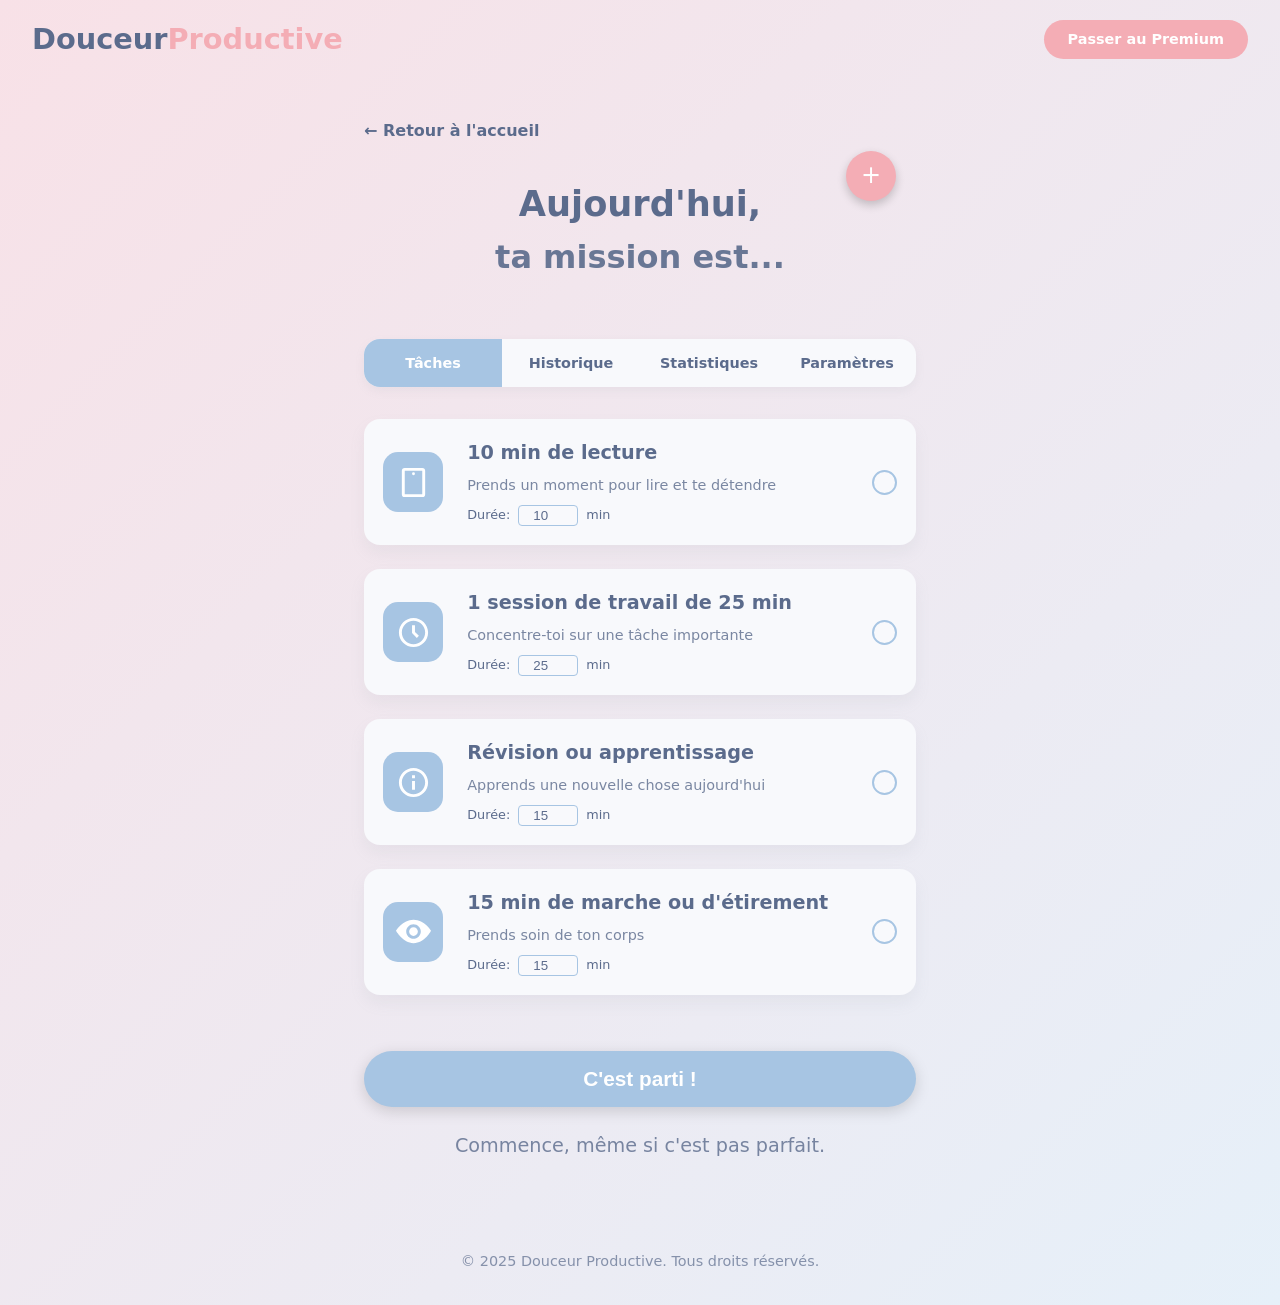
==== commit 5d4bcdf9: "Add files via upload" ====
--- a/app.html
+++ b/app.html
@@ -259,4 +259,4 @@
     
     <script src="script.js"></script>
 </body>
-</html>
+</html>
--- a/style.css
+++ b/style.css
@@ -0,0 +1,713 @@
+/* Thèmes visuels */
+.theme-default {
+    --primary-bg: linear-gradient(135deg, #f8e1e7 0%, #e6f0f9 100%);
+    --accent-color: #a7c5e3;
+    --text-color: #5b6b8c;
+    --button-color: #a7c5e3;
+    --highlight: #f4adb5;
+    --card-bg: #f8f9fc;
+    --shadow: rgba(149, 157, 165, 0.1);
+}
+
+.theme-night {
+    --primary-bg: linear-gradient(135deg, #2a2a3a 0%, #1f2933 100%);
+    --accent-color: #6366f1;
+    --text-color: #e2e8f0;
+    --button-color: #6366f1;
+    --highlight: #e879f9;
+    --card-bg: #2d3748;
+    --shadow: rgba(0, 0, 0, 0.3);
+}
+
+.theme-forest {
+    --primary-bg: linear-gradient(135deg, #1e3a25 0%, #294838 100%);
+    --accent-color: #52b788;
+    --text-color: #ecf8ee;
+    --button-color: #52b788;
+    --highlight: #ffd166;
+    --card-bg: #2d4a36;
+    --shadow: rgba(0, 0, 0, 0.2);
+}
+
+.theme-ocean {
+    --primary-bg: linear-gradient(135deg, #0e3d5a 0%, #143a6a 100%);
+    --accent-color: #48cae4;
+    --text-color: #e0f7fa;
+    --button-color: #48cae4;
+    --highlight: #ffc857;
+    --card-bg: #194c6e;
+    --shadow: rgba(0, 0, 0, 0.25);
+}
+
+/* Base styles */
+:root {
+    --font-main: 'Nunito', 'Segoe UI', system-ui, sans-serif;
+}
+
+* {
+    box-sizing: border-box;
+    margin: 0;
+    padding: 0;
+}
+
+body {
+    font-family: var(--font-main);
+    background: var(--primary-bg);
+    color: var(--text-color);
+    margin: 0;
+    padding: 0;
+    display: flex;
+    flex-direction: column;
+    min-height: 100vh;
+    line-height: 1.6;
+    transition: background 0.5s, color 0.5s;
+}
+
+header {
+    padding: 1rem 0;
+    text-align: center;
+    position: relative;
+    display: flex;
+    justify-content: space-between;
+    align-items: center;
+    padding: 1rem 2rem;
+}
+
+.logo {
+    font-size: 1.8rem;
+    font-weight: 700;
+    color: var(--text-color);
+    text-decoration: none;
+    display: inline-block;
+}
+
+.logo span {
+    color: var(--highlight);
+}
+
+.upgrade-button {
+    background: var(--highlight);
+    color: white;
+    border: none;
+    border-radius: 2rem;
+    padding: 0.5rem 1.5rem;
+    font-size: 0.9rem;
+    font-weight: 600;
+    cursor: pointer;
+    transition: transform 0.2s;
+    text-decoration: none;
+    display: inline-block;
+}
+
+.upgrade-button:hover {
+    transform: scale(1.05);
+}
+
+.container {
+    max-width: 600px;
+    width: 90%;
+    margin: 0 auto;
+    padding: 1.5rem;
+    box-sizing: border-box;
+}
+
+.app-header {
+    text-align: center;
+    margin-bottom: 2rem;
+    display: flex;
+    flex-direction: column;
+    align-items: center;
+    position: relative;
+}
+
+h1 {
+    font-size: 2.2rem;
+    margin-bottom: 0;
+}
+
+h2 {
+    font-size: 2rem;
+    margin-top: 0;
+    margin-bottom: 1.5rem;
+    opacity: 0.9;
+}
+
+.task-list {
+    display: flex;
+    flex-direction: column;
+    gap: 1.5rem;
+    margin-bottom: 2rem;
+}
+
+.task-card {
+    background: var(--card-bg);
+    border-radius: 1rem;
+    padding: 1.2rem;
+    display: flex;
+    align-items: center;
+    gap: 1.5rem;
+    box-shadow: 0 8px 15px var(--shadow);
+    transition: transform 0.2s, box-shadow 0.2s, background 0.5s;
+    cursor: pointer;
+}
+
+.task-card:hover {
+    transform: translateY(-5px);
+    box-shadow: 0 12px 20px var(--shadow);
+}
+
+.icon-container {
+    background: var(--accent-color);
+    width: 60px;
+    height: 60px;
+    border-radius: 15px;
+    display: flex;
+    align-items: center;
+    justify-content: center;
+    flex-shrink: 0;
+    transition: background 0.5s;
+}
+
+.icon {
+    width: 35px;
+    height: 35px;
+    fill: white;
+    transition: fill 0.5s;
+}
+
+.task-info {
+    flex: 1;
+}
+
+.task-title {
+    font-size: 1.2rem;
+    font-weight: 600;
+    margin: 0 0 0.3rem 0;
+}
+
+.task-desc {
+    margin: 0;
+    opacity: 0.8;
+    font-size: 0.9rem;
+}
+
+.task-duration {
+    font-size: 0.8rem;
+    margin-top: 0.5rem;
+    display: flex;
+    align-items: center;
+    gap: 0.5rem;
+}
+
+.task-duration input {
+    width: 60px;
+    border: 1px solid var(--accent-color);
+    border-radius: 4px;
+    padding: 2px 5px;
+    background: transparent;
+    color: var(--text-color);
+    text-align: center;
+}
+
+.checkbox {
+    width: 25px;
+    height: 25px;
+    border-radius: 50%;
+    border: 2px solid var(--accent-color);
+    display: inline-block;
+    cursor: pointer;
+    transition: background-color 0.2s, border 0.5s;
+    flex-shrink: 0;
+}
+
+.checkbox.checked {
+    background-color: var(--accent-color);
+    position: relative;
+}
+
+.checkbox.checked::after {
+    content: '';
+    position: absolute;
+    width: 6px;
+    height: 12px;
+    border: solid white;
+    border-width: 0 2px 2px 0;
+    transform: rotate(45deg);
+    top: 4px;
+    left: 9px;
+}
+
+.start-button {
+    background: var(--button-color);
+    color: white;
+    border: none;
+    border-radius: 2rem;
+    padding: 1rem 2.5rem;
+    font-size: 1.3rem;
+    font-weight: 600;
+    margin: 1.5rem 0;
+    cursor: pointer;
+    transition: transform 0.2s, background 0.5s;
+    width: 100%;
+    box-shadow: 0 4px 15px rgba(0, 0, 0, 0.15);
+}
+
+.start-button:hover {
+    transform: scale(1.05);
+}
+
+.motivation-text {
+    text-align: center;
+    font-size: 1.2rem;
+    margin-bottom: 2rem;
+    opacity: 0.8;
+}
+
+.timer-container {
+    background: var(--card-bg);
+    border-radius: 1rem;
+    padding: 1.5rem;
+    margin: 1.5rem 0;
+    text-align: center;
+    box-shadow: 0 8px 15px var(--shadow);
+    display: none;
+    transition: background 0.5s;
+}
+
+.timer {
+    font-size: 2.5rem;
+    margin: 1rem 0;
+}
+
+.timer-controls {
+    display: flex;
+    justify-content: center;
+    gap: 1rem;
+    flex-wrap: wrap;
+}
+
+.control-button {
+    background: var(--button-color);
+    color: white;
+    border: none;
+    border-radius: 1rem;
+    padding: 0.7rem 1.5rem;
+    font-size: 1rem;
+    font-weight: 600;
+    cursor: pointer;
+    transition: transform 0.2s, background 0.5s;
+}
+
+.control-button:hover {
+    transform: scale(1.05);
+}
+
+.progress-container {
+    width: 100%;
+    max-width: 400px;
+    margin: 0 auto;
+}
+
+.progress-bar {
+    height: 10px;
+    background: rgba(255, 255, 255, 0.2);
+    border-radius: 5px;
+    overflow: hidden;
+    margin-bottom: 1rem;
+}
+
+.progress-fill {
+    height: 100%;
+    background: var(--accent-color);
+    width: 0%;
+    transition: width 1s, background 0.5s;
+}
+
+.task-complete-message {
+    background: var(--highlight);
+    color: white;
+    padding: 1rem;
+    border-radius: 1rem;
+    text-align: center;
+    margin-top: 1rem;
+    display: none;
+    transition: background 0.5s;
+}
+
+.back-link {
+    display: inline-block;
+    color: var(--text-color);
+    text-decoration: none;
+    font-weight: 600;
+    margin-top: 1rem;
+    margin-bottom: 2rem;
+    transition: color 0.5s;
+}
+
+.back-link:hover {
+    color: var(--highlight);
+}
+
+footer {
+    text-align: center;
+    margin-top: auto;
+    padding: 2rem 0;
+    opacity: 0.7;
+    font-size: 0.9rem;
+}
+
+/* Tab navigation for additional features */
+.tab-navigation {
+    display: flex;
+    justify-content: space-between;
+    background: var(--card-bg);
+    border-radius: 1rem;
+    overflow: hidden;
+    margin-bottom: 2rem;
+    box-shadow: 0 4px 10px var(--shadow);
+    transition: background 0.5s;
+}
+
+.tab-button {
+    flex: 1;
+    background: transparent;
+    border: none;
+    padding: 1rem;
+    color: var(--text-color);
+    font-weight: 600;
+    cursor: pointer;
+    transition: background 0.3s, color 0.3s;
+    font-family: var(--font-main);
+    font-size: 0.9rem;
+}
+
+.tab-button.active {
+    background: var(--accent-color);
+    color: white;
+}
+
+.tab-content {
+    display: none;
+    margin-bottom: 2rem;
+}
+
+.tab-content.active {
+    display: block;
+}
+
+/* Premium Features */
+.premium-feature {
+    position: relative;
+    overflow: hidden;
+}
+
+.premium-overlay {
+    position: absolute;
+    top: 0;
+    left: 0;
+    width: 100%;
+    height: 100%;
+    background: rgba(0, 0, 0, 0.5);
+    display: flex;
+    flex-direction: column;
+    align-items: center;
+    justify-content: center;
+    z-index: 5;
+    border-radius: 1rem;
+}
+
+.premium-text {
+    color: white;
+    font-weight: 600;
+    margin-bottom: 1rem;
+    text-align: center;
+    padding: 0 2rem;
+}
+
+.premium-badge {
+    position: absolute;
+    top: 10px;
+    right: 10px;
+    background: var(--highlight);
+    color: white;
+    font-size: 0.8rem;
+    font-weight: 600;
+    padding: 0.3rem 0.8rem;
+    border-radius: 2rem;
+    z-index: 4;
+}
+
+.teams-badge {
+    background: #6366f1;
+}
+
+/* Settings tab */
+.settings-section {
+    background: var(--card-bg);
+    border-radius: 1rem;
+    padding: 1.5rem;
+    box-shadow: 0 8px 15px var(--shadow);
+    margin-bottom: 1.5rem;
+    transition: background 0.5s;
+}
+
+.settings-title {
+    font-weight: 600;
+    margin-bottom: 1rem;
+}
+
+.theme-selector {
+    display: flex;
+    gap: 1rem;
+    flex-wrap: wrap;
+    margin-bottom: 1.5rem;
+}
+
+.theme-option {
+    width: 40px;
+    height: 40px;
+    border-radius: 50%;
+    cursor: pointer;
+    transition: transform 0.2s;
+    border: 2px solid transparent;
+    overflow: hidden;
+}
+
+.theme-option:hover {
+    transform: scale(1.1);
+}
+
+.theme-option.active {
+    border-color: var(--highlight);
+}
+
+.theme-default-preview {
+    background: linear-gradient(135deg, #2a2a3a 0%, #1f2933 100%);
+    width: 100%;
+    height: 100%;
+}
+
+.theme-forest-preview {
+    background: linear-gradient(135deg, #1e3a25 0%, #294838 100%);
+    width: 100%;
+    height: 100%;
+}
+
+.theme-ocean-preview {
+    background: linear-gradient(135deg, #0e3d5a 0%, #143a6a 100%);
+    width: 100%;
+    height: 100%;
+}
+
+/* Modal */
+.modal {
+    display: none;
+    position: fixed;
+    top: 0;
+    left: 0;
+    width: 100%;
+    height: 100%;
+    background: rgba(0, 0, 0, 0.5);
+    z-index: 10;
+    align-items: center;
+    justify-content: center;
+}
+
+.modal-content {
+    background: var(--card-bg);
+    border-radius: 1rem;
+    padding: 2rem;
+    width: 90%;
+    max-width: 500px;
+    box-shadow: 0 10px 25px rgba(0, 0, 0, 0.2);
+    position: relative;
+    max-height: 90vh;
+    overflow-y: auto;
+}
+
+.close-modal {
+    position: absolute;
+    top: 1rem;
+    right: 1rem;
+    background: none;
+    border: none;
+    font-size: 1.5rem;
+    cursor: pointer;
+    color: var(--text-color);
+}
+
+.modal-title {
+    margin-bottom: 1.5rem;
+    text-align: center;
+}
+
+/* Add task button */
+.add-task-button {
+    background: var(--highlight);
+    color: white;
+    border: none;
+    border-radius: 50%;
+    width: 50px;
+    height: 50px;
+    font-size: 1.5rem;
+    display: flex;
+    align-items: center;
+    justify-content: center;
+    position: absolute;
+    top: -25px;
+    right: 20px;
+    cursor: pointer;
+    box-shadow: 0 4px 10px rgba(0, 0, 0, 0.2);
+    transition: transform 0.2s;
+}
+
+.add-task-button:hover {
+    transform: scale(1.1);
+}
+
+/* Plans comparison */
+.plans-section {
+    display: grid;
+    grid-template-columns: repeat(auto-fit, minmax(250px, 1fr));
+    gap: 2rem;
+    margin: 3rem 0;
+}
+
+.plan-card {
+    background: var(--card-bg);
+    border-radius: 1rem;
+    overflow: hidden;
+    box-shadow: 0 8px 20px var(--shadow);
+    transition: transform 0.3s, background 0.5s;
+}
+
+.plan-card:hover {
+    transform: translateY(-10px);
+}
+
+.plan-header {
+    padding: 1.5rem;
+    text-align: center;
+    border-bottom: 1px solid rgba(255, 255, 255, 0.1);
+}
+
+.plan-name {
+    font-size: 1.4rem;
+    font-weight: 700;
+    margin-bottom: 0.5rem;
+}
+
+.plan-price {
+    font-size: 2.2rem;
+    font-weight: 800;
+    color: var(--accent-color);
+    margin-bottom: 0.5rem;
+}
+
+.plan-billing {
+    opacity: 0.7;
+    font-size: 0.9rem;
+}
+
+.plan-features {
+    padding: 1.5rem;
+}
+
+.plan-feature-list {
+    list-style: none;
+    margin-bottom: 2rem;
+}
+
+.plan-feature-list li {
+    margin-bottom: 0.8rem;
+    display: flex;
+    align-items: center;
+    gap: 0.8rem;
+}
+
+.feature-check {
+    color: var(--accent-color);
+    font-weight: bold;
+}
+
+.plan-cta {
+    padding: 0 1.5rem 1.5rem;
+    text-align: center;
+}
+
+.current-plan {
+    background: var(--highlight);
+    color: white;
+    display: inline-block;
+    padding: 0.3rem 1rem;
+    border-radius: 2rem;
+    font-size: 0.8rem;
+    font-weight: 600;
+    margin-bottom: 1rem;
+}
+
+.upgrade-info {
+    text-align: center;
+    margin: 2rem 0;
+}
+
+.upgrade-info-title {
+    font-size: 1.5rem;
+    font-weight: 700;
+    margin-bottom: 1rem;
+}
+
+.upgrade-info-text {
+    opacity: 0.8;
+    margin-bottom: 1.5rem;
+}
+
+/* Responsive styles */
+@media (max-width: 768px) {
+    .plans-section {
+        grid-template-columns: 1fr;
+    }
+    
+    header {
+        flex-direction: column;
+        gap: 1rem;
+        padding: 1rem;
+    }
+}
+
+@media (max-width: 480px) {
+    .task-card {
+        flex-direction: column;
+        text-align: center;
+        gap: 0.8rem;
+        padding: 1.5rem 1rem;
+    }
+    
+    .icon-container {
+        margin-bottom: 0.5rem;
+    }
+    
+    .checkbox {
+        margin-top: 0.8rem;
+    }
+    
+    .timer-controls {
+        flex-direction: column;
+        gap: 0.5rem;
+    }
+    
+    .control-button {
+        width: 100%;
+    }
+    
+    .tab-button {
+        font-size: 0.8rem;
+        padding: 0.8rem 0.5rem;
+    }
+}(135deg, #f8e1e7 0%, #e6f0f9 100%);
+    width: 100%;
+    height: 100%;
+}
+
+.theme-night-preview {
+    background: linear-gradient
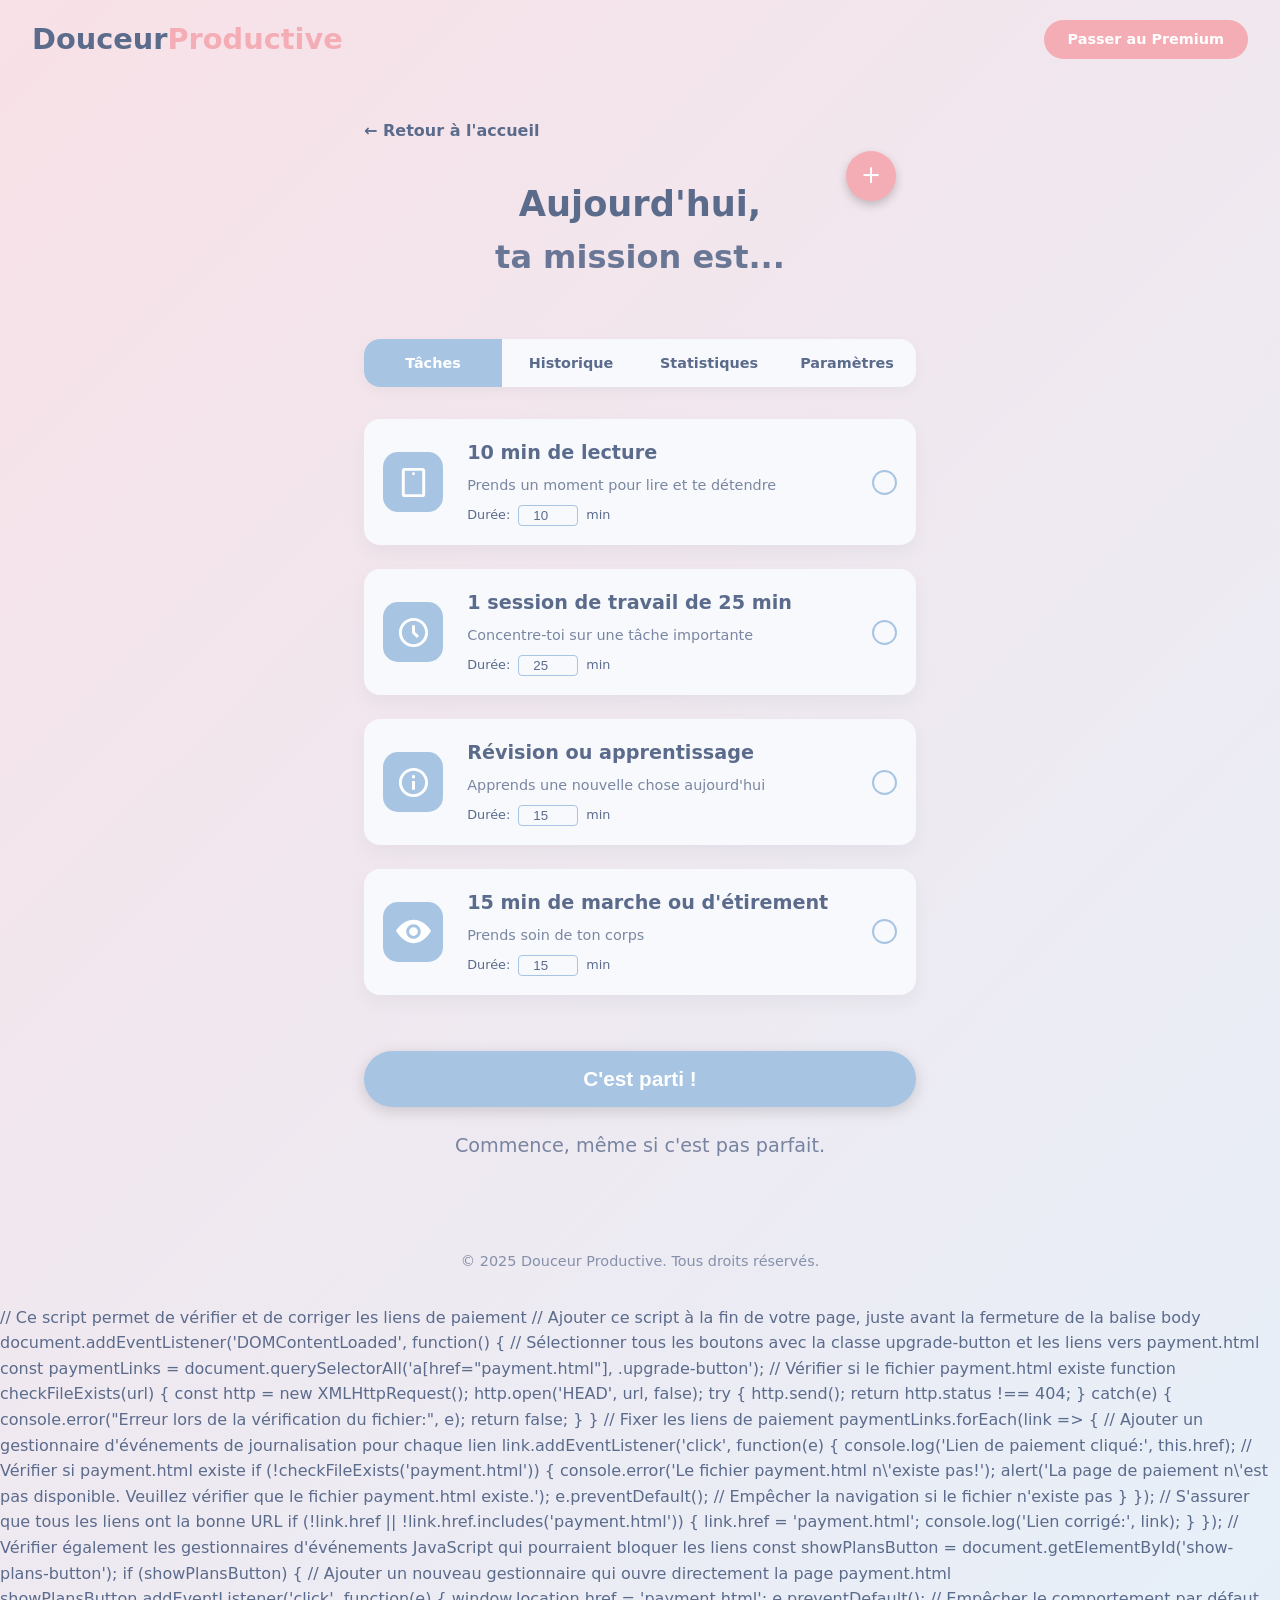
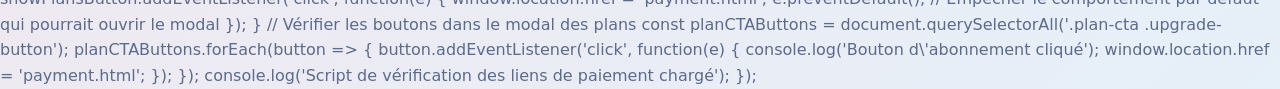
==== commit 141ea438: "Update app.html" ====
--- a/app.html
+++ b/app.html
@@ -9,7 +9,7 @@
 <body class="theme-default">
     <header>
         <a href="index.html" class="logo">Douceur<span>Productive</span></a>
-        <a href="#" class="upgrade-button" id="show-plans-button">Passer au Premium</a>
+        <a href="payment.html" class="upgrade-button" id="show-plans-button">Passer au Premium</a>
     </header>
     
     <div class="container">
@@ -123,7 +123,7 @@
         <div id="history" class="tab-content premium-feature">
             <div class="premium-overlay">
                 <p class="premium-text">Cette fonctionnalité est disponible dans la version Premium</p>
-                <a href="#" class="upgrade-button" id="upgrade-history">Découvrir Premium</a>
+                <a href="payment.html" class="upgrade-button" id="upgrade-history">Découvrir Premium</a>
             </div>
             <div class="premium-badge">Premium</div>
             <!-- Contenu de l'historique (caché derrière l'overlay) -->
@@ -132,7 +132,7 @@
         <div id="stats" class="tab-content premium-feature">
             <div class="premium-overlay">
                 <p class="premium-text">Suivez votre progression et atteignez vos objectifs avec la version Premium</p>
-                <a href="#" class="upgrade-button" id="upgrade-stats">Accéder aux statistiques</a>
+                <a href="payment.html" class="upgrade-button" id="upgrade-stats">Accéder aux statistiques</a>
             </div>
             <div class="premium-badge">Premium</div>
             <!-- Contenu des statistiques (caché derrière l'overlay) -->
@@ -161,7 +161,7 @@
             <div class="settings-section premium-feature">
                 <div class="premium-overlay">
                     <p class="premium-text">Recevez des rappels et notifications en version Premium</p>
-                    <a href="#" class="upgrade-button">Activer</a>
+                    <a href="payment.html" class="upgrade-button">Activer</a>
                 </div>
                 <div class="premium-badge">Premium</div>
                 <!-- Contenu des notifications (caché derrière l'overlay) -->
@@ -177,7 +177,7 @@
             <div class="upgrade-info">
                 <div class="upgrade-info-title">Personnalisez vos tâches</div>
                 <p class="upgrade-info-text">Créez des tâches adaptées à vos besoins, définissez vos propres activités et construisez votre routine idéale.</p>
-                <a href="#" class="upgrade-button" id="upgrade-from-modal">Passer au Premium</a>
+                <a href="payment.html" class="upgrade-button" id="upgrade-from-modal">Passer au Premium</a>
             </div>
         </div>
     </div>
@@ -224,7 +224,7 @@
                         </ul>
                     </div>
                     <div class="plan-cta">
-                        <a href="#" class="upgrade-button">S'abonner</a>
+                        <a href="payment.html" class="upgrade-button">S'abonner</a>
                     </div>
                 </div>
                 
@@ -246,7 +246,7 @@
                         </ul>
                     </div>
                     <div class="plan-cta">
-                        <a href="#" class="upgrade-button">Contacter</a>
+                        <a href="payment.html" class="upgrade-button">S'abonner</a>
                     </div>
                 </div>
             </div>
@@ -258,5 +258,67 @@
     </footer>
     
     <script src="script.js"></script>
+    // Ce script permet de vérifier et de corriger les liens de paiement
+// Ajouter ce script à la fin de votre page, juste avant la fermeture de la balise body
+
+document.addEventListener('DOMContentLoaded', function() {
+    // Sélectionner tous les boutons avec la classe upgrade-button et les liens vers payment.html
+    const paymentLinks = document.querySelectorAll('a[href="payment.html"], .upgrade-button');
+    
+    // Vérifier si le fichier payment.html existe
+    function checkFileExists(url) {
+        const http = new XMLHttpRequest();
+        http.open('HEAD', url, false);
+        try {
+            http.send();
+            return http.status !== 404;
+        } catch(e) {
+            console.error("Erreur lors de la vérification du fichier:", e);
+            return false;
+        }
+    }
+    
+    // Fixer les liens de paiement
+    paymentLinks.forEach(link => {
+        // Ajouter un gestionnaire d'événements de journalisation pour chaque lien
+        link.addEventListener('click', function(e) {
+            console.log('Lien de paiement cliqué:', this.href);
+            
+            // Vérifier si payment.html existe
+            if (!checkFileExists('payment.html')) {
+                console.error('Le fichier payment.html n\'existe pas!');
+                alert('La page de paiement n\'est pas disponible. Veuillez vérifier que le fichier payment.html existe.');
+                e.preventDefault(); // Empêcher la navigation si le fichier n'existe pas
+            }
+        });
+        
+        // S'assurer que tous les liens ont la bonne URL
+        if (!link.href || !link.href.includes('payment.html')) {
+            link.href = 'payment.html';
+            console.log('Lien corrigé:', link);
+        }
+    });
+    
+    // Vérifier également les gestionnaires d'événements JavaScript qui pourraient bloquer les liens
+    const showPlansButton = document.getElementById('show-plans-button');
+    if (showPlansButton) {
+        // Ajouter un nouveau gestionnaire qui ouvre directement la page payment.html
+        showPlansButton.addEventListener('click', function(e) {
+            window.location.href = 'payment.html';
+            e.preventDefault(); // Empêcher le comportement par défaut qui pourrait ouvrir le modal
+        });
+    }
+    
+    // Vérifier les boutons dans le modal des plans
+    const planCTAButtons = document.querySelectorAll('.plan-cta .upgrade-button');
+    planCTAButtons.forEach(button => {
+        button.addEventListener('click', function(e) {
+            console.log('Bouton d\'abonnement cliqué');
+            window.location.href = 'payment.html';
+        });
+    });
+    
+    console.log('Script de vérification des liens de paiement chargé');
+});
 </body>
-</html>+</html>
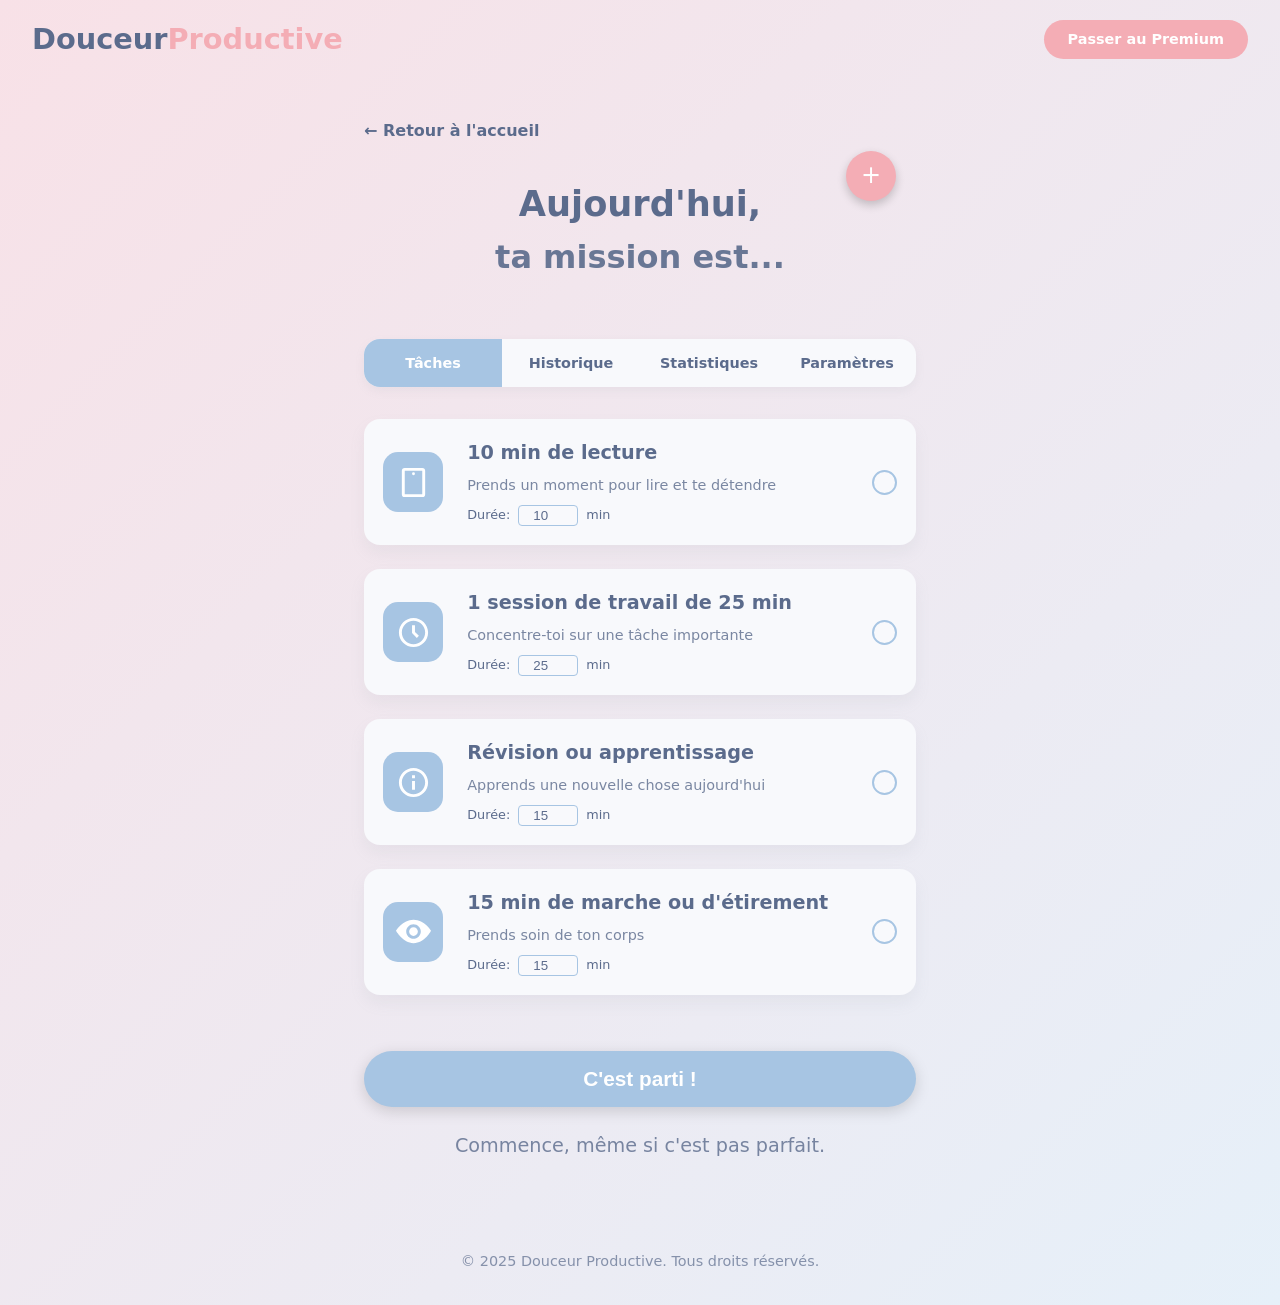
==== commit 7867fa44: "Update app.html" ====
--- a/app.html
+++ b/app.html
@@ -258,67 +258,73 @@
     </footer>
     
     <script src="script.js"></script>
+    <script>
     // Ce script permet de vérifier et de corriger les liens de paiement
-// Ajouter ce script à la fin de votre page, juste avant la fermeture de la balise body
-
-document.addEventListener('DOMContentLoaded', function() {
-    // Sélectionner tous les boutons avec la classe upgrade-button et les liens vers payment.html
-    const paymentLinks = document.querySelectorAll('a[href="payment.html"], .upgrade-button');
-    
-    // Vérifier si le fichier payment.html existe
-    function checkFileExists(url) {
-        const http = new XMLHttpRequest();
-        http.open('HEAD', url, false);
-        try {
-            http.send();
-            return http.status !== 404;
-        } catch(e) {
-            console.error("Erreur lors de la vérification du fichier:", e);
-            return false;
+    document.addEventListener('DOMContentLoaded', function() {
+        // Force la navigation directe pour tous les boutons d'abonnement et boutons premium
+        const paymentLinks = document.querySelectorAll('a[href="payment.html"], .upgrade-button');
+        
+        paymentLinks.forEach(link => {
+            // Remplacer l'événement click par défaut
+            link.addEventListener('click', function(e) {
+                e.preventDefault(); // Empêcher le comportement par défaut
+                e.stopPropagation(); // Empêcher la propagation aux autres gestionnaires
+                
+                console.log("Redirection vers payment.html");
+                
+                // Redirection forcée vers payment.html
+                window.location.href = 'payment.html';
+                
+                return false;
+            }, true); // true pour capturer l'événement avant qu'il n'atteigne d'autres gestionnaires
+        });
+        
+        // Correction spécifique pour les modals
+        // Remplacer les gestionnaires d'événements qui pourraient ouvrir des modals au lieu de naviguer
+        
+        // Cibler spécifiquement le bouton "Passer au Premium"
+        const upgradePremiumButton = document.getElementById('show-plans-button');
+        if (upgradePremiumButton) {
+            upgradePremiumButton.onclick = function(e) {
+                e.preventDefault();
+                window.location.href = 'payment.html';
+                return false;
+            };
         }
-    }
-    
-    // Fixer les liens de paiement
-    paymentLinks.forEach(link => {
-        // Ajouter un gestionnaire d'événements de journalisation pour chaque lien
-        link.addEventListener('click', function(e) {
-            console.log('Lien de paiement cliqué:', this.href);
-            
-            // Vérifier si payment.html existe
-            if (!checkFileExists('payment.html')) {
-                console.error('Le fichier payment.html n\'existe pas!');
-                alert('La page de paiement n\'est pas disponible. Veuillez vérifier que le fichier payment.html existe.');
-                e.preventDefault(); // Empêcher la navigation si le fichier n'existe pas
+        
+        // Gérer les boutons dans le modal des plans
+        const subscribeButtons = document.querySelectorAll('.plan-cta .upgrade-button, .plan-card .upgrade-button');
+        subscribeButtons.forEach(button => {
+            button.onclick = function(e) {
+                e.preventDefault();
+                window.location.href = 'payment.html';
+                return false;
+            };
+        });
+        
+        // Gérer les boutons dans l'overlay premium
+        const premiumOverlayButtons = document.querySelectorAll('.premium-overlay .upgrade-button');
+        premiumOverlayButtons.forEach(button => {
+            button.onclick = function(e) {
+                e.preventDefault();
+                window.location.href = 'payment.html';
+                return false;
+            };
+        });
+        
+        // Correction spécifique pour le bouton de fermeture du modal des plans
+        const closeModalButton = document.getElementById('close-plans-modal');
+        if (closeModalButton) {
+            const plansModal = document.getElementById('plans-modal');
+            if (plansModal) {
+                closeModalButton.onclick = function() {
+                    plansModal.style.display = 'none';
+                };
             }
-        });
-        
-        // S'assurer que tous les liens ont la bonne URL
-        if (!link.href || !link.href.includes('payment.html')) {
-            link.href = 'payment.html';
-            console.log('Lien corrigé:', link);
         }
+        
+        console.log('Script de correction des liens de paiement chargé');
     });
-    
-    // Vérifier également les gestionnaires d'événements JavaScript qui pourraient bloquer les liens
-    const showPlansButton = document.getElementById('show-plans-button');
-    if (showPlansButton) {
-        // Ajouter un nouveau gestionnaire qui ouvre directement la page payment.html
-        showPlansButton.addEventListener('click', function(e) {
-            window.location.href = 'payment.html';
-            e.preventDefault(); // Empêcher le comportement par défaut qui pourrait ouvrir le modal
-        });
-    }
-    
-    // Vérifier les boutons dans le modal des plans
-    const planCTAButtons = document.querySelectorAll('.plan-cta .upgrade-button');
-    planCTAButtons.forEach(button => {
-        button.addEventListener('click', function(e) {
-            console.log('Bouton d\'abonnement cliqué');
-            window.location.href = 'payment.html';
-        });
-    });
-    
-    console.log('Script de vérification des liens de paiement chargé');
-});
+    </script>
 </body>
 </html>
